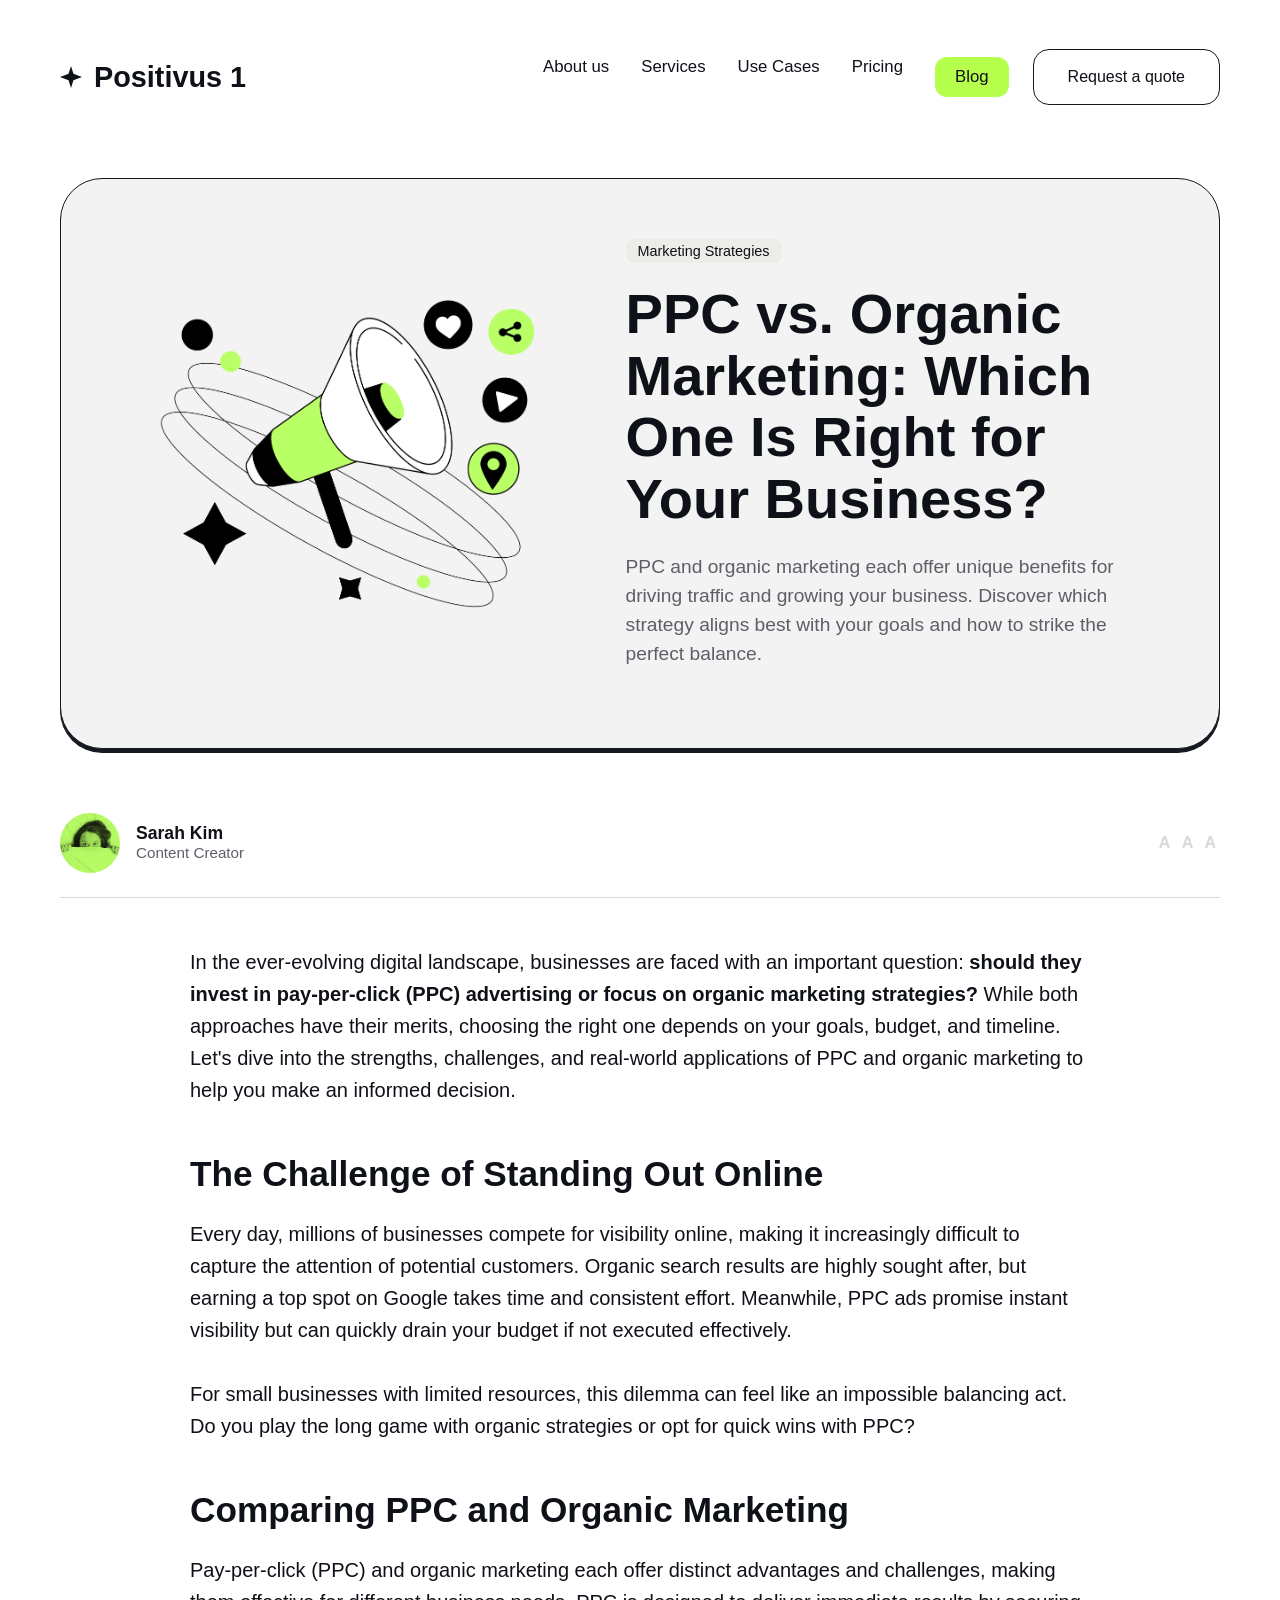
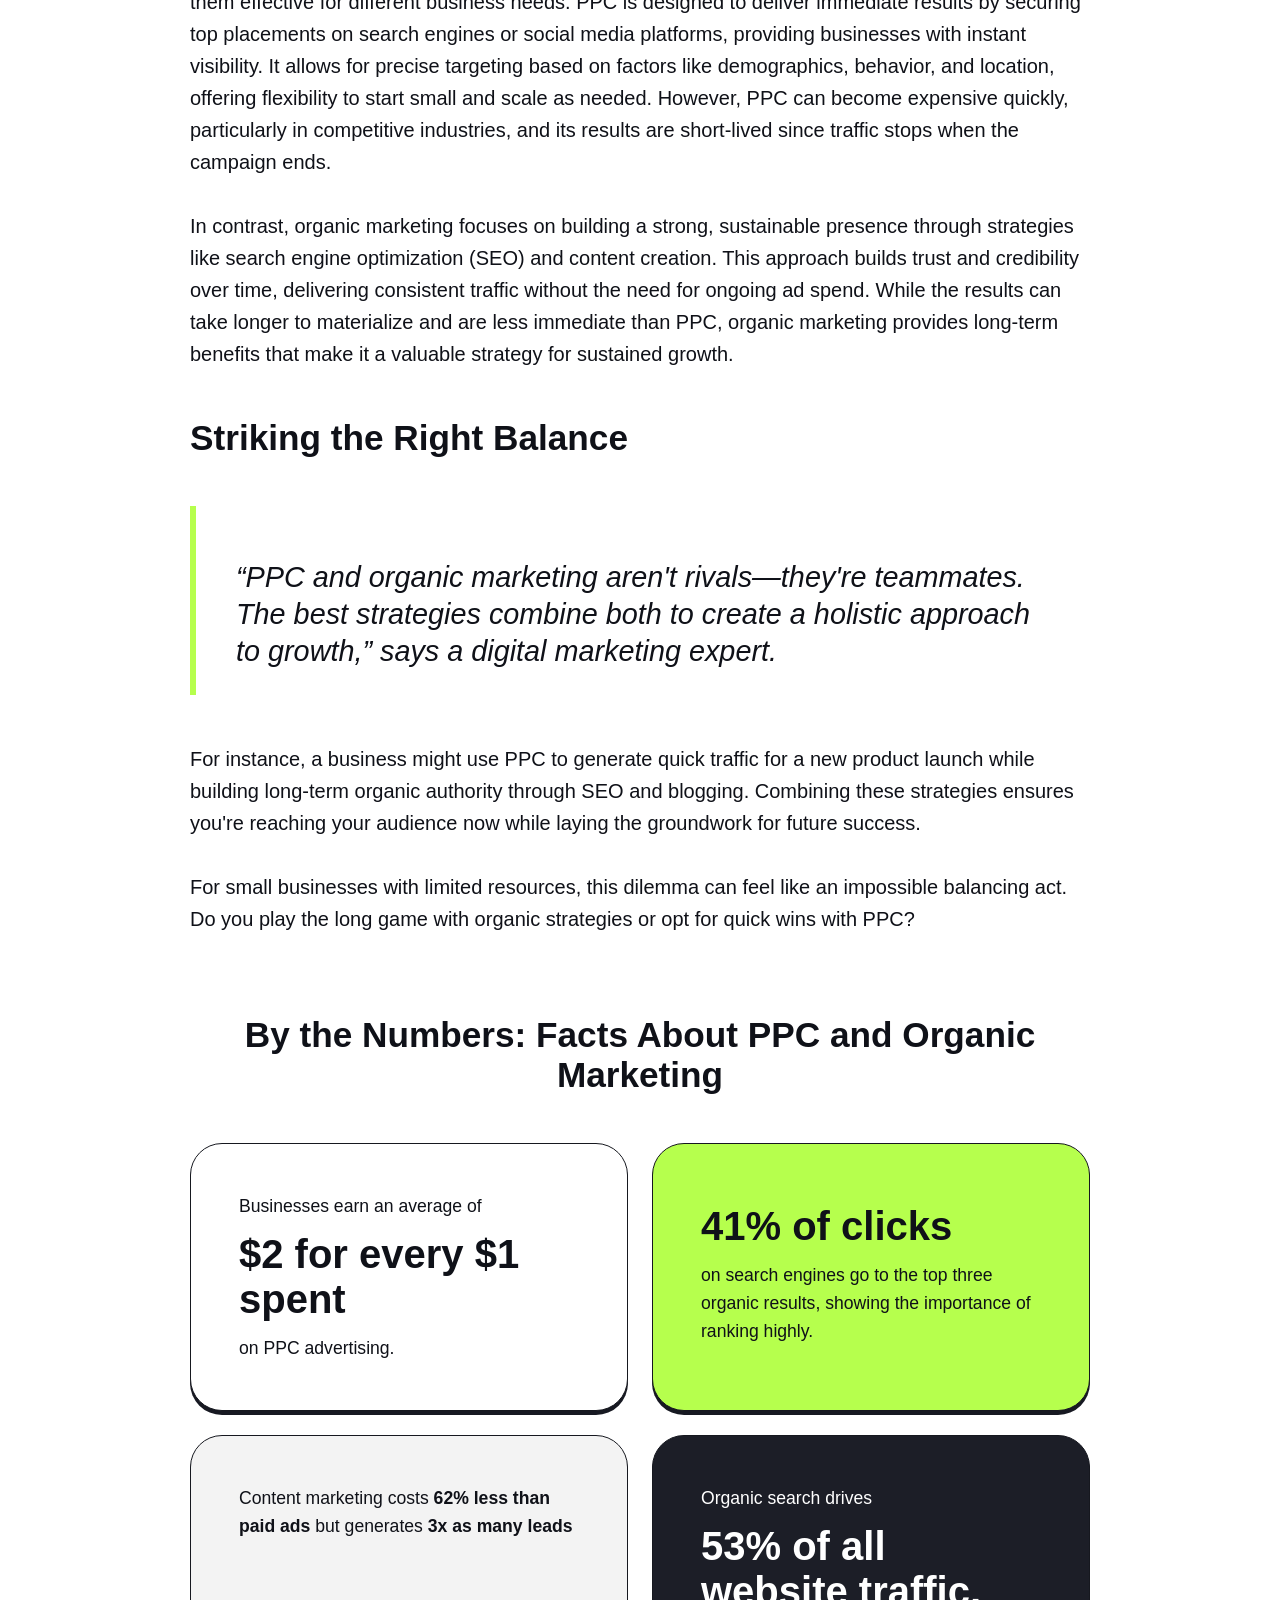
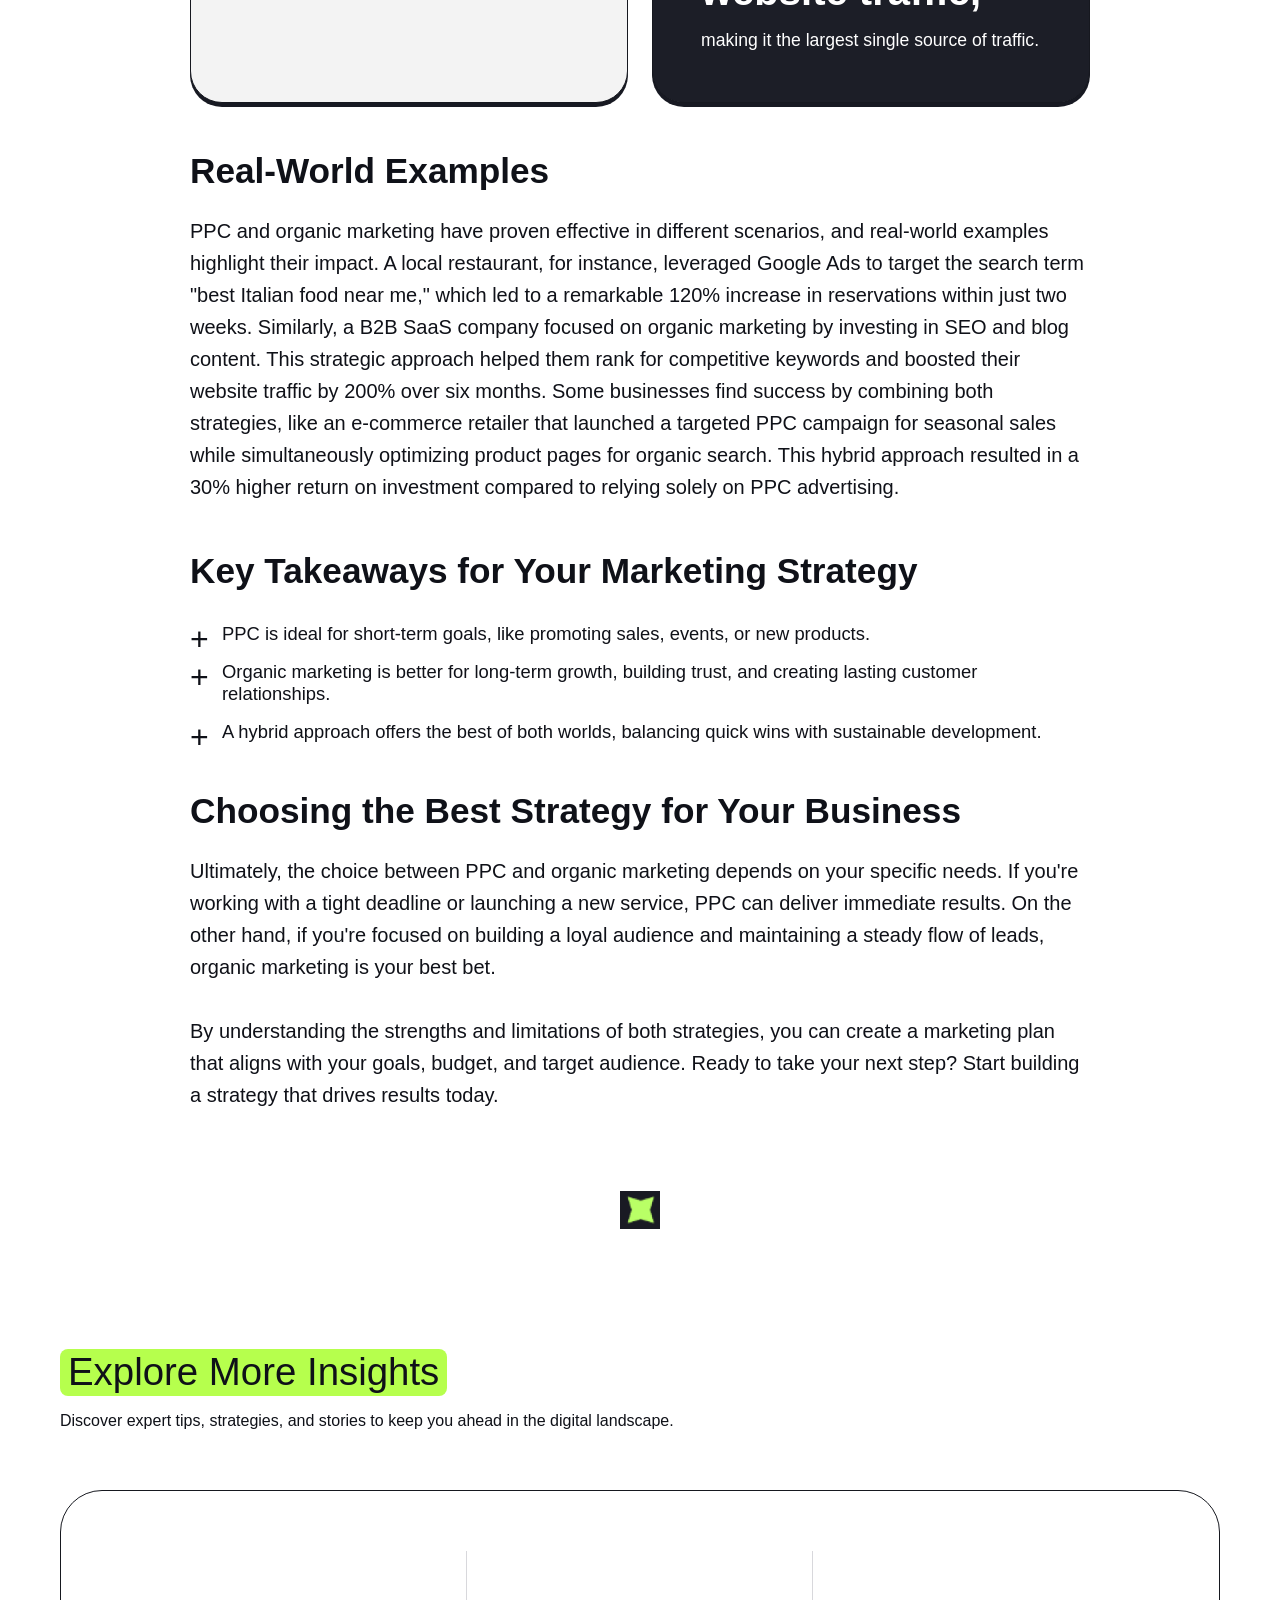
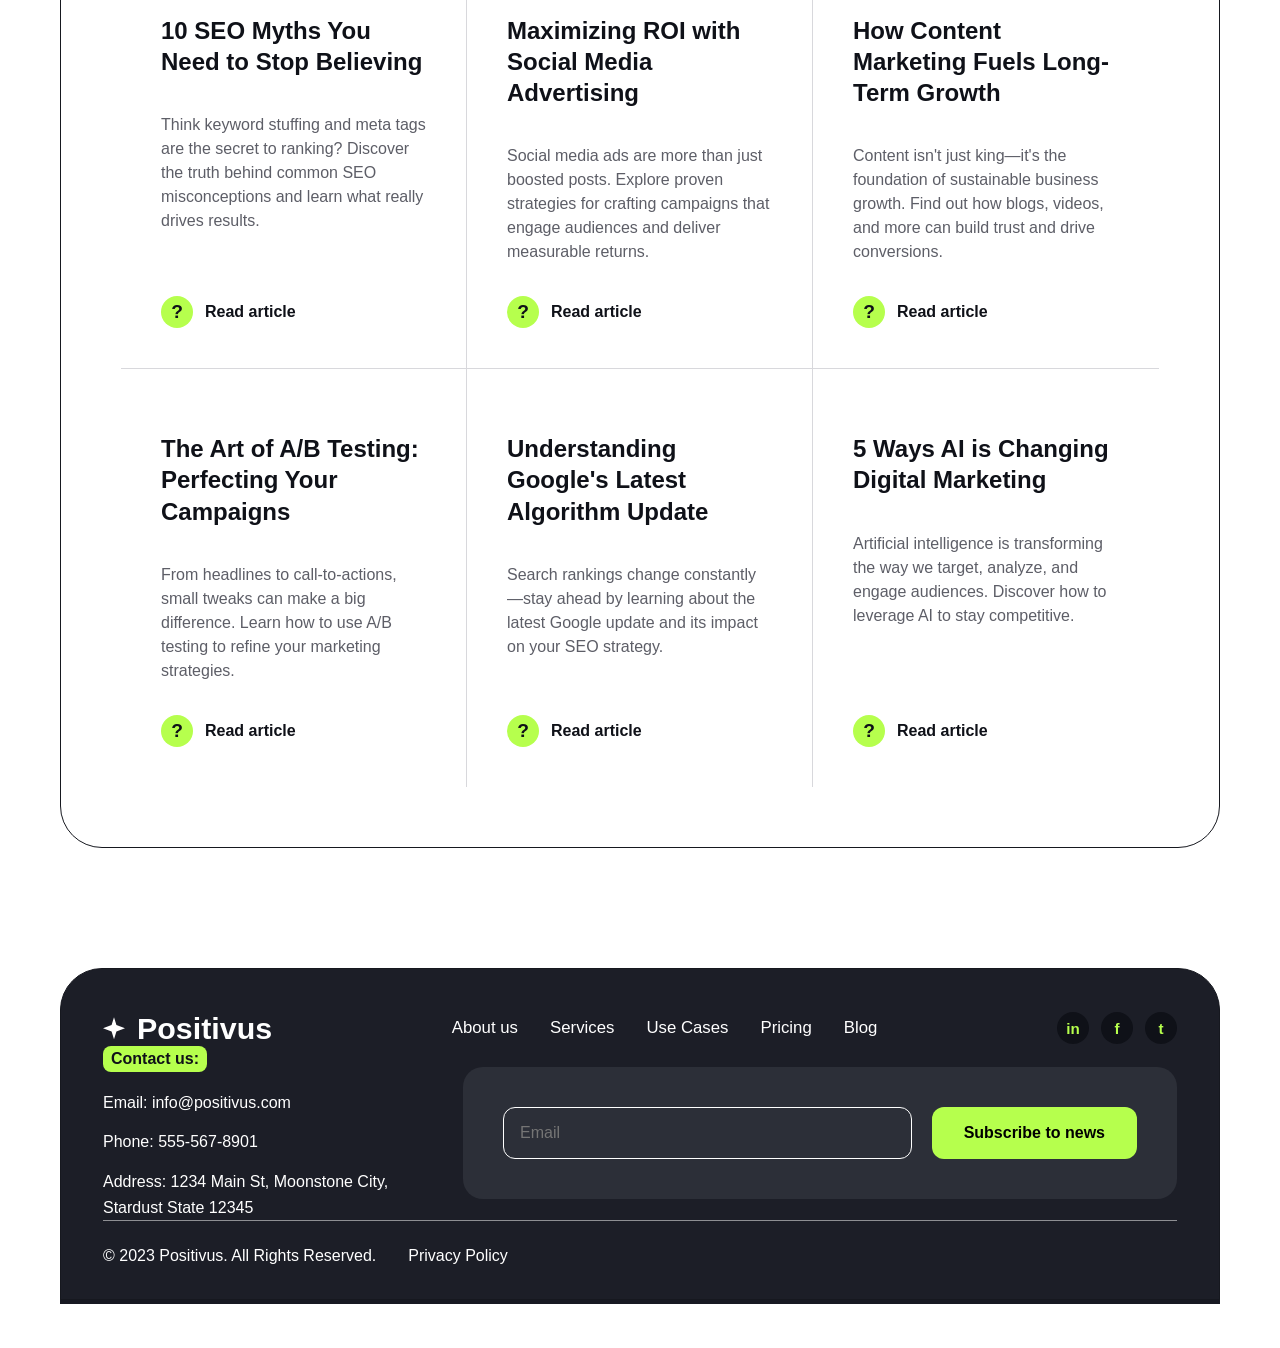
==== blog.html @ 511c786f "hello" ====
<!doctype html>
<html lang="en">
  <head>
    <meta charset="UTF-8" />
    <meta name="viewport" content="width=device-width, initial-scale=1.0" />
    <title>Blog - Positivus</title>
    <link rel="stylesheet" href="./style.css" />
  </head>
  <body>
    <div class="page-shell">
      <header class="site-header">
        <div class="header-top">
          <a class="brand" href="index.html">
            <span class="brand-star"></span>
            <span>Positivus 1</span>
          </a>
          <button
            class="menu-toggle"
            type="button"
            aria-expanded="false"
            aria-controls="site-nav"
          >
            <span></span>
            <span></span>
            <span></span>
          </button>
        </div>
        <div class="header-menu" id="site-nav">
          <nav class="site-nav">
            <a href="about-us.html">About us</a>
            <a href="services.html">Services</a>
            <a href="use-cases.html">Use Cases</a>
            <a href="pricing.html">Pricing</a>
            <a href="blog.html" class="nav-active">Blog</a>
          </nav>
          <a class="outline-button" href="index.html#contact"
            >Request a quote</a
          >
        </div>
      </header>

      <main class="blog-main">
        <article class="blog-post">
          <header class="post-header-card">
            <div class="post-header-art">
              <img
                src="./images/Illustration.png"
                alt="Marketing Illustration"
              />
              <div class="art-icons"></div>
            </div>
            <div class="post-header-content">
              <span class="category-tag">Marketing Strategies</span>
              <h1>
                PPC vs. Organic Marketing: Which One Is Right for Your Business?
              </h1>
              <p>
                PPC and organic marketing each offer unique benefits for driving
                traffic and growing your business. Discover which strategy
                aligns best with your goals and how to strike the perfect
                balance.
              </p>
            </div>
          </header>

          <div class="post-meta-strip">
            <div class="author-info">
              <img
                src="./images/sarah kim.png"
                alt="Sarah Kim"
                class="author-avatar"
              />
              <div>
                <span class="author-name">Sarah Kim</span>
                <span class="author-role">Content Creator</span>
              </div>
            </div>
            <div class="meta-controls">
              <span class="text-size-toggle">A A A</span>
            </div>
          </div>

          <div class="post-content">
            <p>
              In the ever-evolving digital landscape, businesses are faced with
              an important question:
              <strong
                >should they invest in pay-per-click (PPC) advertising or focus
                on organic marketing strategies?</strong
              >
              While both approaches have their merits, choosing the right one
              depends on your goals, budget, and timeline. Let's dive into the
              strengths, challenges, and real-world applications of PPC and
              organic marketing to help you make an informed decision.
            </p>

            <h2>The Challenge of Standing Out Online</h2>
            <p>
              Every day, millions of businesses compete for visibility online,
              making it increasingly difficult to capture the attention of
              potential customers. Organic search results are highly sought
              after, but earning a top spot on Google takes time and consistent
              effort. Meanwhile, PPC ads promise instant visibility but can
              quickly drain your budget if not executed effectively.
            </p>
            <p>
              For small businesses with limited resources, this dilemma can feel
              like an impossible balancing act. Do you play the long game with
              organic strategies or opt for quick wins with PPC?
            </p>

            <h2>Comparing PPC and Organic Marketing</h2>
            <p>
              Pay-per-click (PPC) and organic marketing each offer distinct
              advantages and challenges, making them effective for different
              business needs. PPC is designed to deliver immediate results by
              securing top placements on search engines or social media
              platforms, providing businesses with instant visibility. It allows
              for precise targeting based on factors like demographics,
              behavior, and location, offering flexibility to start small and
              scale as needed. However, PPC can become expensive quickly,
              particularly in competitive industries, and its results are
              short-lived since traffic stops when the campaign ends.
            </p>
            <p>
              In contrast, organic marketing focuses on building a strong,
              sustainable presence through strategies like search engine
              optimization (SEO) and content creation. This approach builds
              trust and credibility over time, delivering consistent traffic
              without the need for ongoing ad spend. While the results can take
              longer to materialize and are less immediate than PPC, organic
              marketing provides long-term benefits that make it a valuable
              strategy for sustained growth.
            </p>

            <h2>Striking the Right Balance</h2>
            <blockquote class="accent-quote">
              <p>
                &ldquo;PPC and organic marketing aren't rivals—they're
                teammates. The best strategies combine both to create a holistic
                approach to growth,&rdquo; says a digital marketing expert.
              </p>
            </blockquote>
            <p>
              For instance, a business might use PPC to generate quick traffic
              for a new product launch while building long-term organic
              authority through SEO and blogging. Combining these strategies
              ensures you're reaching your audience now while laying the
              groundwork for future success.
            </p>
            <p>
              For small businesses with limited resources, this dilemma can feel
              like an impossible balancing act. Do you play the long game with
              organic strategies or opt for quick wins with PPC?
            </p>

            <h2 class="centered-heading">
              By the Numbers: Facts About PPC and Organic Marketing
            </h2>

            <div class="stats-grid">
              <div class="stat-card white">
                <p>Businesses earn an average of</p>
                <h3>$2 for every $1 spent</h3>
                <p>on PPC advertising.</p>
              </div>
              <div class="stat-card accent">
                <h3>41% of clicks</h3>
                <p>
                  on search engines go to the top three organic results, showing
                  the importance of ranking highly.
                </p>
              </div>
              <div class="stat-card light">
                <p>
                  Content marketing costs
                  <strong>62% less than paid ads</strong> but generates
                  <strong>3x as many leads</strong>
                </p>
              </div>
              <div class="stat-card dark">
                <p>Organic search drives</p>
                <h3>53% of all website traffic,</h3>
                <p>making it the largest single source of traffic.</p>
              </div>
            </div>

            <h2>Real-World Examples</h2>
            <p>
              PPC and organic marketing have proven effective in different
              scenarios, and real-world examples highlight their impact. A local
              restaurant, for instance, leveraged Google Ads to target the
              search term "best Italian food near me," which led to a remarkable
              120% increase in reservations within just two weeks. Similarly, a
              B2B SaaS company focused on organic marketing by investing in SEO
              and blog content. This strategic approach helped them rank for
              competitive keywords and boosted their website traffic by 200%
              over six months. Some businesses find success by combining both
              strategies, like an e-commerce retailer that launched a targeted
              PPC campaign for seasonal sales while simultaneously optimizing
              product pages for organic search. This hybrid approach resulted in
              a 30% higher return on investment compared to relying solely on
              PPC advertising.
            </p>

            <h2>Key Takeaways for Your Marketing Strategy</h2>
            <ul class="check-list">
              <li>
                PPC is ideal for short-term goals, like promoting sales, events,
                or new products.
              </li>
              <li>
                Organic marketing is better for long-term growth, building
                trust, and creating lasting customer relationships.
              </li>
              <li>
                A hybrid approach offers the best of both worlds, balancing
                quick wins with sustainable development.
              </li>
            </ul>

            <h2>Choosing the Best Strategy for Your Business</h2>
            <p>
              Ultimately, the choice between PPC and organic marketing depends
              on your specific needs. If you're working with a tight deadline or
              launching a new service, PPC can deliver immediate results. On the
              other hand, if you're focused on building a loyal audience and
              maintaining a steady flow of leads, organic marketing is your best
              bet.
            </p>
            <p>
              By understanding the strengths and limitations of both strategies,
              you can create a marketing plan that aligns with your goals,
              budget, and target audience. Ready to take your next step? Start
              building a strategy that drives results today.
            </p>

            <div class="separator-icon">
              <img src="./images/ninja-star-icon.png" alt="" />
            </div>
        </article>

        <section class="insights-section">
          <div class="insights-header">
            <div class="tag">Explore More Insights</div>
            <p>
              Discover expert tips, strategies, and stories to keep you ahead in
              the digital landscape.
            </p>
          </div>

          <div class="insights-container">
            <div class="insights-grid">
              <article class="insight-card">
                <h3>10 SEO Myths You Need to Stop Believing</h3>
                <p>
                  Think keyword stuffing and meta tags are the secret to
                  ranking? Discover the truth behind common SEO misconceptions
                  and learn what really drives results.
                </p>
                <a href="#" class="read-article"
                  ><span class="icon-arrow"></span> Read article</a
                >
              </article>
              <article class="insight-card">
                <h3>Maximizing ROI with Social Media Advertising</h3>
                <p>
                  Social media ads are more than just boosted posts. Explore
                  proven strategies for crafting campaigns that engage audiences
                  and deliver measurable returns.
                </p>
                <a href="#" class="read-article"
                  ><span class="icon-arrow"></span> Read article</a
                >
              </article>
              <article class="insight-card">
                <h3>How Content Marketing Fuels Long-Term Growth</h3>
                <p>
                  Content isn't just king—it's the foundation of sustainable
                  business growth. Find out how blogs, videos, and more can
                  build trust and drive conversions.
                </p>
                <a href="#" class="read-article"
                  ><span class="icon-arrow"></span> Read article</a
                >
              </article>
              <article class="insight-card">
                <h3>The Art of A/B Testing: Perfecting Your Campaigns</h3>
                <p>
                  From headlines to call-to-actions, small tweaks can make a big
                  difference. Learn how to use A/B testing to refine your
                  marketing strategies.
                </p>
                <a href="#" class="read-article"
                  ><span class="icon-arrow"></span> Read article</a
                >
              </article>
              <article class="insight-card">
                <h3>Understanding Google's Latest Algorithm Update</h3>
                <p>
                  Search rankings change constantly—stay ahead by learning about
                  the latest Google update and its impact on your SEO strategy.
                </p>
                <a href="#" class="read-article"
                  ><span class="icon-arrow"></span> Read article</a
                >
              </article>
              <article class="insight-card">
                <h3>5 Ways AI is Changing Digital Marketing</h3>
                <p>
                  Artificial intelligence is transforming the way we target,
                  analyze, and engage audiences. Discover how to leverage AI to
                  stay competitive.
                </p>
                <a href="#" class="read-article"
                  ><span class="icon-arrow"></span> Read article</a
                >
              </article>
            </div>
          </div>
        </section>
      </main>

      <footer class="site-footer">
        <div class="footer-top">
          <a class="brand footer-brand" href="index.html">
            <span class="brand-star"></span>
            <span>Positivus</span>
          </a>
          <nav class="footer-nav">
            <a href="about-us.html">About us</a>
            <a href="services.html">Services</a>
            <a href="use-cases.html">Use Cases</a>
            <a href="pricing.html">Pricing</a>
            <a href="blog.html">Blog</a>
          </nav>
          <div class="footer-socials-top">
            <a href="#" class="social-pill">in</a>
            <a href="#" class="social-pill">f</a>
            <a href="#" class="social-pill">t</a>
          </div>
        </div>
        <div class="footer-main">
          <div class="contact-block">
            <div class="footer-tag">Contact us:</div>
            <p>Email: info@positivus.com</p>
            <p>Phone: 555-567-8901</p>
            <p>Address: 1234 Main St, Moonstone City, Stardust State 12345</p>
          </div>
          <form class="newsletter-large">
            <input type="email" placeholder="Email" />
            <button type="submit" class="accent-button">
              Subscribe to news
            </button>
          </form>
        </div>
        <div class="footer-bottom">
          <span>&copy; 2023 Positivus. All Rights Reserved.</span>
          <a href="#">Privacy Policy</a>
        </div>
      </footer>
    </div>
    <script src="./script.js"></script>
  </body>
</html>
---- style.css ----
:root {
  /* --bg: #f5f5f1; */
  --surface: #ffffff;
  --panel: #ecece8;
  --ink: #0f1118;
  --muted: #5d5e67;
  --accent: #b6ff4d;
  --border: #16181f;
  --shadow: 0 4px 0 #171922;
  --radius-xl: 42px;
  --radius-lg: 28px;
  --radius-md: 20px;
  --container: 1160px;
}

* {
  box-sizing: border-box;
}

html {
  scroll-behavior: smooth;
}

body {
  margin: 0;
  background: var(--bg);
  color: var(--ink);
  font-family: "Trebuchet MS", "Segoe UI", sans-serif;
  overflow-x: hidden;
}

a {
  color: inherit;
  text-decoration: none;
}

button,
input,
textarea {
  font: inherit;
}

.page-shell {
  width: min(calc(100% - 48px), var(--container));
  margin: 0 auto;
  padding: 34px 0 48px;
}

img {
  max-width: 100%;
}

.site-header,
.hero,
.promo-band,
.contact-panel,
.footer-top,
.footer-main,
.footer-bottom {
  display: flex;
  align-items: center;
}

.site-header {
  display: flex;
  justify-content: space-between;
  align-items: center;
  margin-bottom: 58px;
  padding: 15px 0;
}

.header-top,
.header-menu {
  display: flex;
  align-items: center;
  gap: 24px;
}

.header-menu {
  margin-top: 0;
}

.brand {
  display: inline-flex;
  align-items: center;
  gap: 12px;
  font-size: 1.8rem;
  font-weight: 700;
}

.brand-star {
  display: inline-block;
  background: var(--ink);
  clip-path: polygon(
    50% 0%,
    61% 35%,
    100% 50%,
    61% 65%,
    50% 100%,
    39% 65%,
    0% 50%,
    39% 35%
  );
}

.brand-star {
  width: 22px;
  height: 22px;
}

.menu-toggle {
  display: none;
  width: 48px;
  height: 48px;
  border: 1.5px solid var(--border);
  border-radius: 14px;
  background: transparent;
  padding: 0;
  cursor: pointer;
}

.menu-toggle span {
  display: block;
  width: 20px;
  height: 2px;
  margin: 5px auto;
  background: var(--ink);
  transition:
    transform 0.2s ease,
    opacity 0.2s ease;
}

.menu-toggle.is-open span:nth-child(1) {
  transform: translateY(7px) rotate(45deg);
}

.menu-toggle.is-open span:nth-child(2) {
  opacity: 0;
}

.menu-toggle.is-open span:nth-child(3) {
  transform: translateY(-7px) rotate(-45deg);
}

.site-nav,
.footer-nav {
  display: flex;
  gap: 32px;
  font-size: 1.05rem;
}

.site-nav a,
.footer-nav a {
  position: relative;
}

.site-nav a::after,
.footer-nav a::after {
  content: "";
  position: absolute;
  left: 0;
  bottom: -4px;
  width: 100%;
  height: 1px;
  background: currentColor;
  transform: scaleX(0);
  transform-origin: left;
  transition: transform 0.2s ease;
}

.site-nav a:hover::after,
.footer-nav a:hover::after {
  transform: scaleX(1);
}

.outline-button,
.primary-button,
.newsletter button {
  border-radius: 16px;
  padding: 18px 34px;
  transition:
    transform 0.2s ease,
    box-shadow 0.2s ease;
}

.outline-button {
  border: 1.5px solid var(--border);
  background: transparent;
}

.primary-button,
.newsletter button {
  background: #191b25;
  color: #fff;
  box-shadow: var(--shadow);
}

.primary-button:hover,
.outline-button:hover,
.newsletter button:hover {
  transform: translateY(-2px);
}

.hero {
  justify-content: space-between;
  gap: 48px;
  margin-bottom: 56px;
}

.hero-copy {
  flex: 1 1 48%;
}

.hero-copy h1 {
  margin: 0 0 28px;
  font-size: 67px;
  line-height: 5.3rem;
  letter-spacing: -0.07rem;
  font-weight: 105;
}

.hero-copy p,
.section-heading p,
.promo-band p,
.team-card p,
.contact-form label,
.contact-block p,
.process-card p {
  color: #23252e;
  line-height: 1.45;
}

.hero-copy p {
  max-width: 33rem;
  margin-bottom: 47px;
  font-size: 1.7rem;
}

.hero-art {
  flex: 1 1 46%;
  display: flex;
  justify-content: center;
  align-items: center;
  min-height: 480px;
}

.hero-art img {
  width: min(100%, 680px);
  height: auto;
  display: block;
}

.logo-strip {
  display: grid;
  grid-template-columns: repeat(6, 1fr);
  gap: 28px;
  align-items: center;
  margin-bottom: 88px;
  justify-items: center;
}

.logo-strip img {
  width: 160px;
  max-width: 100%;
  height: 36px;
  object-fit: contain;
  object-position: center;
  filter: grayscale(1);
  opacity: 0.72;
  display: block;
}

.logo-amazon,
.logo-hubspot {
  height: 30px;
}

.logo-dribbble,
.logo-notion,
.logo-netflix,
.logo-zoom {
  height: 36px;
}

.section-heading {
  display: flex;
  align-items: center;
  gap: 24px;
  margin: 0 0 36px;
}

.section-heading p {
  max-width: 560px;
  margin: 0;
}

.tag,
.service-card h3 span,
.footer-tag {
  display: inline-block;
  padding: 4px 8px;
  background: var(--accent);
  border-radius: 8px;
}

.tag {
  font-size: clamp(1.7rem, 3vw, 2.7rem);
  line-height: 1;
  white-space: nowrap;
}

.services-grid,
.team-grid {
  display: grid;
  gap: 28px;
}

.services-grid {
  grid-template-columns: repeat(2, minmax(0, 1fr));
  margin-bottom: 84px;
}

.service-card,
.team-card,
.process-card,
.contact-panel,
.promo-band,
.testimonial-panel,
.site-footer,
.case-strip {
  border: 1.5px solid var(--border);
  box-shadow: var(--shadow);
}

.service-card {
  min-height: 310px;
  padding: 48px;
  border-radius: 45px;
  display: grid;
  grid-template-columns: 1fr auto;
  grid-template-areas:
    "title image"
    "link  image";
  align-items: start;
  gap: 20px;
}

.service-card.light {
  background: #f3f3f3;
}

.service-card.accent {
  background: var(--accent);
}

.service-card.dark {
  background: #191a23;
  color: #fff;
}

.service-card > div {
  grid-area: title;
}

.service-card h3 {
  margin: 0;
  font-size: 2.2rem;
  line-height: 1.1;
  max-width: 12ch;
  font-weight: 500;
}

.service-card h3 span {
  display: inline-block;
  padding: 0 4px;
  border-radius: 7px;
}

.service-card.light h3 span {
  background: var(--surface);
}

.service-card.accent h3 span {
  background: #fff;
}

.service-card.dark h3 span {
  background: #fff;
  color: #000;
}

.service-card a {
  grid-area: link;
  align-self: end;
  display: inline-flex;
  flex-direction: row;
  align-items: center;
  gap: 15px;
  font-size: 1.25rem;
  font-weight: 400;
}

.service-card a .link-icon {
  order: 0;
}

.service-card.light a,
.service-card.accent a {
  color: #000;
}

.service-card.dark a {
  color: #fff;
}

.service-card .link-icon {
  width: 41px;
  height: 41px;
  border-radius: 50%;
  background: var(--ink);
  padding: 10px;
  object-fit: contain;
  flex: 0 0 41px;
}

.service-card.dark .link-icon {
  background: #fff;
}

.service-asset {
  grid-area: image;
  align-self: center;
  width: 210px;
  height: 170px;
  object-fit: contain;
  display: block;
}

.promo-band {
  justify-content: space-between;
  gap: 28px;
  margin-bottom: 96px;
  padding: 46px 44px;
  background: var(--panel);
  border-radius: 42px;
}

.promo-band h2 {
  margin: 0 0 18px;
  font-size: 2.6rem;
}

.promo-band p {
  max-width: 520px;
  margin: 0 0 26px;
}

.promo-art {
  width: 330px;
  height: 220px;
}

.promo-art img {
  width: 100%;
  height: 100%;
  object-fit: contain;
}

.case-strip {
  display: grid;
  grid-template-columns: repeat(3, 1fr);
  gap: 0;
  margin-bottom: 96px;
  padding: 30px 24px;
  background: #1c1e27;
  color: #fff;
  border-radius: 42px;
}

.case-strip p {
  color: #ffffff;
}

.case-strip article {
  padding: 20px 28px;
}

.case-strip article + article {
  border-left: 1px solid rgba(255, 255, 255, 0.4);
}

.case-strip a {
  color: var(--accent);
  font-weight: 700;
  display: inline-flex;
  align-items: center;
  gap: 10px;
}

.case-strip a::after {
  content: "\2197";
  font-size: 1.2rem;
  line-height: 1;
}

.process-heading {
  margin-bottom: 34px;
}

.accordion-list {
  display: grid;
  gap: 24px;
  margin-bottom: 96px;
}

.process-card {
  border-radius: 32px;
  background: #f0f0ed;
  overflow: hidden;
}

.process-card[open] {
  background: var(--accent);
}

.process-card summary {
  display: grid;
  grid-template-columns: auto 1fr auto;
  align-items: center;
  gap: 18px;
  padding: 28px 38px;
  cursor: pointer;
  list-style: none;
}

.process-card summary::-webkit-details-marker {
  display: none;
}

.step-index {
  font-size: clamp(2.7rem, 4vw, 4rem);
  font-weight: 700;
}

.step-title {
  font-size: clamp(1.4rem, 2vw, 2rem);
  font-weight: 600;
}

.toggle-icon {
  width: 52px;
  height: 52px;
  border: 1.5px solid var(--border);
  border-radius: 50%;
  position: relative;
}

.toggle-icon::before,
.toggle-icon::after {
  content: "";
  position: absolute;
  top: 50%;
  left: 50%;
  width: 18px;
  height: 2px;
  background: var(--ink);
  transform: translate(-50%, -50%);
}

.toggle-icon::after {
  transform: translate(-50%, -50%) rotate(90deg);
}

.process-card[open] .toggle-icon::after {
  opacity: 0;
}

.process-card p {
  margin: 0 38px 34px;
  padding-top: 22px;
  border-top: 1.5px solid rgba(15, 17, 24, 0.85);
  max-width: 90ch;
}

.team-grid {
  grid-template-columns: repeat(3, minmax(0, 1fr));
  margin-bottom: 28px;
}

.team-card {
  padding: 26px 26px 30px;
  border-radius: 28px;
  background: var(--surface);
  min-width: 0;
}

.team-top {
  display: grid;
  grid-template-columns: auto 1fr auto;
  gap: 16px;
  align-items: center;
  padding-bottom: 18px;
  border-bottom: 1px solid #1d1f28;
  margin-bottom: 18px;
}

.avatar-image {
  width: 86px;
  height: 86px;
  border-radius: 32px;
  object-fit: cover;
  display: block;
}

.team-card h3 {
  margin: 0 0 6px;
  font-size: 1.35rem;
}

.team-card p {
  margin: 0;
  font-size: 1rem;
}

.social-pill,
.footer-socials span {
  width: 32px;
  height: 32px;
  border-radius: 50%;
  display: grid;
  place-items: center;
  background: var(--ink);
  color: var(--accent);
  font-size: 0.95rem;
  font-weight: 700;
}

.team-cta {
  display: flex;
  justify-content: flex-end;
  margin-bottom: 96px;
}

.testimonial-panel {
  margin-bottom: 96px;
  padding: 84px 50px 68px;
  background: #191a23;
  color: #fff;
  border-radius: 45px;
  overflow: hidden;
  display: grid;
  grid-template-columns: 1fr 1.6fr 1fr;
  gap: 34px;
  align-items: start;
}

.testimonial-card {
  padding: 0;
  min-height: 220px;
  position: relative;
  transition: opacity 0.3s ease;
}

.testimonial-bubble {
  border: 1px solid var(--accent);
  border-radius: 40px;
  padding: 48px;
  position: relative;
  background: transparent;
}

.testimonial-card p {
  color: #ffffff;
  margin: 0;
  font-size: 1.1rem;
  line-height: 1.4;
}

.testimonial-bubble::after {
  content: "";
  position: absolute;
  left: 54px;
  bottom: -13px;
  width: 24px;
  height: 24px;
  background: #191a23;
  border-left: 1px solid var(--accent);
  border-bottom: 1px solid var(--accent);
  transform: rotate(-45deg);
}

.testimonial-card.is-side {
  opacity: 1;
}

.testimonial-card.is-side p {
  color: #898989;
}

.testimonial-card.is-active {
  opacity: 1;
}

.testimonial-card.is-active p {
  color: #ffffff;
}

.testimonial-meta {
  margin-top: 48px;
  padding-left: 72px;
  display: grid;
  gap: 4px;
  text-align: left;
}

.testimonial-meta strong {
  font-size: 1.2rem;
  font-weight: 600;
  color: #ffffff;
}

.testimonial-meta span {
  font-size: 1.1rem;
  color: #ffffff;
}

.testimonial-card.is-active .testimonial-meta strong {
  color: var(--accent);
}

.testimonial-controls {
  grid-column: 1 / -1;
  display: flex;
  justify-content: center;
  align-items: center;
  gap: 60px;
  padding-top: 40px;
}

.testimonial-controls button {
  border: none;
  background: transparent;
  color: #fff;
  font-size: 1.8rem;
  cursor: pointer;
  padding: 0;
  display: flex;
  align-items: center;
}

.dots {
  display: flex;
  gap: 18px;
  align-items: center;
}

.dot {
  width: 14px;
  height: 14px;
  background: #ffffff;
  border: none;
  padding: 0;
  cursor: pointer;
  clip-path: polygon(
    50% 0%,
    61% 35%,
    100% 50%,
    61% 65%,
    50% 100%,
    39% 65%,
    0% 50%,
    39% 35%
  );
  opacity: 1;
}

.dot.active {
  background: var(--accent);
}

.testimonial-arrow {
  transition: opacity 0.2s;
}

.testimonial-arrow:hover {
  opacity: 0.7;
  display: grid;
  place-items: center;
  border-radius: 50%;
  background: transparent;
  color: #ffffff;
}

.testimonial-arrow:hover {
  background: rgba(255, 255, 255, 0.08);
}

.testimonial-arrow:disabled {
  opacity: 0.4;
}

.contact-panel {
  justify-content: space-between;
  gap: 36px;
  margin-bottom: 88px;
  padding: 38px 38px 38px 42px;
  border-radius: 42px;
  background: var(--panel);
  overflow: hidden;
}

.contact-form {
  flex: 1 1 56%;
}

.radio-row {
  display: flex;
  gap: 30px;
  margin-bottom: 28px;
}

.radio-row label {
  display: inline-flex;
  gap: 8px;
  align-items: center;
  font-size: 1.1rem;
  cursor: pointer;
}

input[type="radio"] {
  accent-color: var(--accent);
}

.contact-form label {
  display: block;
  margin-bottom: 18px;
}

.contact-form input,
.contact-form textarea,
.newsletter input {
  width: 100%;
  margin-top: 10px;
  padding: 16px 18px;
  border-radius: 14px;
  border: 1.5px solid #171922;
  background: #fff;
}

.contact-form textarea {
  min-height: 184px;
  resize: vertical;
}

.full-width {
  width: 100%;
}

.contact-art {
  flex: 0 0 320px;
  min-height: 420px;
  margin-right: -24px;
  display: flex;
  align-items: center;
  justify-content: flex-end;
}

.contact-art img {
  width: 360px;
  max-width: none;
  height: auto;
  object-fit: contain;
  object-position: right center;
  display: block;
}

.site-footer {
  flex-direction: column;
  align-items: stretch;
  gap: 34px;
  padding: 42px 42px 34px;
  background: #1c1e27;
  color: #fff;
  border-radius: 42px 42px 0 0;
}

.footer-brand {
  font-size: 1.9rem;
}

.footer-brand .brand-star {
  background: #fff;
}

.footer-top {
  justify-content: space-between;
  gap: 20px;
}

.footer-socials {
  display: flex;
  gap: 12px;
  margin: 12px 0 0;
  justify-content: center;
}

.footer-socials span {
  background: #fff;
  color: #1c1e27;
}

.footer-main {
  justify-content: space-between;
  gap: 40px;
}

.contact-block {
  max-width: 320px;
}

.contact-block p {
  color: #ffffff;
  margin: 0 0 14px;
  line-height: 1.6;
}

.contact-block p:last-child {
  margin-bottom: 0;
}

.footer-tag {
  color: var(--ink);
  font-weight: 700;
  margin-bottom: 18px;
}

.newsletter {
  flex: 1 1 520px;
  display: flex;
  gap: 16px;
  padding: 32px;
  border-radius: 16px;
  background: rgba(255, 255, 255, 0.08);
}

.newsletter input {
  margin-top: 0;
  border-color: #fff;
  background: transparent;
  color: #fff;
}

.newsletter button {
  background: var(--accent);
  color: var(--ink);
  box-shadow: none;
  border: none;
  white-space: nowrap;
  display: inline-flex;
  align-items: center;
  justify-content: space-between;
  gap: 10px;
}

.footer-bottom {
  justify-content: flex-start;
  flex-wrap: wrap;
  gap: 32px;
  padding-top: 26px;
  border-top: 1px solid rgba(255, 255, 255, 0.5);
}

@media (max-width: 1080px) {
  .site-header,
  .hero,
  .promo-band,
  .contact-panel,
  .footer-top,
  .footer-main {
    flex-direction: column;
    align-items: stretch;
  }

  .site-nav,
  .footer-nav {
    justify-content: center;
    flex-wrap: wrap;
  }

  .site-header {
    text-align: center;
  }

  .header-top,
  .header-menu {
    flex-direction: column;
    align-items: stretch;
  }

  .outline-button {
    width: 100%;
    max-width: 320px;
    text-align: center;
  }

  .logo-strip,
  .services-grid,
  .team-grid,
  .testimonial-panel,
  .case-strip {
    grid-template-columns: 1fr;
  }

  .services-grid,
  .team-grid {
    gap: 24px;
  }

  .hero-art,
  .promo-art,
  .contact-art {
    margin: 0 auto;
  }

  .promo-band {
    text-align: left;
  }

  .case-strip {
    padding: 20px;
  }

  .case-strip article + article {
    border-left: none;
    border-top: 1px solid rgba(255, 255, 255, 0.4);
  }

  .footer-main {
    align-items: stretch;
  }

  .newsletter {
    width: 100%;
  }

  .testimonial-controls {
    padding-top: 18px;
  }
}

@media (max-width: 760px) {
  .page-shell {
    width: min(calc(100% - 24px), var(--container));
    padding-top: 22px;
  }

  .brand,
  .footer-brand {
    font-size: 1.65rem;
  }

  .site-header {
    padding: 6px 0 8px;
    margin-bottom: 38px;
    text-align: left;
  }

  .header-top {
    flex-direction: row;
    align-items: center;
    justify-content: space-between;
    gap: 12px;
  }

  .header-menu {
    display: none;
    margin-top: 14px;
    padding: 18px;
    border: 1.5px solid var(--border);
    border-radius: 24px;
    background: rgba(255, 255, 255, 0.92);
    box-shadow: var(--shadow);
  }

  .site-header.menu-open .header-menu {
    display: flex;
  }

  .brand {
    gap: 10px;
  }

  .brand-star {
    width: 18px;
    height: 18px;
    flex: 0 0 18px;
  }

  .menu-toggle {
    display: inline-block;
    flex: 0 0 48px;
    border: none;
    background: transparent;
  }

  .site-nav {
    width: 100%;
    flex-direction: column;
    align-items: flex-start;
    justify-content: flex-start;
    gap: 14px;
    font-size: 0.95rem;
    padding-bottom: 12px;
  }

  .site-nav a,
  .footer-nav a {
    white-space: nowrap;
  }

  .outline-button,
  .primary-button,
  .newsletter button {
    width: auto;
    max-width: 100%;
    padding: 16px 20px;
    text-align: center;
  }

  .outline-button {
    min-width: min(100%, 320px);
    border-radius: 18px;
  }

  .hero {
    gap: 24px;
    margin-bottom: 40px;
  }

  .hero-copy {
    display: grid;
    gap: 20px;
  }

  .hero-copy p {
    margin-bottom: 0;
    font-size: 1rem;
  }

  .hero-copy h1 {
    font-size: 2.4rem;
    line-height: 1.08;
  }

  .hero-art {
    min-height: auto;
    transform: none;
    margin: 0 auto;
  }

  .hero-art img {
    width: 100%;
    max-width: 420px;
  }

  .logo-strip {
    grid-template-columns: repeat(2, minmax(0, 1fr));
    gap: 18px 12px;
    text-align: center;
    margin-bottom: 56px;
  }

  .logo-strip img {
    width: 130px;
  }

  .logo-amazon,
  .logo-hubspot {
    height: 26px;
  }

  .logo-dribbble,
  .logo-notion,
  .logo-netflix,
  .logo-zoom {
    height: 30px;
  }

  .section-heading {
    flex-direction: column;
    align-items: flex-start;
    gap: 14px;
    margin-bottom: 26px;
  }

  .team-heading {
    align-items: center;
    text-align: center;
  }

  .testimonials-heading {
    align-items: center;
    text-align: center;
  }

  .team-heading p {
    display: grid;
    gap: 4px;
    max-width: 30ch;
    font-size: 1.02rem;
    line-height: 1.55;
    justify-items: center;
    margin-inline: auto;
    text-align: center;
    transform: translateX(-54px);
  }

  .team-heading p span {
    display: block;
    white-space: nowrap;
  }

  .testimonials-heading p {
    max-width: 26ch;
    margin-inline: auto;
    text-align: center;
    font-size: 0.8rem;
    line-height: 1.4;
  }

  .tag {
    font-size: 1.9rem;
  }

  .services-grid {
    margin-bottom: 56px;
  }

  .service-card,
  .promo-band,
  .contact-panel,
  .site-footer,
  .case-strip,
  .testimonial-panel {
    border-radius: 28px;
  }

  .primary-button.full-width {
    width: 100%;
  }

  .service-card {
    min-height: auto;
    padding: 30px;
    display: flex;
    flex-direction: column;
    align-items: flex-start;
    gap: 20px;
    position: relative;
  }

  .service-card > div:first-child {
    width: 100%;
    display: block;
  }

  .service-card h3 {
    margin-bottom: 0;
    font-size: 1.6rem;
  }

  .service-card a {
    font-size: 1.1rem;
    margin-top: 10px;
    display: flex;
    align-items: center;
    gap: 15px;
  }

  .service-card a:not(.full-width) {
    font-size: 1.1rem;
  }

  .service-asset {
    width: 150px;
    height: auto;
    align-self: flex-end;
    margin: 0;
  }

  .promo-band {
    padding: 28px 24px;
    margin-bottom: 56px;
    flex-direction: column;
    align-items: flex-start;
  }

  .promo-band h2 {
    font-size: 2rem;
  }

  .promo-band p {
    margin-bottom: 22px;
    max-width: 30ch;
  }

  .promo-art {
    display: none;
  }

  .case-strip {
    display: flex;
    gap: 18px;
    overflow-x: auto;
    scroll-snap-type: x mandatory;
    padding: 0 24px 6px 0;
    margin-bottom: 56px;
    background: transparent;
    border: none;
    box-shadow: none;
    border-radius: 0;
  }

  .case-strip article {
    flex: 0 0 82%;
    padding: 28px 24px;
    border-radius: 32px;
    background: #1c1e27;
    border: 1.5px solid var(--border);
    box-shadow: var(--shadow);
    width: auto;
    min-height: 250px;
    scroll-snap-align: start;
  }

  .case-strip article + article {
    border-top: none;
    border-left: none;
  }

  .case-strip p {
    margin-top: 0;
    margin-bottom: 28px;
    max-width: 22ch;
  }

  .case-strip::-webkit-scrollbar {
    display: none;
  }

  .step-title {
    font-size: 1.2rem;
  }

  .toggle-icon {
    width: 44px;
    height: 44px;
  }

  .team-grid {
    grid-template-columns: 1fr;
    gap: 16px;
    justify-items: center;
  }

  .team-card {
    padding: 18px 18px 20px;
    border-radius: 32px;
    width: min(100%, 330px);
  }

  .team-top {
    grid-template-columns: auto 1fr auto;
    align-items: center;
    gap: 10px;
    padding-bottom: 12px;
    margin-bottom: 12px;
  }

  .social-pill {
    grid-column: auto;
    justify-self: end;
    margin-top: 0;
  }

  .team-cta {
    justify-content: stretch;
    margin-bottom: 56px;
  }

  .team-card h3 {
    font-size: 1rem;
    margin-bottom: 2px;
  }

  .team-card p {
    font-size: 0.84rem;
    line-height: 1.45;
  }

  .avatar-image {
    width: 70px;
    height: 70px;
    border-radius: 24px;
  }

  .team-cta {
    justify-content: center;
    margin-bottom: 56px;
  }

  .team-cta .primary-button {
    width: min(100%, 330px);
    justify-content: center;
  }

  .testimonial-panel {
    width: min(100%, 272px);
    margin-inline: auto;
    padding: 20px 12px 14px;
    margin-bottom: 56px;
    border-radius: 26px;
    gap: 6px;
  }

  .testimonial-card {
    min-height: 0;
    width: min(100%, 206px);
    margin-inline: auto;
    padding: 0;
    border-radius: 0;
  }

  .testimonial-bubble {
    border-radius: 22px;
    padding: 18px 13px 34px;
  }

  .testimonial-bubble::after {
    width: 16px;
    height: 16px;
    left: 24px;
    bottom: -9px;
  }

  .testimonial-card.is-active {
    min-height: auto;
  }

  .testimonial-card p {
    font-size: 0.74rem;
    line-height: 1.7;
  }

  .testimonial-meta {
    width: min(100%, 206px);
    margin: 14px auto 0;
    padding-left: 4px;
  }

  .testimonial-meta strong {
    font-size: 0.84rem;
  }

  .testimonial-meta span {
    font-size: 0.64rem;
  }

  .testimonial-controls {
    width: 100%;
    justify-content: space-between;
    gap: 8px;
    padding: 14px 4px 0;
  }

  .process-card summary {
    padding: 22px 20px;
    gap: 12px;
  }

  .process-card p {
    margin: 0 20px 22px;
  }

  .testimonial-card.is-side {
    display: none;
  }

  .testimonial-arrow {
    width: 30px;
    height: 30px;
    font-size: 1.15rem;
  }

  .dots {
    gap: 7px;
  }

  .dot {
    width: 8px;
    height: 8px;
  }

  .contact-art {
    margin-right: 0;
    display: none;
  }

  .contact-panel {
    padding: 24px 18px;
    margin-bottom: 56px;
  }

  .radio-row {
    gap: 18px;
    flex-wrap: wrap;
  }

  .contact-form input,
  .contact-form textarea,
  .newsletter input {
    padding: 14px 16px;
  }

  .newsletter {
    flex-direction: column;
    padding: 20px;
  }

  .site-footer {
    padding: 28px 20px 24px;
    border-radius: 0;
  }

  .footer-top,
  .footer-main,
  .footer-bottom {
    gap: 18px;
  }

  .footer-top {
    text-align: center;
    gap: 14px;
  }

  .footer-brand {
    justify-content: center;
  }

  .footer-nav {
    flex-direction: column;
    align-items: center;
    justify-content: center;
    gap: 12px;
    text-align: center;
  }

  .footer-main {
    text-align: center;
    gap: 18px;
  }

  .contact-block {
    max-width: 100%;
    margin: 0 auto;
  }

  .footer-tag {
    margin-bottom: 10px;
  }

  .newsletter {
    width: 100%;
    flex: 1 1 auto;
    margin: 0 auto;
    padding: 12px 10px;
    border-radius: 10px;
    gap: 10px;
    background: #2c2f38;
  }

  .newsletter input {
    width: 100%;
    min-height: 40px;
    padding: 8px 14px;
    border-radius: 10px;
    border-width: 1px;
    border-color: rgba(255, 255, 255, 0.7);
  }

  .newsletter button {
    width: 100%;
    margin-inline: 0;
    min-height: 42px;
    padding: 10px 14px;
    justify-content: center;
    border-radius: 10px;
    box-shadow: none;
  }

  .newsletter-icon {
    display: none;
  }

  .footer-socials {
    justify-content: center;
    margin: 22px 0 8px;
  }

  .footer-bottom {
    flex-direction: column;
    align-items: center;
    text-align: center;
    gap: 10px;
    padding-top: 16px;
  }
}

.cta-card {
  display: flex;
  justify-content: space-between;
  align-items: center;
  gap: 48px;
  margin-bottom: 96px;
  padding: 60px;
  background: #f3f3f3;
  border: 1.5px solid var(--border);
  box-shadow: var(--shadow);
  border-radius: 42px;
}

.cta-content {
  flex: 1;
}

.cta-content h2 {
  margin: 0 0 24px;
  font-size: 2.2rem;
  font-weight: 600;
}

.cta-content hr {
  border: none;
  border-top: 1px solid #000;
  margin-bottom: 32px;
}

.cta-content p {
  margin-bottom: 24px;
  font-size: 1.1rem;
  line-height: 1.5;
}

.cta-content strong {
  display: block;
  margin-bottom: 32px;
  font-size: 1.1rem;
}

.cta-button {
  display: inline-block;
  padding: 18px 34px;
  background: var(--accent);
  color: #000;
  border-radius: 14px;
  font-weight: 500;
  transition: transform 0.2s ease;
}

.cta-button:hover {
  transform: translateY(-2px);
}

.cta-art {
  flex: 0 0 400px;
}

.cta-art img {
  width: 100%;
  height: auto;
}

@media (max-width: 1080px) {
  .cta-card {
    flex-direction: column;
    padding: 40px;
    text-align: left;
  }

  .cta-art {
    flex: 0 0 auto;
    width: 100%;
    max-width: 400px;
    margin: 0 auto;
  }
}

/* About Us Page Styles */

/* Hero Section */
.about-hero {
  background: #fff;
  padding: 60px 0;
  display: flex;
  align-items: center;
  gap: 80px;
  margin-bottom: 100px;
}
.about-hero-image {
  flex: 1;
  display: flex;
  justify-content: center;
}
.about-hero-image img {
  width: 100%;
  max-width: 400px;
  border-radius: 2rem;
}
.about-hero-content {
  flex: 1;
}
.about-hero-content h1 {
  font-size: 4.5rem;
  margin: 0 0 32px;
  line-height: 1.1;
  font-weight: 700;
}
.about-hero-content p {
  font-size: 1.25rem;
  line-height: 1.6;
  color: var(--ink);
  max-width: 520px;
}

/* Impact Section */
.impact-section {
  margin-bottom: 120px;
}
.impact-section .section-heading {
  display: flex;
  align-items: center;
  gap: 40px;
}
.impact-section .tag {
  background: var(--accent);
  padding: 10px 20px;
  border-radius: 12px;
  font-size: 2.5rem;
  font-weight: 600;
}
.impact-section .section-heading p {
  font-size: 1.2rem;
  max-width: 450px;
  line-height: 1.4;
}
.impact-stats-container {
  display: flex;
  margin-top: 68px;
  border-top: 1px solid #000;
  width: 73rem;
}
.impact-stats-container .stat-group {
  flex: 1;
}
.impact-stats-container .stat-group + .stat-group {
  padding-left: 40px;
  border-left: 1px solid #000;
  border-top-left-radius: 40px;
  margin-top: -1px;
}
.impact-stats-container .stat-value {
  display: block;
  font-size: 4rem;
  font-weight: 700;
}
.impact-stats-container .stat-label {
  font-size: 1.2rem;
}

/* Journey Section */
.journey-section {
  margin-bottom: 120px;
  position: relative;
}
.journey-timeline-container {
  margin-top: 80px;
  position: relative;
  padding-bottom: 40px;
  max-width: 1100px;
  margin-left: auto;
  margin-right: auto;
}
.timeline-svg {
  position: absolute;
  top: 0;
  left: 0;
  width: 100%;
  height: 100%;
  pointer-events: none;
  z-index: 0;
}
.timeline-line-mobile {
  display: none;
}
.journey-row {
  display: flex;
  align-items: center;
  margin-bottom: 100px;
  position: relative;
  z-index: 1;
}
/* Desktop Order: 
   Row 1: Card Left, Year Right
   Row 2: Year Left, Card Right
   Row 3: Card Left, Year Right
   Row 4: Year Left, Card Right
*/
.journey-row.row-1,
.journey-row.row-3 {
  flex-direction: row-reverse;
}
.journey-card {
  width: 550px;
  background: #1c1e27;
  color: #fff;
  padding: 48px;
  border-radius: 42px;
  box-shadow: 0 6px 0 #000;
  min-height: 13rem;
}
.journey-card h3 {
  display: flex;
  align-items: center;
  gap: 20px;
  margin: 0 0 15px;
  font-size: 2.2rem;
}
.journey-card .star-icon {
  width: 40px;
  height: auto;
}
.journey-card p {
  color: #d8d8dc;
  line-height: 1.6;
  margin: 0;
  font-size: 1.1rem;
}
.journey-year {
  font-size: 4.5rem;
  font-weight: 700;
  width: 250px;
  text-align: center;
  margin: 0 40px;
}

/* Core Values */
.values-section {
  margin-bottom: 120px;
}
.values-grid {
  display: grid;
  grid-template-columns: 1fr 1fr;
  gap: 32px;
  margin-top: 60px;
}
.value-card {
  border: 2px solid #000;
  border-radius: 42px;
  padding: 48px;
  box-shadow: 0 6px 0 #000;
  min-height: 300px;
  display: flex;
  flex-direction: column;
}
.value-card h3 {
  font-size: 2rem;
  margin: 0 0 24px;
  border-bottom: 1px solid #000;
  padding-bottom: 16px;
}
.value-card p {
  font-size: 1.15rem;
  line-height: 1.5;
}
.value-card.has-illustration {
  position: relative;
}
.value-card.has-illustration .value-content {
  width: 60%;
}
.value-illustration {
  position: absolute;
  bottom: 40px;
  right: 40px;
  width: 150px;
  border-radius: 20px;
}

/* Quote Section */
.quote-section {
  background: #1c1e27;
  color: #fff;
  border-radius: 42px;
  padding: 80px 100px;
  margin-bottom: 120px;
  border: 2px solid #000;
  box-shadow: 0 6px 0 #000;
}
.quote-container {
  display: flex;
  align-items: center;
  gap: 80px;
}
.quote-icon {
  flex-shrink: 0;
}
.quote-icon img {
  width: 200px;
  height: auto;
}
.quote-content h2 {
  font-size: 2.8rem;
  line-height: 1.2;
  margin: 0;
  font-weight: 600;
}

/* Awards Section */
.awards-section {
  margin-bottom: 120px;
}
.awards-grid {
  display: grid;
  grid-template-columns: repeat(4, 1fr);
  gap: 24px;
  margin-top: 60px;
}
.award-card {
  background: #f3f3f3;
  border-radius: 42px;
  padding: 40px 30px;
  border: 2px solid #000;
  box-shadow: 0 6px 0 #000;
}
.award-card img {
  height: 120px;
  margin-bottom: 24px;
  object-fit: contain;
}
.award-card h4 {
  font-size: 1.2rem;
  margin: 0 0 16px;
  line-height: 1.3;
}
.award-card p {
  font-size: 1rem;
  color: #555;
  line-height: 1.5;
}

/* Join Team Section */
.join-team-section {
  background: var(--accent);
  border-radius: 42px;
  padding: 60px 80px;
  display: flex;
  align-items: center;
  justify-content: space-between;
  margin-bottom: 100px;
  border: 2px solid #000;
  box-shadow: 0 6px 0 #000;
}
.join-team-content {
  flex: 1;
}
.join-team-content h2 {
  font-size: 3.5rem;
  margin: 0 0 24px;
}
.join-team-content p {
  font-size: 1.25rem;
  margin: 0 0 40px;
  max-width: 500px;
  line-height: 1.5;
}
.join-team-image {
  flex: 1;
  display: flex;
  justify-content: center;
}
.join-team-image img {
  width: 100%;
  max-width: 450px;
}

/* Media Queries for About Us Page */
@media (max-width: 1080px) {
  /* Hero Section Mobile */
  .about-hero {
    flex-direction: column;
    gap: 32px;
    padding: 40px 0;
    margin-bottom: 60px;
    text-align: left;
  }
  .about-hero-image {
    order: 2;
    width: 100%;
  }
  .about-hero-image img {
    max-width: 100%;
  }
  .about-hero-content {
    order: 1;
    display: flex;
    flex-direction: column;
  }
  .about-hero-content h1 {
    font-size: 2.8rem;
    margin-bottom: 24px;
    order: 1;
  }
  .about-hero-content p {
    font-size: 1.1rem;
    order: 3;
    margin-top: 24px;
    max-width: 100%;
  }

  /* Impact Section Mobile */
  .impact-section .section-heading {
    flex-direction: column;
    align-items: flex-start;
    text-align: left;
    gap: 24px;
  }
  .impact-section .tag {
    font-size: 2.2rem;
    padding: 10px 15px;
  }
  .impact-stats-container {
    display: grid;
    grid-template-columns: 1fr 1fr;
    gap: 1rem;
    border: none;
    border-radius: 0;
    margin-top: 3px;
    background-color: transparent;
    overflow: visible;
    column-gap: 0rem;
    row-gap: 4rem;
  }
  .impact-stats-container .stat-group {
    padding: 24px 10px;
    border: 1px solid #000;
    border-bottom: none;
    border-radius: 28px 28px 0 0;
    text-align: center;
    margin: 0;
    display: flex;
    flex-direction: column;
    justify-content: center;
    align-items: center;
    width: 17rem;
    height: 2rem;
  }
  .impact-stats-container .stat-group:last-child {
    grid-column: 1 / span 2;
    width: 100%;
    max-width: 260px;
    margin: 0 auto;
    border-bottom: none;
  }
  .impact-stats-container .stat-group:last-child .stat-label {
    display: block;
  }
  .impact-stats-container .stat-value {
    font-size: 3rem;
    font-weight: 700;
    margin-bottom: -2rem;
    line-height: 1;
    letter-spacing: -1px;
    padding: 3rem;
  }
  .impact-stats-container .stat-label {
    font-size: 1rem;
    line-height: 1.1;
    color: #333;
    margin-top: 2rem;
    font-weight: 400;
    height: 2rem;
  }
  .impact-stats-container .stat-group:last-child .stat-value {
    font-size: 2.5rem;
    margin-bottom: 1rem;
  }
  .impact-stats-container .stat-group:last-child .stat-label {
    font-size: 1rem;
    margin-top: -1.2rem;
  }

  /* Journey Section Mobile */
  .journey-timeline-container {
    margin-top: 40px;
    padding-left: 0;
  }
  .timeline-line-mobile {
    display: block;
    position: absolute;
    left: 20px;
    top: 0;
    bottom: 0;
    width: 2px;
    background: var(--accent);
    z-index: 0;
  }
  .journey-row {
    flex-direction: column !important;
    align-items: flex-start;
    margin-bottom: 48px;
    padding-left: 50px;
  }
  .journey-year {
    font-size: 2.2rem;
    width: auto;
    margin: 0 0 16px 0;
    text-align: left;
    position: relative;
  }
  .journey-year::before {
    content: "";
    position: absolute;
    left: -42px;
    top: 50%;
    transform: translateY(-50%);
    width: 24px;
    height: 24px;
    background: var(--accent);
    clip-path: polygon(
      50% 0%,
      61% 35%,
      100% 50%,
      61% 65%,
      50% 100%,
      39% 65%,
      0% 50%,
      39% 35%
    );
    z-index: 2;
  }
  .journey-card {
    width: 100%;
    padding: 24px;
    border-radius: 32px;
    min-height: auto;
  }
  .journey-card h3 {
    font-size: 1.5rem;
  }

  /* Core Values Mobile */
  .values-grid {
    grid-template-columns: 1fr;
    gap: 24px;
  }
  .value-card {
    padding: 32px;
    border-radius: 32px;
    min-height: auto;
  }
  .value-card h3 {
    font-size: 1.8rem;
  }
  .value-card.has-illustration .value-content {
    width: 100%;
    margin-bottom: 24px;
  }
  .value-illustration {
    position: static;
    display: block;
    margin: 0 auto;
    width: 140px;
  }

  /* Quote Section Mobile */
  .quote-section {
    padding: 60px 32px;
    border-radius: 32px;
  }
  .quote-container {
    flex-direction: column;
    gap: 40px;
    text-align: left;
  }
  .quote-icon img {
    width: 120px;
  }
  .quote-content h2 {
    font-size: 1.8rem;
  }

  /* Awards Section Mobile */
  .awards-grid {
    grid-template-columns: 1fr;
    gap: 20px;
  }
  .award-card {
    padding: 30px 24px;
    border-radius: 32px;
  }

  /* Join Team Section Mobile */
  .join-team-section {
    flex-direction: column;
    padding: 40px 24px;
    text-align: center;
    border-radius: 32px;
  }
  .join-team-content h2 {
    font-size: 2.8rem;
  }
  .join-team-content p {
    margin-bottom: 32px;
  }
  .join-team-image {
    margin-top: 40px;
  }
}

.impact-stats {
  margin-top: 48px;
  display: flex;
  justify-content: space-between;
  position: relative;
}

.impact-stats::before {
  content: "";
  position: absolute;
  top: 0;
  left: 0;
  right: 0;
  height: 1.5px;
  background: var(--ink);
}

.stat-item {
  flex: 1;
  position: relative;
  padding-left: 24px;
}

.stat-item:not(:first-child)::before {
  content: "";
  position: absolute;
  top: -48px;
  left: 0;
  width: 1.5px;
  height: 48px;
  background: var(--ink);
}

.stat-item:not(:first-child)::after {
  content: "";
  position: absolute;
  top: -48px;
  left: 0;
  width: 24px;
  height: 24px;
  border-top: 1.5px solid var(--ink);
  border-left: 1.5px solid var(--ink);
  border-top-left-radius: 24px;
}

/* Redefining the stat-item divider logic for the specific 'tab' look */
.impact-stats {
  display: flex;
  justify-content: space-between;
  margin-top: 64px;
}

.stat-group {
  flex: 1;
  position: relative;
  padding: 24px 32px;
}

.stat-group + .stat-group {
  height: 3rem;
  border-left: 1.5px solid var(--ink);
  border-top-left-radius: 32px;
  margin-left: -1.5px; /* Overlap borders */
  gap: -2rem;
}

.stat-value {
  display: block;
  font-size: 3.2rem;
  font-weight: 700rem;
  margin-bottom: 12px;
  line-height: 1;
  height: 3rem;
}

.stat-label {
  font-size: 1.5rem;
  color: var(--ink);
  display: block;
}

.nav-active {
  background: var(--accent);
  border-radius: 12px;
  padding: 10px 20px;
}

@media (max-width: 1080px) {
  .about-hero {
    flex-direction: column-reverse;
    padding: 42px;
    text-align: center;
  }

  .about-hero-copy h1 {
    font-size: 2.8rem;
  }

  .impact-stats {
    flex-direction: column;
    gap: 48px;
    border-top: none;
  }

  .stat-group + .stat-group::before,
  .stat-group + .stat-group::after {
    display: none;
  }

  .stat-group {
    padding: 0;
    border-top: 1.5px solid var(--ink);
    padding-top: 24px;
  }
}

@media (max-width: 760px) {
  .about-hero {
    padding: 24px;
    border-radius: var(--radius-lg);
  }

  .about-hero-copy h1 {
    font-size: 2.2rem;
  }

  .stat-value {
    font-size: 2.4rem;
  }
}

/* Services Page Specific Styles */

.services-hero-box {
  background: #f3f3f3;
  border-radius: 45px;
  padding: 60px 80px;
  margin-bottom: 40px;
}

.services-hero-content {
  display: flex;
  align-items: center;
  justify-content: space-between;
  gap: 40px;
}

.services-hero-text {
  flex: 1;
}

.services-hero-text h1 {
  font-size: clamp(2.5rem, 5vw, 3.8rem);
  line-height: 1.1;
  margin: 0 0 24px;
}

.services-hero-text p {
  font-size: 1.2rem;
  line-height: 1.5;
  max-width: 500px;
}

.services-hero-image {
  flex: 1;
  display: flex;
  justify-content: flex-end;
}

.services-hero-image img {
  max-width: 100%;
  height: auto;
}

.back-navigation {
  margin-bottom: 40px;
}

.back-link {
  display: inline-flex;
  align-items: center;
  gap: 12px;
  font-weight: 500;
  font-size: 1.1rem;
}

.back-icon {
  width: 52px;
  height: 52px;
}

.service-highlight-card {
  background: #191a23;
  color: #fff;
  border-radius: 45px;
  padding: 60px;
  margin-bottom: 80px;
  display: flex;
  flex-wrap: wrap;
  align-items: flex-start;
  gap: 40px;
}

.shuriken-header-icon {
  width: 36px;
  height: 64px;
  object-fit: contain;
}

.service-highlight-card .tag {
  background: var(--accent);
  color: #000;
  font-size: 1.8rem;
  padding: 8px 16px;
  border-radius: 12px;
  line-height: 1.1;
  font-weight: 500;
}

.highlight-body {
  flex: 1;
  min-width: 300px;
}

.highlight-body p {
  font-size: 1.15rem;
  line-height: 1.5;
  color: #fff !important;
  margin: 0;
}

.boost-button {
  background: #fff;
  color: #000;
  border: none;
  padding: 22px 64px;
  border-radius: 20px;
  font-size: 1.3rem;
  font-weight: 500;
  cursor: pointer;
  margin: 20px auto 0;
  width: min(100%, 580px);
  transition: transform 0.2s ease;
}

.boost-button:hover {
  transform: translateY(-2px);
}

.process-section {
  margin-bottom: 100px;
}

.process-header {
  display: flex;
  align-items: center;
  gap: 40px;
  margin-bottom: 60px;
}

.process-header .tag {
  font-size: 2.2rem;
  flex-shrink: 0;
}

.process-header p {
  max-width: 500px;
}

.process-steps-grid {
  display: grid;
  grid-template-columns: 1fr;
  gap: 24px;
}

.process-step-card {
  background: #f3f3f3;
  border: 1.5px solid var(--border);
  box-shadow: var(--shadow);
  border-radius: 45px;
  padding: 40px 60px;
  display: flex;
  align-items: center;
  gap: 40px;
}

.step-icon-container {
  position: relative;
  display: flex;
  align-items: center;
  justify-content: center;
  flex-shrink: 0;
}

.step-shuriken {
  width: 100px;
  height: 100px;
  background-color: #191a23;
  clip-path: polygon(
    50% 0%,
    61% 35%,
    100% 50%,
    61% 65%,
    50% 100%,
    39% 65%,
    0% 50%,
    39% 35%
  );
  display: flex;
  align-items: center;
  justify-content: center;
}

.step-number {
  color: #fff;
  font-size: 2.2rem;
  font-weight: 700;
  position: relative;
  z-index: 2;
}

.step-content h3 {
  margin: 0 0 12px;
  font-size: 1.8rem;
}

.step-content p {
  margin: 0;
  font-size: 1.1rem;
  line-height: 1.5;
}

.use-cases-section {
  margin-bottom: 100px;
}

.use-cases-header {
  display: flex;
  align-items: center;
  gap: 40px;
  margin-bottom: 60px;
}

.use-cases-header .tag {
  font-size: 2.5rem;
}

.use-cases-header p {
  max-width: 500px;
}

.use-cases-card-container {
  background: #191a23;
  color: #fff;
  border-radius: 45px;
  padding: 60px 40px;
  display: grid;
  grid-template-columns: repeat(3, 1fr);
  gap: 0;
}

.use-case-column {
  padding: 20px 40px;
}

.use-case-column + .use-case-column {
  border-left: 1px solid rgba(255, 255, 255, 0.4);
}

.use-case-column h4 {
  font-size: 1.4rem;
  margin: 0 0 20px;
}

.use-case-column p {
  font-size: 1rem;
  line-height: 1.6;
  margin-bottom: 24px;
  color: #fff !important;
}

.learn-more-link {
  color: var(--accent);
  font-weight: 600;
  display: inline-flex;
  align-items: center;
  gap: 10px;
}

.featured-label-container {
  display: flex;
  align-items: center;
  gap: 12px;
  margin-bottom: 24px;
}

.featured-text {
  color: var(--accent);
  font-weight: 700;
  font-size: 1.2rem;
  letter-spacing: 0.05em;
}

@media (max-width: 1080px) {
  .services-hero-box {
    padding: 0px 24px;
    border-radius: 0;
    margin-bottom: 40px;
    background: #fff;
  }
  .services-hero-content {
    flex-direction: column;
    text-align: left;
    gap: 32px;
    display: flex;
  }
  .services-hero-text {
    display: contents;
  }
  .services-hero-text h1 {
    order: 1;
    font-size: 2.8rem;
    margin-bottom: 0;
  }
  .services-hero-image {
    order: 2;
    width: 100%;
    justify-content: flex-start;
    margin: 0;
  }
  .services-hero-image img {
    max-width: 100%;
    width: 100%;
  }
  .services-hero-text p {
    order: 3;
    font-size: 1.1rem;
    max-width: 100%;
    margin: 0;
  }

  .back-navigation {
    margin-bottom: 40px;
  }

  .service-highlight-card {
    padding: 40px 24px;
    flex-direction: column;
    align-items: flex-start;
    gap: 16px;
    margin-bottom: 60px;
  }

  .highlight-tag {
    font-size: 1.8rem !important;
  }

  .highlight-body p {
    font-size: 1rem;
    max-width: 100%;
  }

  .boost-button {
    width: 100%;
    margin-top: 10px;
  }

  .process-header .tag,
  .use-cases-header .tag {
    font-size: 1.8rem;
    padding: 2px 16px;
    border-radius: 8px;
    margin-bottom: 0;
  }

  .process-header,
  .use-cases-header {
    flex-direction: column !important;
    align-items: center !important;
    text-align: center !important;
    gap: 16px !important;
    margin-bottom: 40px;
  }

  .process-header .tag,
  .use-cases-header .tag {
    font-size: 1.8rem;
    padding: 2px 16px;
    border-radius: 8px;
    margin-bottom: 0;
  }

  .use-cases-header p {
    max-width: 320px;
    font-size: 1.1rem;
    line-height: 1.3;
    margin: 16px auto 0 !important;
    text-align: center;
  }

  .use-cases-card-container {
    display: grid;
    grid-template-columns: 1fr;
    padding: 42px 32px;
    background: #191a23;
    border-radius: 40px;
    margin: 40px 20px 0;
    gap: 40px;
  }

  .use-case-column {
    padding: 0;
  }

  .use-case-column + .use-case-column {
    border-left: none;
    border-top: 1px solid rgba(255, 255, 255, 0.4);
    padding-top: 40px;
  }

  .use-case-column .learn-more-link {
    font-size: 1.4rem;
    color: var(--accent);
    display: inline-flex;
    align-items: center;
    gap: 12px;
    text-decoration: none;
    font-weight: 400;
  }

  .use-case-column .learn-more-link img {
    width: 32px;
    height: 32px;
  }
  .cta-card {
    padding: 40px 24px;
    flex-direction: column;
    text-align: left;
    border-radius: 32px;
  }

  .cta-content h2 {
    font-size: 1.8rem;
  }

  .cta-art {
    margin-top: 40px;
    width: 100%;
    max-width: 300px;
  }

  .site-footer {
    padding: 40px 24px;
    text-align: center;
  }

  .footer-top {
    flex-direction: column;
    gap: 32px;
  }

  .footer-nav {
    flex-direction: column;
    gap: 16px;
  }

  .footer-main {
    flex-direction: column;
    gap: 40px;
  }

  .services-grid .service-card {
    display: flex;
    flex-direction: column;
    align-items: flex-start;
    padding: 40px 32px;
    gap: 32px;
    min-height: auto;
  }

  .services-grid .service-card h3 {
    margin-bottom: 0;
    font-size: 1.8rem;
    order: 1;
  }

  .services-grid .service-card .service-asset {
    width: 100%;
    height: 160px;
    margin: 0 auto;
    order: 2;
  }

  .services-grid .service-card a {
    font-size: 1.25rem !important;
    display: flex !important;
    align-items: center;
    width: 100%;
    order: 3;
    margin-top: auto;
  }

  .site-footer .footer-tag {
    background: var(--accent);
    color: #000;
    padding: 0px 10px;
    border-radius: 10px;
    display: inline-block;
    margin-bottom: 24px;
    font-size: 1.1rem;
  }

  .newsletter {
    background: #2c2f38;
    border-radius: 14px;
    padding: 24px;
  }

  .newsletter input {
    border-radius: 12px;
    border: 1px solid #fff;
    padding: 18px;
    margin-bottom: 20px;
  }

  .newsletter button {
    background: var(--accent);
    color: #000;
    border-radius: 12px;
    padding: 18px;
    font-weight: 600;
  }
}

/* Use Cases Page */
.use-cases-page {
  max-width: 1440px;
}

.use-cases-page .site-header {
  margin-bottom: 56px;
}

.use-cases-page .header-menu {
  margin-top: 0;
}

.use-cases-page .site-nav {
  align-items: center;
}

.use-cases-page .nav-active {
  background: var(--accent);
  border-radius: 12px;
  padding: 10px 18px;
}

.cases-main {
  display: grid;
  gap: 72px;
}

.cases-hero-panel {
  background: #f1f1ef;
  border-radius: 42px;
  padding: 56px 64px;
  display: grid;
  grid-template-columns: minmax(340px, 1.05fr) minmax(320px, 0.95fr);
  align-items: center;
  gap: 56px;
}

.cases-hero-art img {
  width: 100%;
  display: block;
}

.cases-hero-copy h1 {
  margin: 0 0 39px;
  font-size: 3rem;
  line-height: 1.08;
  font-weight: 500;
}

.cases-hero-copy p {
  margin: 0;
  max-width: 30rem;
  font-size: 1.15rem;
  line-height: 1.55;
  color: #2b2d35;
}

.cases-featured-story {
  background: #191a23;
  color: #fff;
  border-radius: 42px;
  padding: 54px 58px;
  display: grid;
  grid-template-columns: minmax(320px, 1.1fr) minmax(320px, 0.9fr);
  gap: 48px;
}

.cases-featured-copy {
  display: flex;
  flex-direction: column;
  align-items: flex-start;
}

.cases-featured-copy .tag {
  font-size: 1.9rem;
  margin-bottom: 34px;
}

.cases-featured-copy h2 {
  margin: 0 0 28px;
  font-size: clamp(2.4rem, 4vw, 3.8rem);
  line-height: 1.14;
  font-weight: 500;
  max-width: 11ch;
}

.cases-featured-copy p {
  margin: 0 0 48px;
  max-width: 33rem;
  color: #f4f4f4;
  font-size: 1.15rem;
  line-height: 1.55;
}

.cases-link-mobile {
  display: none;
}

.cases-featured-stats {
  display: grid;
  grid-template-columns: repeat(2, minmax(0, 1fr));
  gap: 24px 28px;
}

.cases-stat-card {
  min-height: 200px;
  background: #fff;
  color: var(--ink);
  border-radius: 28px;
  padding: 34px 24px;
  display: flex;
  flex-direction: column;
  justify-content: center;
  text-align: center;
}

.cases-stat-card strong {
  display: block;
  margin-bottom: 18px;
  font-size: clamp(3rem, 4vw, 4rem);
  font-weight: 500;
  line-height: 1;
}

.cases-stat-card span {
  font-size: 1.1rem;
  line-height: 1.35;
}

.cases-section-heading {
  display: flex;
  align-items: center;
  gap: 28px;
}

.cases-section-heading p {
  margin: 0;
  max-width: 680px;
  font-size: 1.15rem;
  line-height: 1.45;
  color: #2d2f36;
}

.cases-story-grid {
  border: 1.5px solid var(--border);
  border-radius: 42px;
  box-shadow: var(--shadow);
  overflow: hidden;
  display: grid;
  grid-template-columns: repeat(3, minmax(0, 1fr));
  background: #fff;
}

.cases-story-card {
  min-height: 365px;
  padding: 48px 44px 42px;
  display: flex;
  flex-direction: column;
  border-right: 1.5px solid rgba(15, 17, 24, 0.55);
  border-bottom: 1.5px solid rgba(15, 17, 24, 0.55);
}

.cases-story-card:nth-child(3n) {
  border-right: none;
}

.cases-story-card:nth-last-child(-n + 3) {
  border-bottom: none;
}

.cases-story-card h3 {
  margin: 0 0 28px;
  font-size: clamp(2rem, 3vw, 2.6rem);
  line-height: 1.15;
  font-weight: 500;
}

.cases-story-card p {
  margin: 0;
  max-width: 18rem;
  font-size: 1.12rem;
  line-height: 1.55;
  color: #2d2f36;
}

.cases-link {
  margin-top: auto;
  display: inline-flex;
  align-items: center;
  gap: 14px;
  font-size: 1.1rem;
}

.icon-circle {
  width: 42px;
  height: 42px;
  border-radius: 50%;
  background: var(--accent);
  display: inline-flex;
  align-items: center;
  justify-content: center;
  flex: 0 0 42px;
}

.icon-circle img {
  width: 18px;
  height: 18px;
  filter: brightness(0);
}

.cases-testimonials-heading {
  margin-top: 8px;
}

.cases-testimonials {
  margin-bottom: 0;
  display: grid;
  grid-template-columns: 1fr;
  justify-items: center;
  padding: 42px 32px 28px;
}

.cases-cta {
  background: var(--accent);
  border-radius: 42px;
  padding: 52px 68px;
  display: grid;
  grid-template-columns: minmax(320px, 0.95fr) minmax(260px, 1.05fr);
  align-items: center;
  gap: 32px;
}

.cases-cta-copy h2 {
  margin: 0 0 22px;
  font-size: clamp(2.5rem, 4vw, 3.9rem);
  line-height: 1.1;
  font-weight: 500;
  max-width: 12ch;
}

.cases-cta-copy p {
  margin: 0 0 34px;
  max-width: 31rem;
  font-size: 1.15rem;
  line-height: 1.5;
}

.cases-cta .primary-button {
  display: inline-flex;
  box-shadow: none;
}

.cases-cta-art {
  min-height: 240px;
  position: relative;
}

.cases-cta-art img:first-child {
  position: absolute;
  inset: 24px auto auto 10%;
  width: min(100%, 420px);
}

.cases-cta-art img:last-child {
  position: absolute;
  right: 4%;
  top: -6px;
  width: 230px;
}

.cases-footer {
  margin-top: 72px;
  border-radius: 42px 42px 0 0;
}

.cases-footer .footer-top {
  align-items: center;
}

.cases-footer .footer-socials {
  margin: 0;
}

.social-icon {
  width: 42px;
  height: 42px;
  border-radius: 50%;
  display: grid;
  place-items: center;
  background: #fff;
  color: #191a23;
  font-weight: 700;
}

.cases-testimonials .testimonial-card {
  display: none;
  width: min(100%, 760px);
  min-height: 0;
}

.cases-testimonials .testimonial-card.is-active {
  display: block;
}

.cases-testimonials .testimonial-bubble {
  min-height: 0;
  padding: 28px;
  border-radius: 28px;
}

.cases-testimonials .testimonial-bubble::after {
  left: 42px;
  bottom: -14px;
  width: 24px;
  height: 24px;
  background: #191a23;
  border-right: 1px solid var(--accent);
  border-bottom: 1px solid var(--accent);
  border-left: none;
  transform: rotate(45deg);
}

.cases-testimonials .testimonial-meta {
  padding-left: 22px;
  margin-top: 30px;
}

.cases-testimonials .testimonial-meta strong {
  color: var(--accent);
}

@media (max-width: 1080px) {
  .use-cases-page .site-header {
    display: block;
  }

  .use-cases-page .header-menu {
    margin-top: 18px;
  }

  .cases-main {
    gap: 56px;
  }

  .cases-hero-panel,
  .cases-featured-story,
  .cases-cta {
    grid-template-columns: 1fr;
    padding: 38px 30px;
    gap: 34px;
  }

  .cases-hero-art {
    order: 1;
  }

  .cases-hero-copy {
    order: 2;
  }

  .cases-featured-stats {
    grid-template-columns: repeat(2, minmax(0, 1fr));
  }

  .cases-section-heading {
    flex-direction: column;
    align-items: flex-start;
    gap: 18px;
  }

  .cases-story-grid {
    grid-template-columns: 1fr 1fr;
  }

  .cases-story-card:nth-child(3n) {
    border-right: 1.5px solid rgba(15, 17, 24, 0.55);
  }

  .cases-story-card:nth-child(2n) {
    border-right: none;
  }

  .cases-story-card:nth-last-child(-n + 3) {
    border-bottom: 1.5px solid rgba(15, 17, 24, 0.55);
  }

  .cases-story-card:nth-last-child(-n + 2) {
    border-bottom: none;
  }

  .cases-cta-art {
    min-height: 210px;
  }

  .cases-footer .footer-top {
    gap: 28px;
  }

  .cases-testimonials .testimonial-card {
    width: 100%;
  }
}

@media (max-width: 760px) {
  .use-cases-page {
    max-width: none;
  }

  .use-cases-page .site-header {
    margin-bottom: 26px;
  }

  .use-cases-page .header-menu {
    margin-top: 14px;
  }

  .cases-main {
    gap: 48px;
  }

  .cases-hero-panel {
    background: transparent;
    padding: 0;
    border-radius: 0;
    gap: 20px;
  }

  .cases-hero-copy h1 {
    font-size: 2.65rem;
    margin-bottom: 0;
    line-height: 1.12;
  }

  .cases-hero-copy p,
  .cases-featured-copy p,
  .cases-section-heading p,
  .cases-story-card p,
  .cases-cta-copy p {
    font-size: 1rem;
  }

  .cases-hero-art {
    order: 2;
  }

  .cases-hero-copy {
    order: 1;
  }

  .cases-hero-copy p {
    margin-top: 6px;
  }

  .cases-featured-story,
  .cases-cta {
    padding: 34px 22px;
    border-radius: 32px;
  }

  .cases-featured-copy .tag,
  .cases-section-heading .tag {
    font-size: 1.8rem;
  }

  .cases-featured-badge {
    background: transparent;
    color: var(--accent);
    padding: 0 0 0 34px;
    position: relative;
    font-size: 1.1rem !important;
    letter-spacing: 0.03em;
    text-transform: uppercase;
    margin-bottom: 28px;
  }

  .cases-featured-badge::before {
    content: "";
    position: absolute;
    left: 0;
    top: 4px;
    width: 16px;
    height: 16px;
    background: var(--accent);
    clip-path: polygon(
      50% 0%,
      61% 35%,
      100% 50%,
      61% 65%,
      50% 100%,
      39% 65%,
      0% 50%,
      39% 35%
    );
  }

  .cases-featured-copy h2,
  .cases-cta-copy h2 {
    font-size: 2.2rem;
    max-width: none;
  }

  .cases-featured-copy p {
    margin-bottom: 0;
  }

  .cases-featured-stats {
    grid-template-columns: 1fr;
    gap: 18px;
  }

  .cases-stat-card {
    min-height: 0;
    padding: 28px 22px;
  }

  .cases-featured-link {
    display: none;
  }

  .cases-link-mobile {
    display: inline-flex;
    margin-top: 8px;
  }

  .cases-story-grid {
    display: grid;
    grid-template-columns: 1fr;
    gap: 24px;
    border: none;
    box-shadow: none;
    background: transparent;
    overflow: visible;
  }

  .cases-story-card,
  .cases-story-card:nth-child(3n),
  .cases-story-card:nth-child(2n),
  .cases-story-card:nth-last-child(-n + 3) {
    border-right: 1.5px solid var(--border);
    border-bottom: 1.5px solid var(--border);
  }

  .cases-story-card:last-child {
    border-bottom: 1.5px solid var(--border);
  }

  .cases-story-card {
    min-height: 0;
    padding: 34px 24px 28px;
    border: 1.5px solid var(--border);
    border-radius: 32px;
    box-shadow: var(--shadow);
    background: #fff;
  }

  .cases-story-card h3 {
    margin-bottom: 20px;
    font-size: 1.9rem;
  }

  .cases-story-card p {
    max-width: none;
  }

  .cases-link {
    margin-top: 24px;
  }

  .cases-testimonials-heading {
    display: flex;
    flex-direction: column;
    align-items: center;
    gap: 16px;
    margin-bottom: 40px;
  }

  .cases-testimonials {
    display: grid;
    width: 100%;
    padding: 24px 16px;
    border-radius: 28px;
    gap: 20px;
  }

  .cases-testimonials .testimonial-card {
    width: 100%;
  }

  .cases-testimonials .testimonial-bubble {
    padding: 20px;
    border-radius: 22px;
  }

  .cases-testimonials .testimonial-bubble::after {
    left: 32px;
    bottom: -12px;
    width: 20px;
    height: 20px;
  }

  .cases-testimonials .testimonial-meta {
    margin-top: 20px;
    padding-left: 12px;
  }

  .cases-testimonials .testimonial-meta strong {
    font-size: 1.1rem;
  }

  .cases-section-heading {
    gap: 14px;
  }

  .cases-section-heading p {
    text-align: center;
    max-width: none;
  }

  .cases-section-heading .tag {
    align-self: center;
  }

  .cases-cta-art {
    min-height: 260px;
  }

  .cases-cta-art img:first-child {
    inset: auto auto 4px 50%;
    width: min(100%, 310px);
    transform: translateX(-50%);
  }

  .cases-cta-art img:last-child {
    width: 172px;
    top: auto;
    right: 10%;
    bottom: 52px;
  }

  .cases-footer {
    margin-top: 40px;
    border-radius: 28px 28px 0 0;
    padding: 34px 20px 28px;
    gap: 24px;
  }

  .cases-footer .footer-top {
    gap: 18px;
  }

  .cases-footer .footer-nav {
    gap: 12px;
  }

  .social-icon {
    width: 38px;
    height: 38px;
  }

  .cases-footer .footer-main {
    gap: 28px;
  }

  .cases-footer .contact-block {
    max-width: none;
    text-align: center;
  }

  .cases-footer .footer-socials {
    order: 3;
    justify-content: center;
  }

  .cases-footer .newsletter {
    padding: 28px;
    flex-direction: column;
  }

  .cases-footer .newsletter input,
  .cases-footer .newsletter button {
    width: 100%;
  }

  .cases-footer .footer-bottom {
    justify-content: center;
    text-align: center;
    gap: 14px;
  }
}

/* Pricing Page */
.pricing-page {
  max-width: 1440px;
}

.pricing-page .site-header {
  margin-bottom: 82px;
}

.pricing-page .header-menu {
  margin-top: 0;
}

.pricing-page .site-nav {
  align-items: center;
}

.pricing-page .nav-active {
  background: var(--accent);
  border-radius: 12px;
  padding: 10px 18px;
}

.pricing-main {
  display: grid;
  gap: 96px;
}

.pricing-hero h1 {
  margin: 0 0 28px;
  font-size: clamp(4.4rem, 8vw, 7.5rem);
  line-height: 0.95;
  letter-spacing: -0.05em;
  font-weight: 500;
}

.pricing-hero p {
  margin: 0;
  max-width: 34rem;
  font-size: 1.2rem;
  line-height: 1.45;
}

.pricing-plans {
  display: grid;
  grid-template-columns: repeat(3, minmax(0, 1fr));
  gap: 28px;
  align-items: stretch;
}

.pricing-card {
  background: #fff;
  border: 1.5px solid var(--border);
  box-shadow: var(--shadow);
  border-radius: 42px;
  padding: 42px 36px 40px;
  display: flex;
  flex-direction: column;
}

.pricing-card-pro {
  background: #1c1e27;
  color: #fff;
}

.pricing-card-top {
  margin-bottom: 28px;
}

.pricing-title-row {
  display: flex;
  align-items: center;
  justify-content: space-between;
  gap: 16px;
}

.pricing-card h2 {
  margin: 0 0 28px;
  font-size: clamp(2rem, 3vw, 2.5rem);
  line-height: 1.1;
  font-weight: 600;
}

.pricing-title-row h2 {
  margin-bottom: 0;
}

.pricing-badge {
  background: var(--accent);
  color: #11131b;
  border-radius: 999px;
  padding: 8px 18px;
  font-size: 1.15rem;
  line-height: 1;
}

.pricing-price {
  display: flex;
  align-items: flex-end;
  gap: 12px;
}

.pricing-price strong {
  font-size: clamp(4rem, 6vw, 5.2rem);
  line-height: 0.95;
  font-weight: 500;
}

.pricing-price span {
  font-size: 1.2rem;
  padding-bottom: 8px;
}

.pricing-actions {
  display: grid;
  gap: 18px;
  margin-bottom: 28px;
}

.pricing-actions .primary-button,
.pricing-actions .outline-button {
  width: 100%;
  text-align: center;
  display: inline-flex;
  justify-content: center;
  align-items: center;
  box-shadow: none;
}

.pricing-card .primary-button {
  background: #191b25;
}

.pricing-card-pro .primary-button {
  background: var(--accent);
  color: #16181f;
}

.pricing-card-pro .outline-button {
  color: #fff;
  border-color: rgba(255, 255, 255, 0.7);
}

.pricing-feature-list {
  list-style: none;
  padding: 34px 0 0;
  margin: 0;
  border-top: 1.5px solid currentColor;
  display: grid;
  gap: 22px;
}

.pricing-feature-list li {
  position: relative;
  padding-left: 54px;
  font-size: 1.08rem;
  line-height: 1.35;
}

.pricing-feature-list li::before {
  content: "\2713";
  position: absolute;
  left: 0;
  top: -2px;
  width: 34px;
  height: 34px;
  border-radius: 50%;
  background: var(--accent);
  display: grid;
  place-items: center;
  color: #11131b;
  font-weight: 700;
  font-size: 1.2rem;
}

.pricing-faq-section {
  display: grid;
  gap: 34px;
}

.pricing-faq-heading {
  display: flex;
  flex-direction: column;
  align-items: flex-start;
  gap: 8px;
}

.pricing-faq-heading .tag {
  font-size: clamp(1.9rem, 4vw, 3rem);
}

.pricing-faq-list {
  display: grid;
  gap: 24px;
}

.pricing-faq-item {
  background: #f4f4f2;
  border: 1.5px solid var(--border);
  box-shadow: var(--shadow);
  border-radius: 42px;
  overflow: hidden;
}

.pricing-faq-item[open] {
  background: var(--accent);
}

.pricing-faq-item summary {
  list-style: none;
  cursor: pointer;
  padding: 34px 40px;
  display: grid;
  grid-template-columns: 1fr auto;
  align-items: center;
  gap: 24px;
  font-size: clamp(1.6rem, 3vw, 2.3rem);
  line-height: 1.15;
}

.pricing-faq-item summary::-webkit-details-marker {
  display: none;
}

.pricing-faq-icon {
  width: 62px;
  height: 62px;
  border-radius: 50%;
  border: 1.5px solid rgba(22, 24, 31, 0.65);
  position: relative;
  flex: 0 0 62px;
}

.pricing-faq-icon::before,
.pricing-faq-icon::after {
  content: "";
  position: absolute;
  left: 50%;
  top: 50%;
  width: 24px;
  height: 2px;
  background: #16181f;
  transform: translate(-50%, -50%);
}

.pricing-faq-icon::after {
  transform: translate(-50%, -50%) rotate(90deg);
}

.pricing-faq-item[open] .pricing-faq-icon::after {
  opacity: 0;
}

.pricing-faq-item p {
  margin: 0 40px 34px;
  padding-top: 30px;
  border-top: 1.5px solid rgba(22, 24, 31, 0.8);
  font-size: 1.08rem;
  line-height: 1.5;
  max-width: 92%;
}

.pricing-footer {
  margin-top: 72px;
  border-radius: 42px 42px 0 0;
}

.pricing-footer .footer-top {
  align-items: center;
}

.pricing-footer .footer-socials {
  margin: 0;
}

@media (max-width: 1080px) {
  .pricing-page .site-header {
    display: block;
  }

  .pricing-page .header-menu {
    margin-top: 18px;
  }

  .pricing-main {
    gap: 64px;
  }

  .pricing-plans {
    grid-template-columns: 1fr;
  }

  .pricing-faq-item summary {
    padding: 28px 30px;
  }

  .pricing-faq-item p {
    margin: 0 30px 28px;
  }
}

@media (max-width: 760px) {
  .pricing-page .site-header {
    margin-bottom: 34px;
  }

  .pricing-page .header-menu {
    margin-top: 14px;
  }

  .pricing-main {
    gap: 52px;
  }

  .pricing-hero {
    padding-right: 10px;
  }

  .pricing-hero h1 {
    font-size: 3.25rem;
    margin-bottom: 20px;
    line-height: 1;
  }

  .pricing-hero p {
    font-size: 1rem;
    line-height: 1.35;
    max-width: 19rem;
  }

  .pricing-card,
  .pricing-faq-item,
  .pricing-footer {
    border-radius: 28px;
  }

  .pricing-card {
    padding: 32px 22px 26px;
  }

  .pricing-title-row {
    align-items: center;
    flex-direction: row;
  }

  .pricing-card h2 {
    margin-bottom: 22px;
    font-size: 1.85rem;
  }

  .pricing-price strong {
    font-size: 3.8rem;
  }

  .pricing-price span {
    font-size: 1rem;
    padding-bottom: 8px;
  }

  .pricing-actions {
    gap: 18px;
    margin-bottom: 30px;
  }

  .pricing-feature-list {
    padding-top: 28px;
    gap: 20px;
  }

  .pricing-feature-list li {
    padding-left: 48px;
    font-size: 1rem;
    line-height: 1.32;
  }

  .pricing-feature-list li::before {
    width: 32px;
    height: 32px;
    font-size: 1rem;
  }

  .pricing-faq-heading {
    gap: 4px;
    align-items: center;
  }

  .pricing-faq-heading .tag {
    align-self: center;
    font-size: 1.7rem;
    line-height: 1.02;
    text-align: center;
  }

  .pricing-faq-list {
    gap: 22px;
  }

  .pricing-faq-item,
  .pricing-faq-item[open] {
    background: #f4f4f2;
  }

  .pricing-faq-item summary {
    padding: 24px 20px;
    gap: 16px;
    font-size: 1rem;
    line-height: 1.3;
  }

  .pricing-faq-item p,
  .pricing-faq-item[open] p {
    display: none;
  }

  .pricing-faq-icon {
    width: 46px;
    height: 46px;
    flex-basis: 46px;
  }

  .pricing-faq-icon::before,
  .pricing-faq-icon::after {
    width: 18px;
  }

  .pricing-faq-item[open] .pricing-faq-icon::after {
    opacity: 1;
  }

  .pricing-footer {
    margin-top: 40px;
    padding: 34px 20px 28px;
    gap: 24px;
  }

  .pricing-footer .footer-top {
    gap: 18px;
  }

  .pricing-footer .footer-nav {
    gap: 12px;
  }

  .pricing-footer .footer-nav a:last-child {
    display: none;
  }

  .pricing-footer .footer-main {
    gap: 28px;
  }

  .pricing-footer .contact-block {
    max-width: none;
    text-align: center;
  }

  .pricing-footer .footer-socials {
    order: 3;
    justify-content: center;
  }

  .pricing-footer .newsletter {
    padding: 28px;
    flex-direction: column;
  }

  .pricing-footer .newsletter input,
  .pricing-footer .newsletter button {
    width: 100%;
  }

  .pricing-footer .footer-bottom {
    justify-content: center;
    text-align: center;
    gap: 14px;
  }
}

/* Blog Page Styles */
.blog-hero {
  margin-bottom: 80px;
}

.blog-featured-card {
  display: flex;
  gap: 48px;
  background: var(--surface);
  border: 1.5px solid var(--border);
  box-shadow: var(--shadow);
  border-radius: 42px;
  padding: 48px;
  overflow: hidden;
  align-items: center;
}

.blog-featured-image {
  flex: 1;
  border-radius: 28px;
  overflow: hidden;
  height: 400px;
}

.blog-featured-image img {
  width: 100%;
  height: 100%;
  object-fit: cover;
}

.blog-featured-content {
  flex: 1;
}

.blog-meta {
  display: flex;
  gap: 16px;
  margin-bottom: 24px;
  font-size: 0.95rem;
  color: var(--muted);
}

.blog-category {
  background: var(--accent);
  color: var(--ink);
  padding: 4px 12px;
  border-radius: 8px;
  font-weight: 600;
}

.blog-featured-content h1 {
  font-size: 3rem;
  line-height: 1.1;
  margin: 0 0 24px;
}

.blog-featured-content p {
  font-size: 1.1rem;
  line-height: 1.6;
  margin-bottom: 32px;
  color: var(--muted);
}

.blog-grid {
  display: grid;
  grid-template-columns: repeat(3, 1fr);
  gap: 32px;
  margin-bottom: 80px;
}

.blog-card {
  background: var(--surface);
  border: 1.5px solid var(--border);
  box-shadow: var(--shadow);
  border-radius: 32px;
  padding: 32px;
  display: flex;
  flex-direction: column;
}

.blog-card-image {
  border-radius: 20px;
  overflow: hidden;
  height: 220px;
  margin-bottom: 24px;
}

.blog-card-image img {
  width: 100%;
  height: 100%;
  object-fit: cover;
}

.blog-card-content {
  flex: 1;
  display: flex;
  flex-direction: column;
}

.blog-card-content h3 {
  font-size: 1.5rem;
  line-height: 1.3;
  margin: 0 0 16px;
}

.blog-card-content p {
  font-size: 1rem;
  line-height: 1.5;
  color: var(--muted);
  margin-bottom: 24px;
  flex: 1;
}

.blog-link {
  font-weight: 600;
  display: inline-flex;
  align-items: center;
  gap: 8px;
  color: var(--ink);
}

.blog-link span {
  font-size: 1.2rem;
}

@media (max-width: 1080px) {
  .blog-featured-card {
    flex-direction: column;
    padding: 32px;
  }

  .blog-featured-image {
    width: 100%;
    height: 300px;
  }

  .blog-grid {
    grid-template-columns: repeat(2, 1fr);
  }
}

@media (max-width: 760px) {
  .blog-featured-content h1 {
    font-size: 2rem;
  }

  .blog-grid {
    grid-template-columns: 1fr;
  }

  .blog-featured-card {
    border-radius: 28px;
  }

  .blog-card {
    border-radius: 28px;
  }
}

/* Blog Post specific styles */
.blog-main {
  margin-top: 40px;
}

.post-header-card {
  display: flex;
  background: #f3f3f3;
  border-radius: 42px;
  padding: 60px;
  gap: 60px;
  align-items: center;
  margin-bottom: 40px;
  border: 1.5px solid var(--border);
  box-shadow: var(--shadow);
}

.post-header-art {
  flex: 1;
  position: relative;
  display: flex;
  justify-content: center;
  align-items: center;
}

.post-header-art img {
  width: 100%;
  max-width: 400px;
}

.art-icons {
  position: absolute;
  top: 0;
  right: 0;
  display: flex;
  flex-direction: column;
  gap: 10px;
}

.icon-circle {
  width: 40px;
  height: 40px;
  background: var(--accent);
  border-radius: 50%;
  display: flex;
  justify-content: center;
  align-items: center;
}

.icon-circle img {
  width: 20px;
  height: 20px;
}

.post-header-content {
  flex: 1.2;
}

.category-tag {
  background: var(--panel);
  padding: 4px 12px;
  border-radius: 8px;
  font-size: 0.9rem;
  font-weight: 500;
  margin-bottom: 20px;
  display: inline-block;
}

.post-header-content h1 {
  font-size: 3.5rem;
  line-height: 1.1;
  margin: 0 0 24px;
}

.post-header-content p {
  font-size: 1.2rem;
  line-height: 1.5;
  color: var(--muted);
}

.post-meta-strip {
  display: flex;
  justify-content: space-between;
  align-items: center;
  padding: 24px 0;
  border-bottom: 1px solid #d8d8dc;
  margin-bottom: 48px;
}

.author-info {
  display: flex;
  align-items: center;
  gap: 16px;
}

.author-avatar {
  width: 60px;
  height: 60px;
  border-radius: 50%;
  object-fit: cover;
}

.author-name {
  display: block;
  font-weight: 700;
  font-size: 1.1rem;
}

.author-role {
  color: var(--muted);
  font-size: 0.95rem;
}

.text-size-toggle {
  font-weight: 700;
  color: #d8d8dc;
  letter-spacing: 4px;
}

.post-content {
  max-width: 900px;
  margin: 0 auto;
}

.post-content p {
  font-size: 1.25rem;
  line-height: 1.6;
  margin-bottom: 32px;
}

.post-content h2 {
  font-size: 2.2rem;
  margin: 48px 0 24px;
}

.accent-quote {
  border-left: 6px solid var(--accent);
  padding: 24px 40px;
  margin: 48px 0;
  background: #fff;
  font-style: italic;
}

.accent-quote p {
  font-size: 1.8rem;
  line-height: 1.3;
  margin-bottom: 0;
}

.centered-heading {
  text-align: center;
  margin: 80px 0 48px !important;
}

.stats-grid {
  display: grid;
  grid-template-columns: repeat(2, 1fr);
  gap: 24px;
  margin: 48px 0;
}

.stat-card {
  padding: 48px;
  border-radius: 32px;
  border: 1.5px solid var(--border);
  box-shadow: var(--shadow);
}

.stat-card.white {
  background: #fff;
}
.stat-card.accent {
  background: var(--accent);
}
.stat-card.light {
  background: #f3f3f3;
}
.stat-card.dark {
  background: #1c1e27;
  color: #fff;
}

.stat-card h3 {
  font-size: 2.5rem;
  margin: 12px 0;
}

.stat-card p {
  margin: 0;
  font-size: 1.1rem;
}

.check-list {
  list-style: none;
  padding: 0;
  margin: 32px 0;
}

.check-list li {
  position: relative;
  padding-left: 32px;
  margin-bottom: 16px;
  font-size: 1.15rem;
}

.check-list li::before {
  content: "+";
  position: absolute;
  left: 0;
  color: var(--link);
  font-size: 2rem;
  line-height: 1;
}

.separator-icon {
  display: flex;
  justify-content: center;
  margin: 80px 0;
}

.separator-icon img {
  width: 40px;
}

/* Insights Section */
.insights-section {
  margin: 120px 0;
}

.insights-header {
  margin-bottom: 60px;
}

.insights-container {
  border: 1.5px solid var(--border);
  border-radius: 42px;
  padding: 60px;
  background: #fff;
}

.insights-grid {
  display: grid;
  grid-template-columns: repeat(3, 1fr);
  gap: 0;
}

.insight-card {
  padding: 40px;
  border-right: 1px solid #d8d8dc;
  border-bottom: 1px solid #d8d8dc;
  display: flex;
  flex-direction: column;
}

.insights-grid article:nth-child(3n) {
  border-right: none;
}
.insights-grid article:nth-last-child(-n + 3) {
  border-bottom: none;
}

.insight-card h3 {
  font-size: 1.5rem;
  margin-bottom: 20px;
  line-height: 1.3;
}

.insight-card p {
  font-size: 1rem;
  color: var(--muted);
  line-height: 1.5;
  margin-bottom: 32px;
  flex: 1;
}

.read-article {
  display: inline-flex;
  align-items: center;
  gap: 12px;
  font-weight: 600;
  color: var(--ink);
}

.icon-arrow {
  width: 32px;
  height: 32px;
  background: var(--accent);
  border-radius: 50%;
  display: flex;
  justify-content: center;
  align-items: center;
  position: relative;
}

.icon-arrow::after {
  content: "?";
  font-size: 1.2rem;
}

/* Footer override */
.footer-top {
  display: flex;
  justify-content: space-between;
  align-items: center;
}

.footer-socials-top {
  display: flex;
  gap: 12px;
}

.newsletter-large {
  background: #2c2f38;
  padding: 40px;
  border-radius: 20px;
  display: flex;
  gap: 20px;
  flex: 1;
}

.newsletter-large input {
  flex: 1;
  background: transparent;
  border: 1px solid #fff;
  border-radius: 12px;
  padding: 16px;
  color: #fff;
}

.accent-button {
  background: var(--accent);
  border: none;
  border-radius: 12px;
  padding: 16px 32px;
  font-weight: 700;
  cursor: pointer;
}

@media (max-width: 1080px) {
  .post-header-card {
    flex-direction: column;
    padding: 30px;
  }
  .insights-grid {
    grid-template-columns: repeat(2, 1fr);
  }
  .insights-grid article:nth-child(3n) {
    border-right: 1px solid #d8d8dc;
  }
  .insights-grid article:nth-child(2n) {
    border-right: none;
  }
}

@media (max-width: 760px) {
  .post-header-card {
    display: flex;
    flex-direction: column;
    padding: 20px;
    gap: 20px;
    text-align: left;
    background: transparent;
    border: none;
    box-shadow: none;
  }

  .post-header-content {
    display: contents;
  }

  .category-tag {
    order: 1;
    width: fit-content;
  }

  .post-header-content h1 {
    order: 2;
    font-size: 2.2rem;
    margin: 10px 0;
  }

  .post-header-art {
    order: 3;
    width: 100%;
    margin: 20px 0;
  }

  .post-header-content p {
    order: 4;
    font-size: 1.1rem;
  }

  .post-meta-strip {
    flex-direction: row;
    justify-content: space-between;
    padding: 15px 0;
    border-top: 1.5px solid var(--border);
    border-bottom: 1.5px solid var(--border);
  }

  .text-size-toggle {
    color: var(--ink);
  }

  .stats-grid {
    grid-template-columns: 1fr;
    gap: 20px;
  }

  .stat-card {
    padding: 30px;
  }

  .insights-section {
    margin: 60px 0;
    text-align: center;
  }

  .insights-header .tag {
    font-size: 1.8rem;
    padding: 10px 20px;
    background: var(--accent);
    display: inline-block;
    border-radius: 12px;
    margin-bottom: 20px;
  }

  .insights-container {
    padding: 0;
    border: none;
    background: transparent;
  }

  .insights-grid {
    grid-template-columns: 1fr;
    gap: 30px;
  }

  .insight-card {
    background: #fff;
    border: 1.5px solid var(--border);
    box-shadow: var(--shadow);
    border-radius: 42px;
    padding: 40px;
    text-align: left;
  }

  .insight-card h3 {
    font-size: 1.6rem;
  }

  .site-footer {
    padding: 40px 20px;
    text-align: center;
  }

  .footer-top {
    flex-direction: column;
    gap: 20px;
  }

  .footer-nav {
    flex-direction: column;
    gap: 15px;
  }

  .footer-main {
    flex-direction: column;
    gap: 40px;
  }

  .contact-block {
    align-items: center;
    display: flex;
    flex-direction: column;
  }

  .footer-tag {
    background: var(--accent);
    color: var(--ink);
    padding: 4px 12px;
    border-radius: 8px;
    display: inline-block;
    margin-bottom: 15px;
  }

  .newsletter-large {
    flex-direction: column;
    width: 100%;
  }

  .footer-bottom {
    flex-direction: column;
    gap: 20px;
  }
}
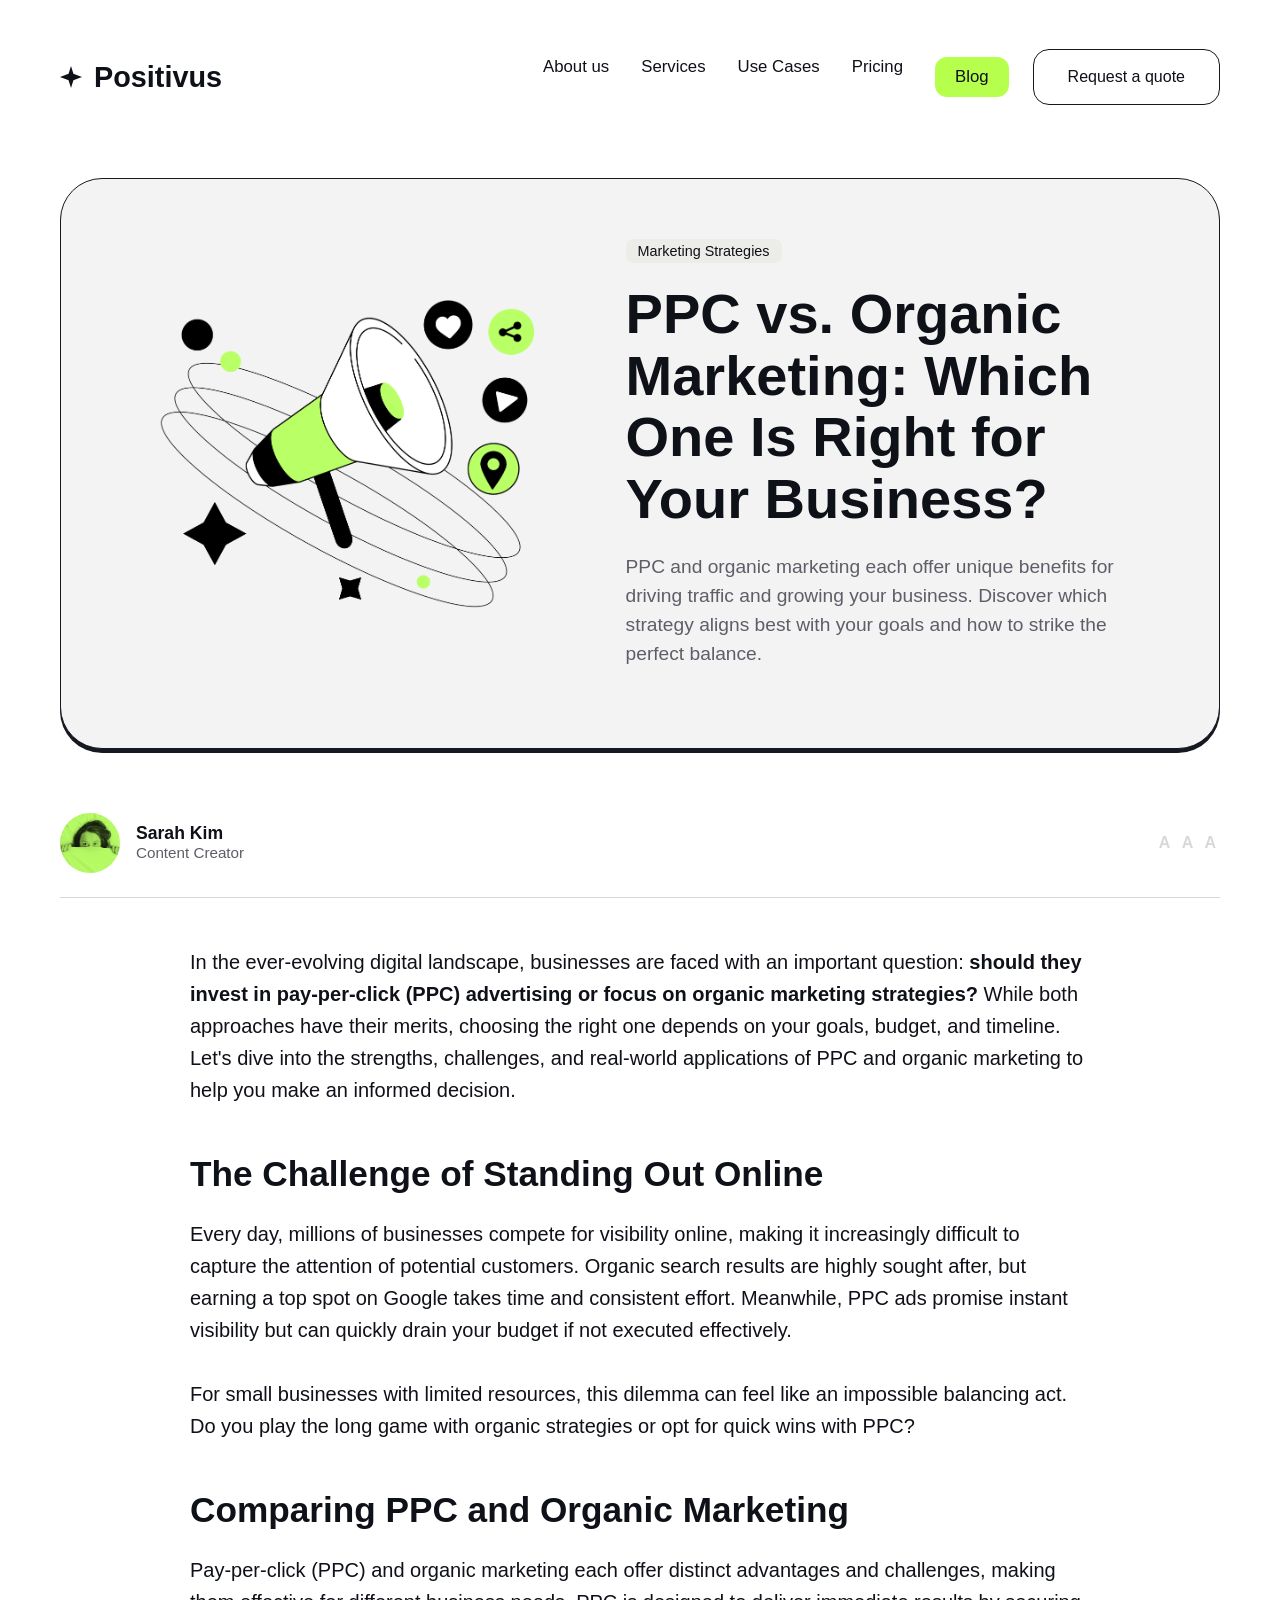
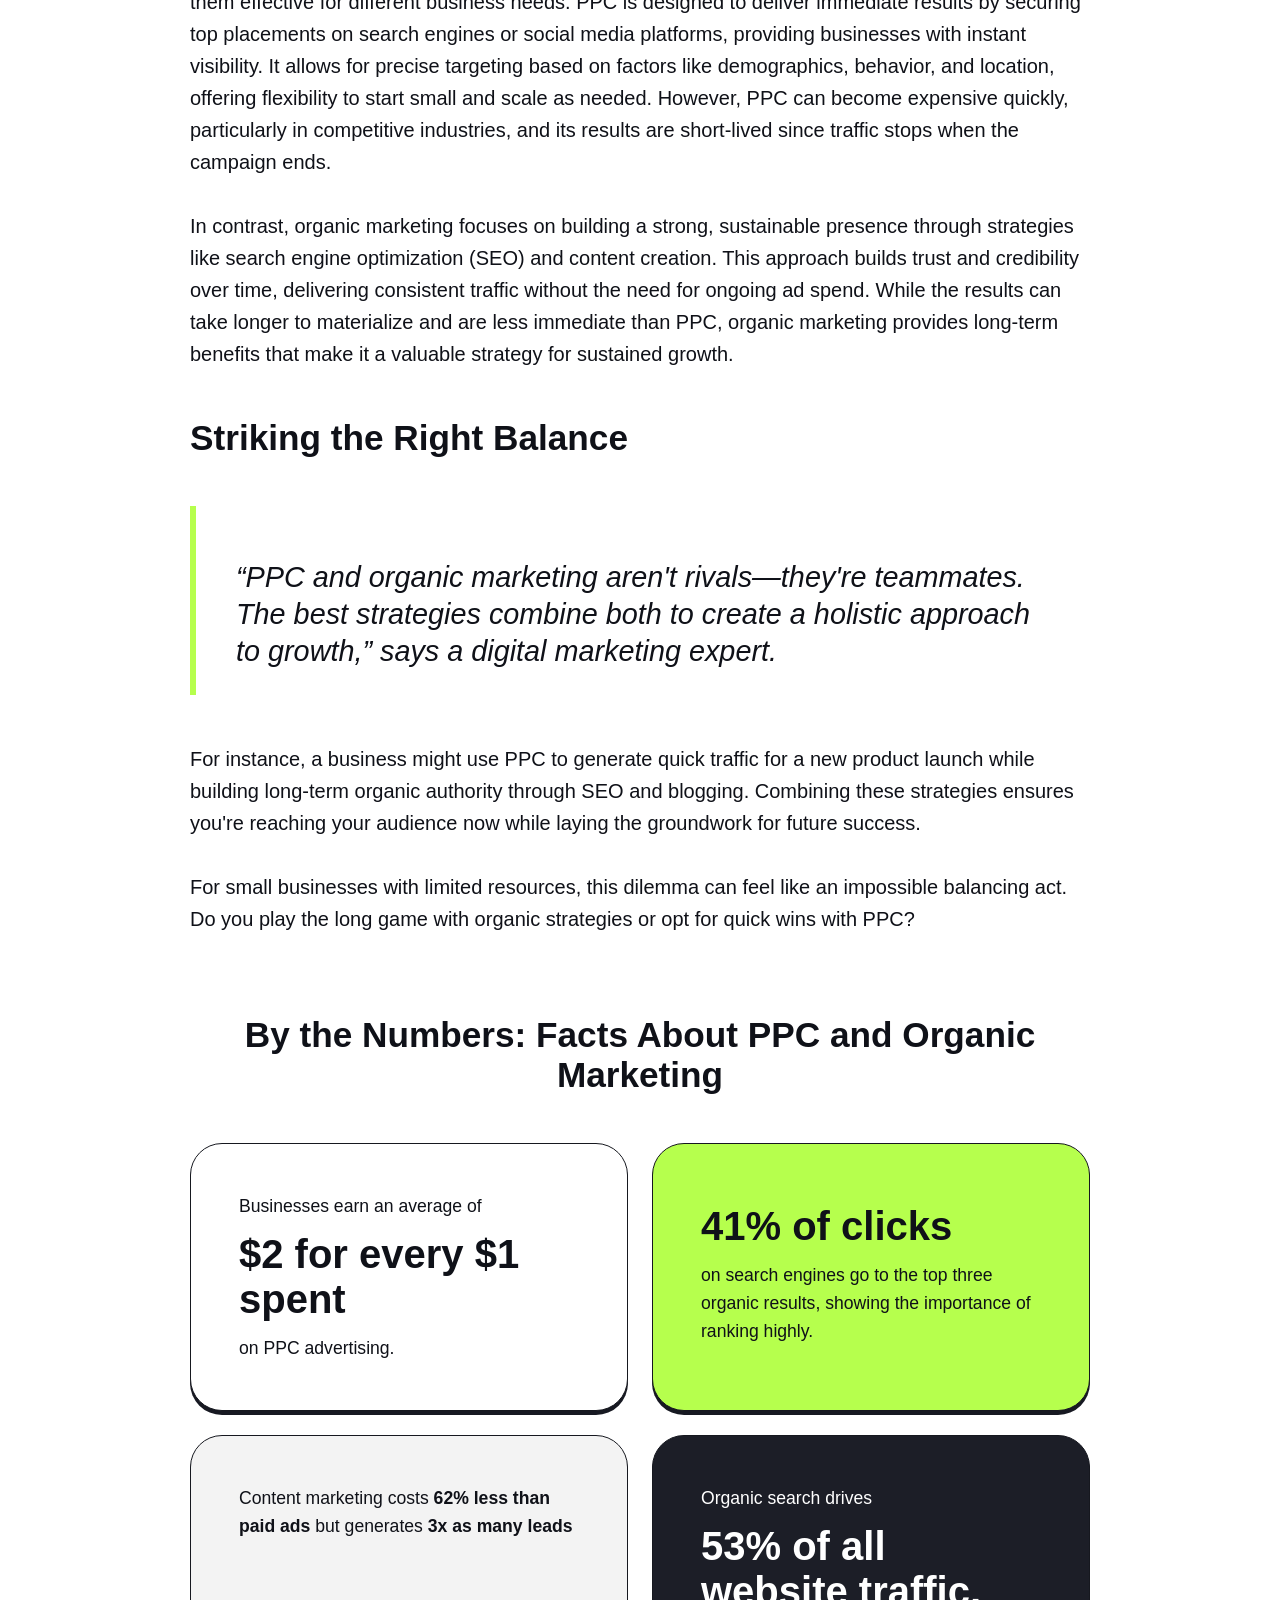
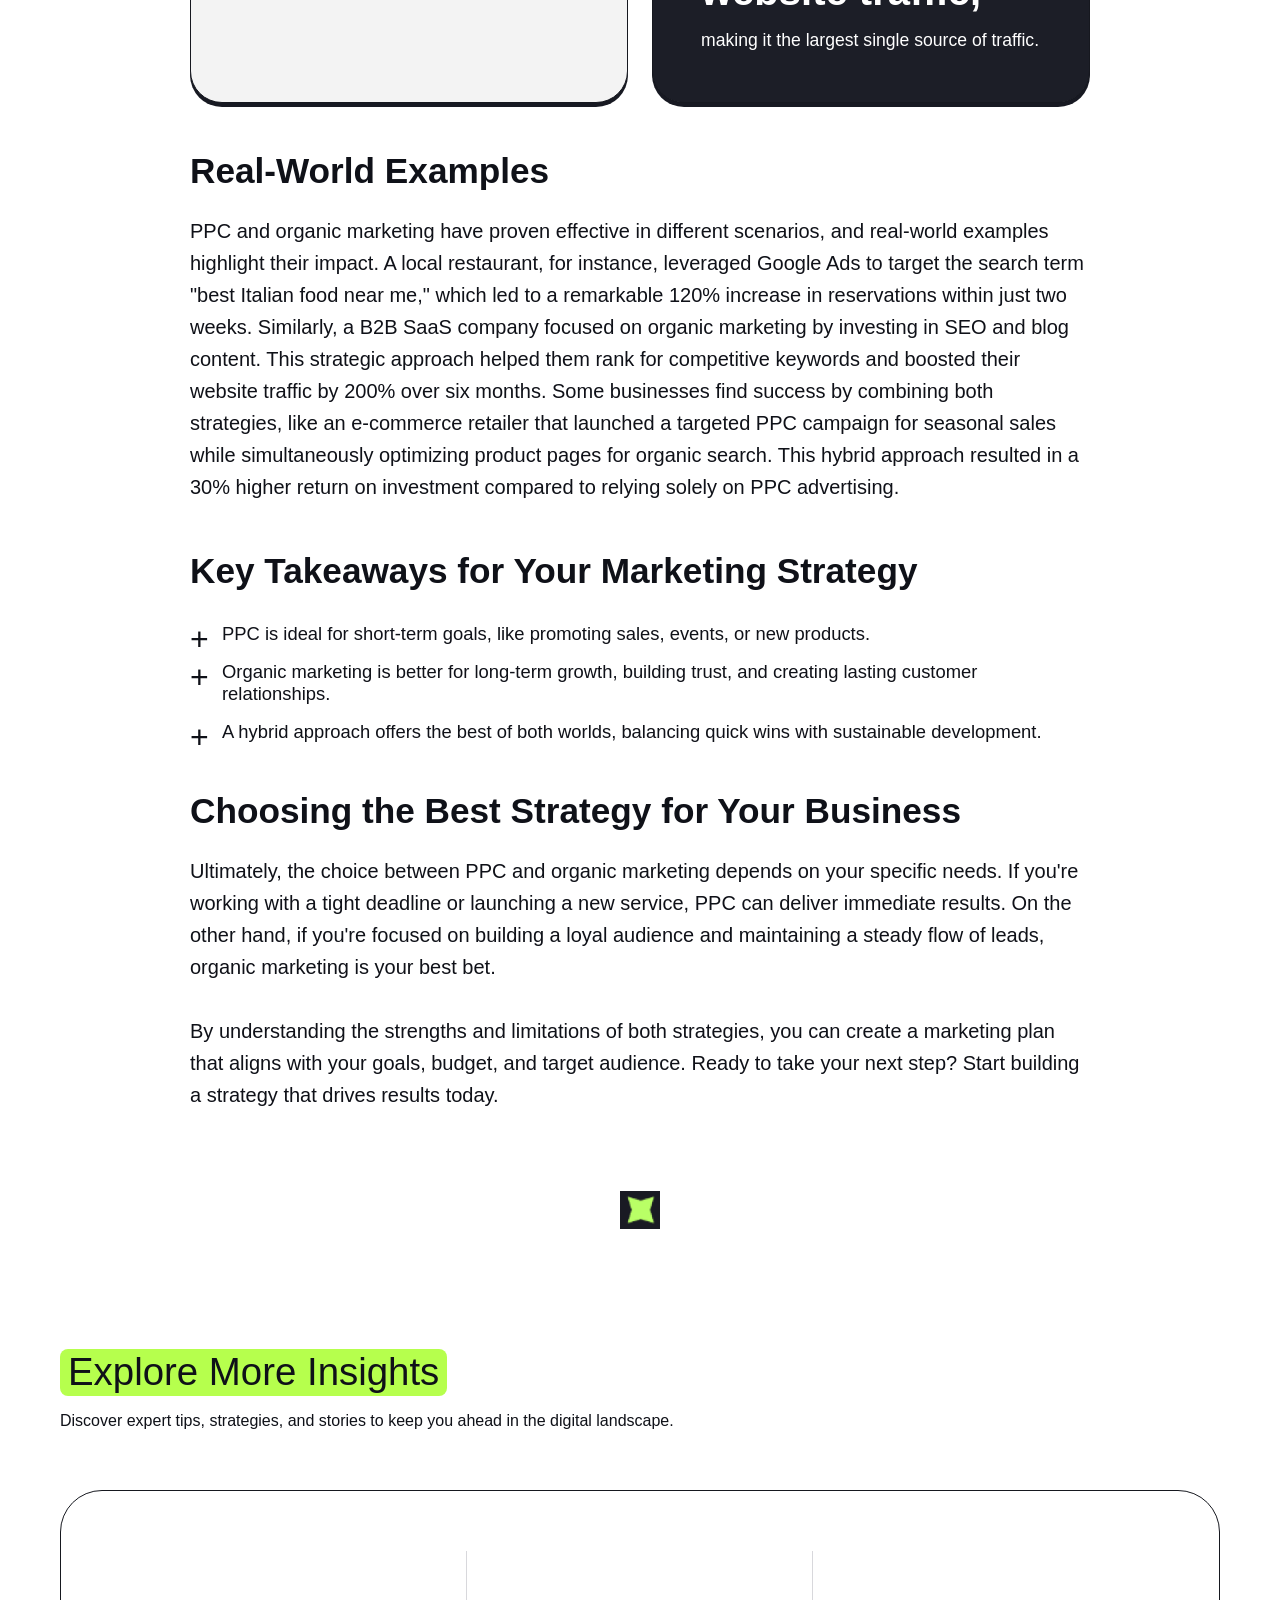
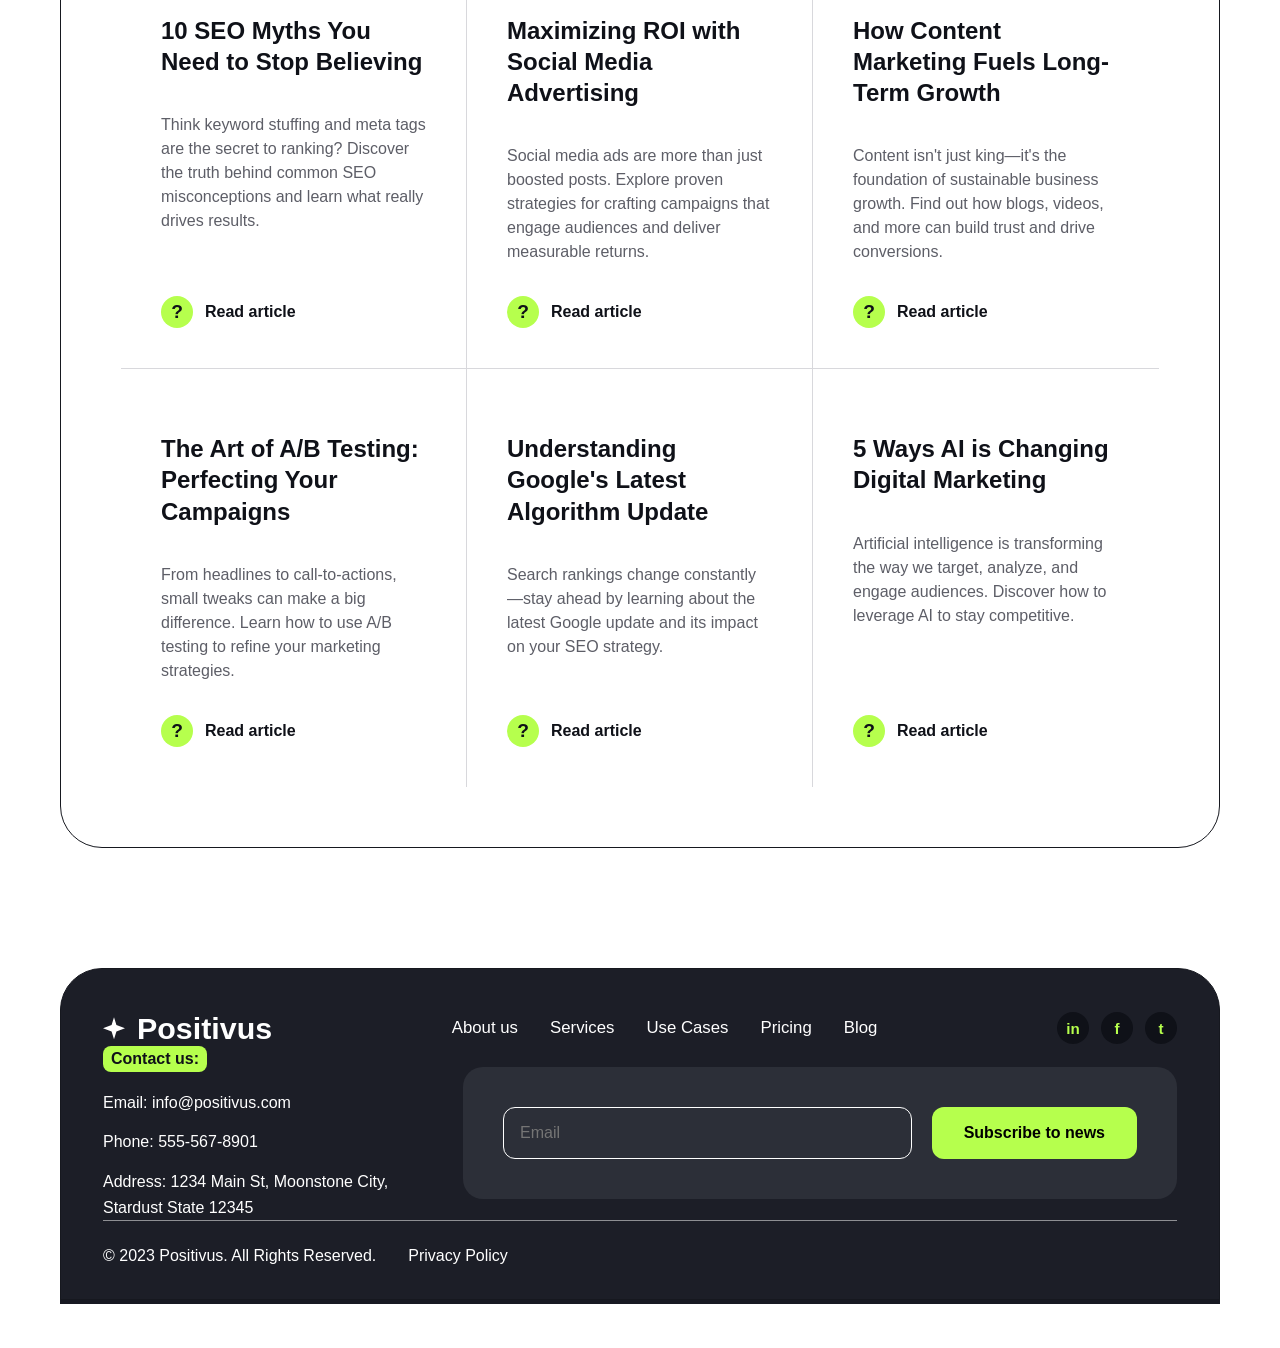
==== commit bff74cf1: "remove 1 from blog.html" ====
--- a/blog.html
+++ b/blog.html
@@ -12,7 +12,7 @@
         <div class="header-top">
           <a class="brand" href="index.html">
             <span class="brand-star"></span>
-            <span>Positivus 1</span>
+            <span>Positivus </span>
           </a>
           <button
             class="menu-toggle"
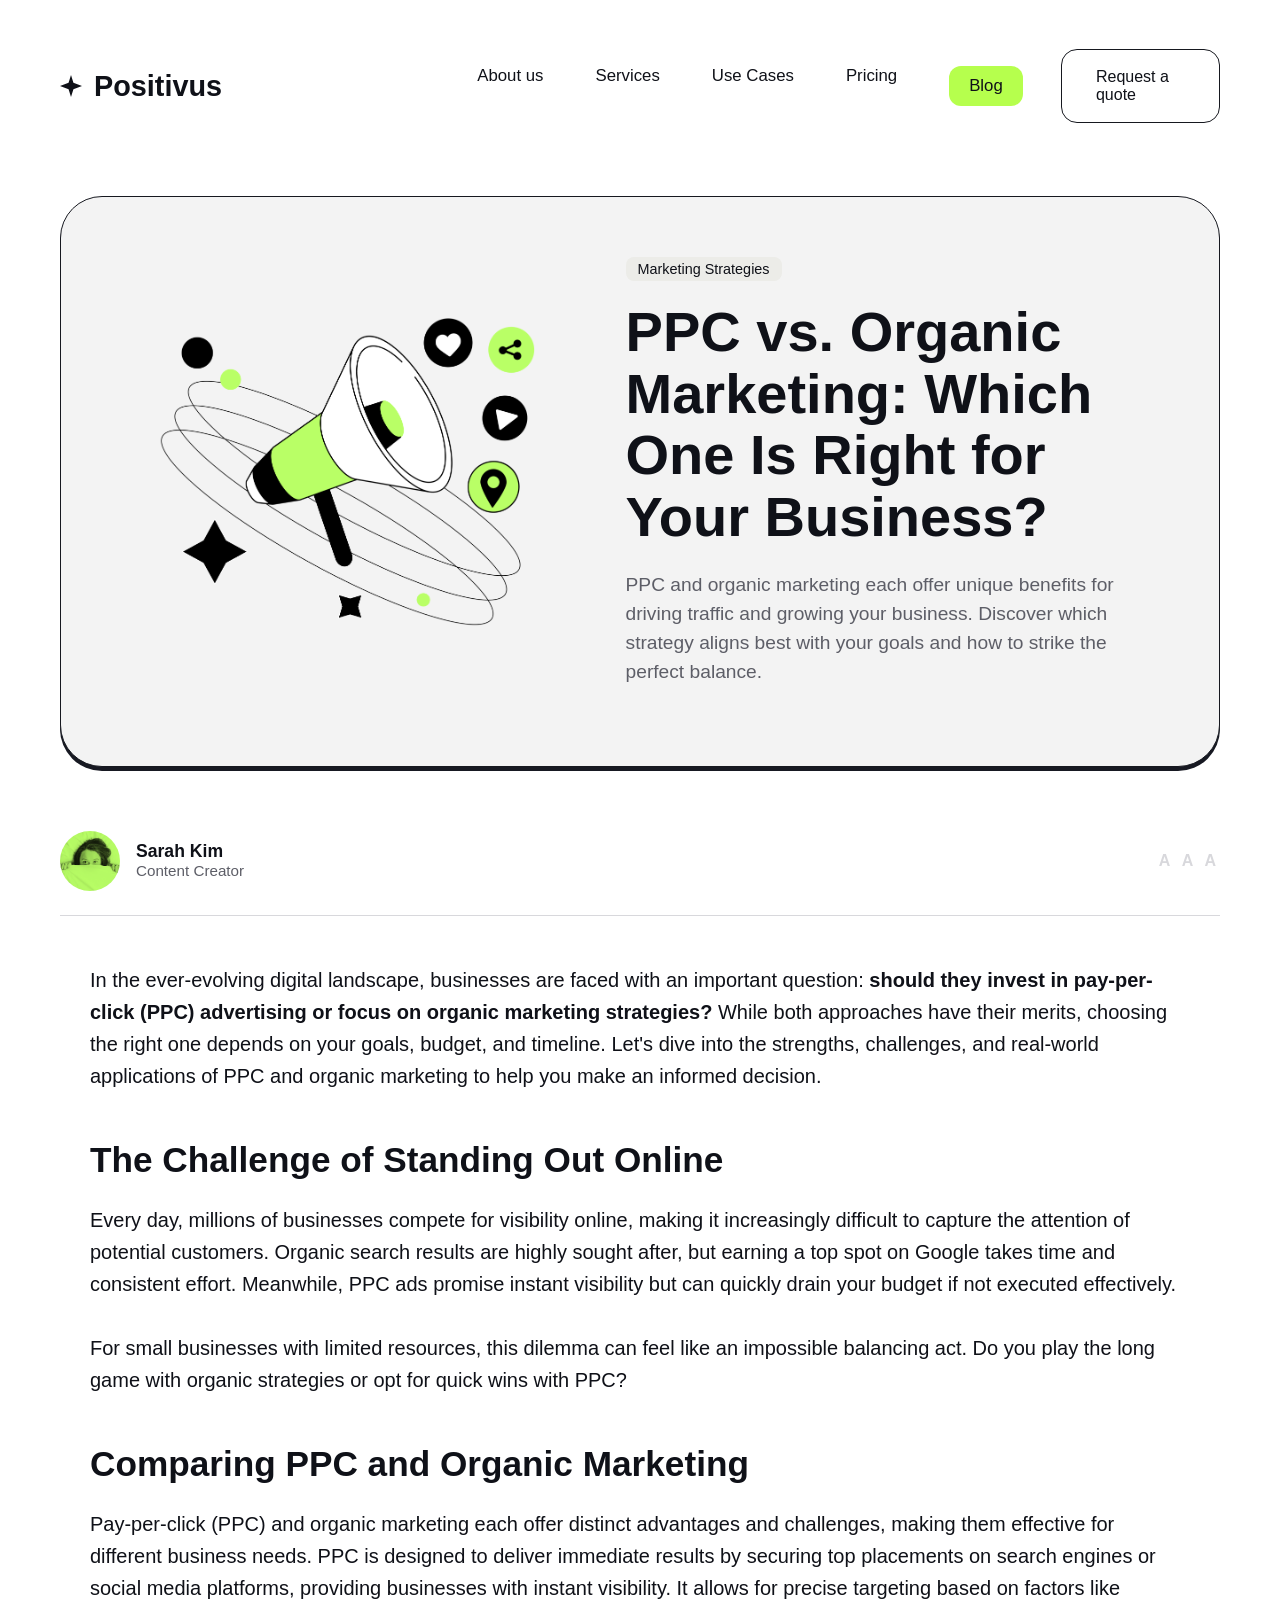
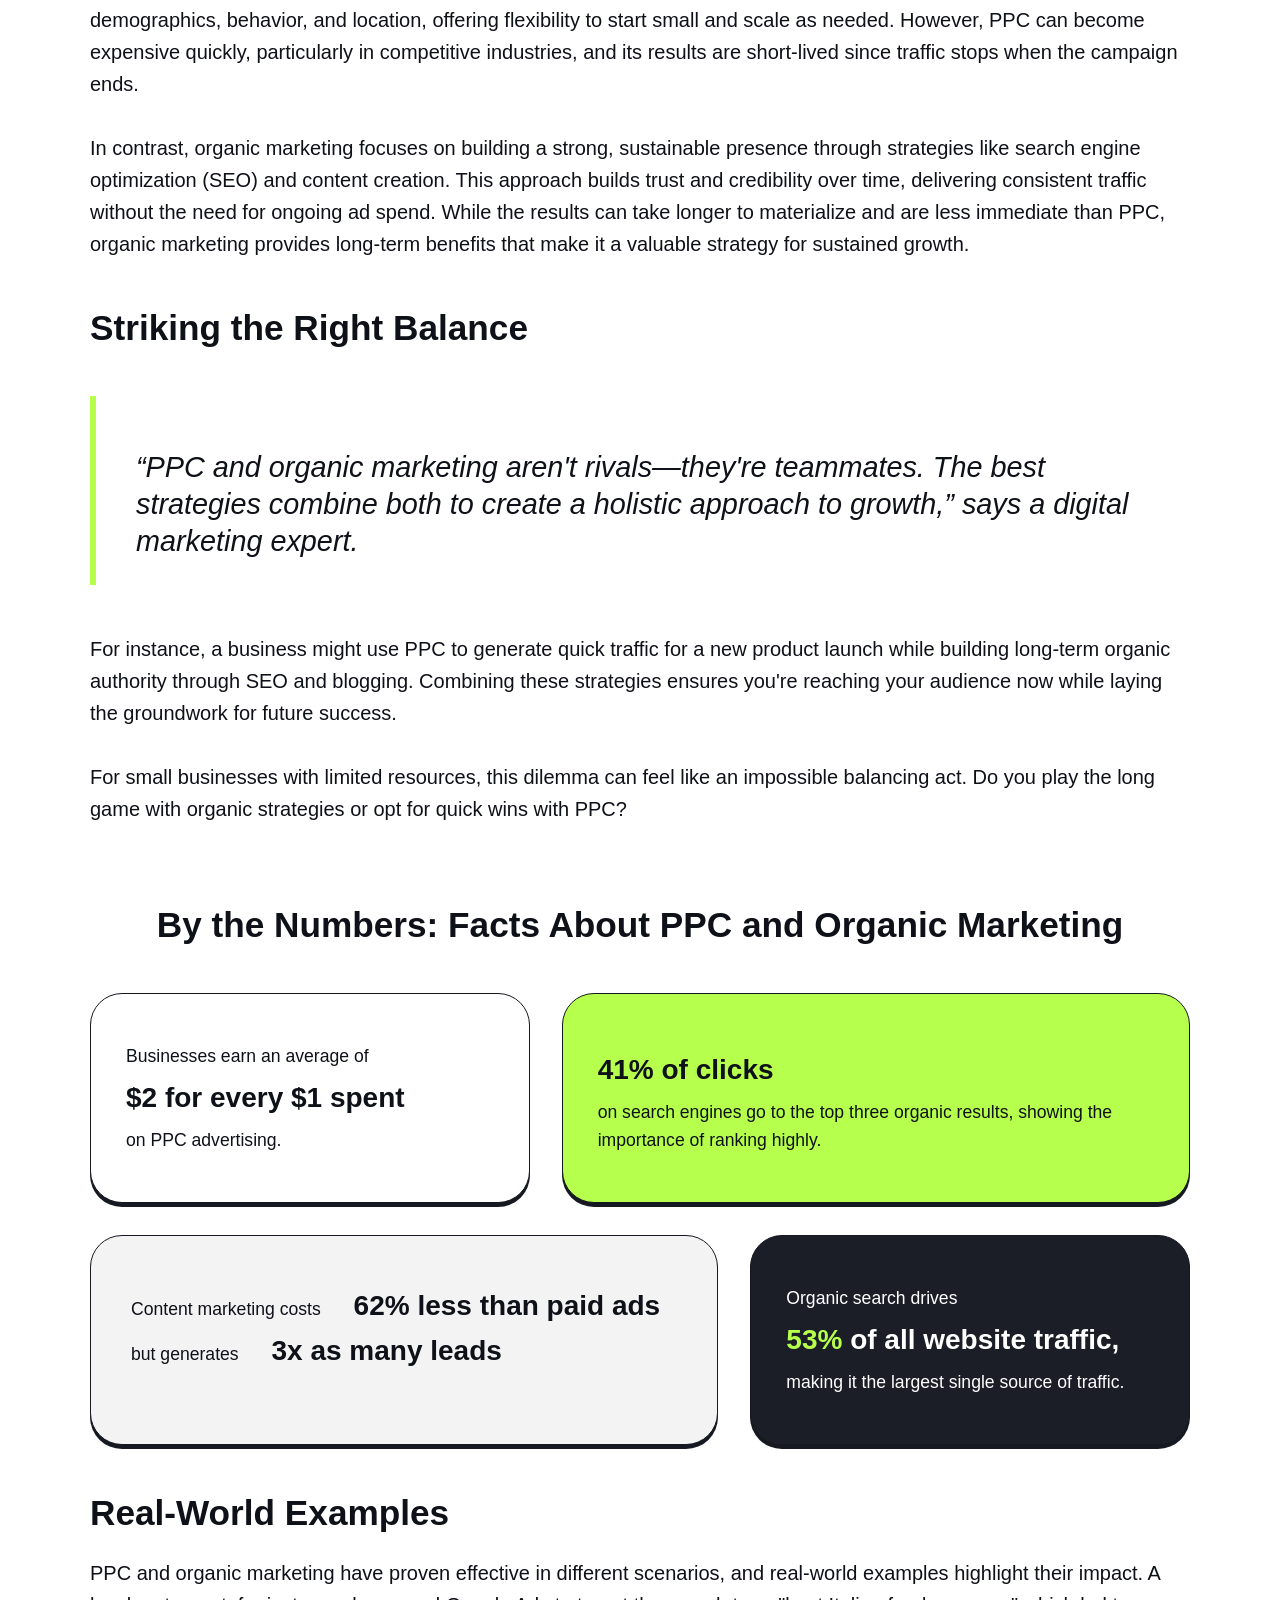
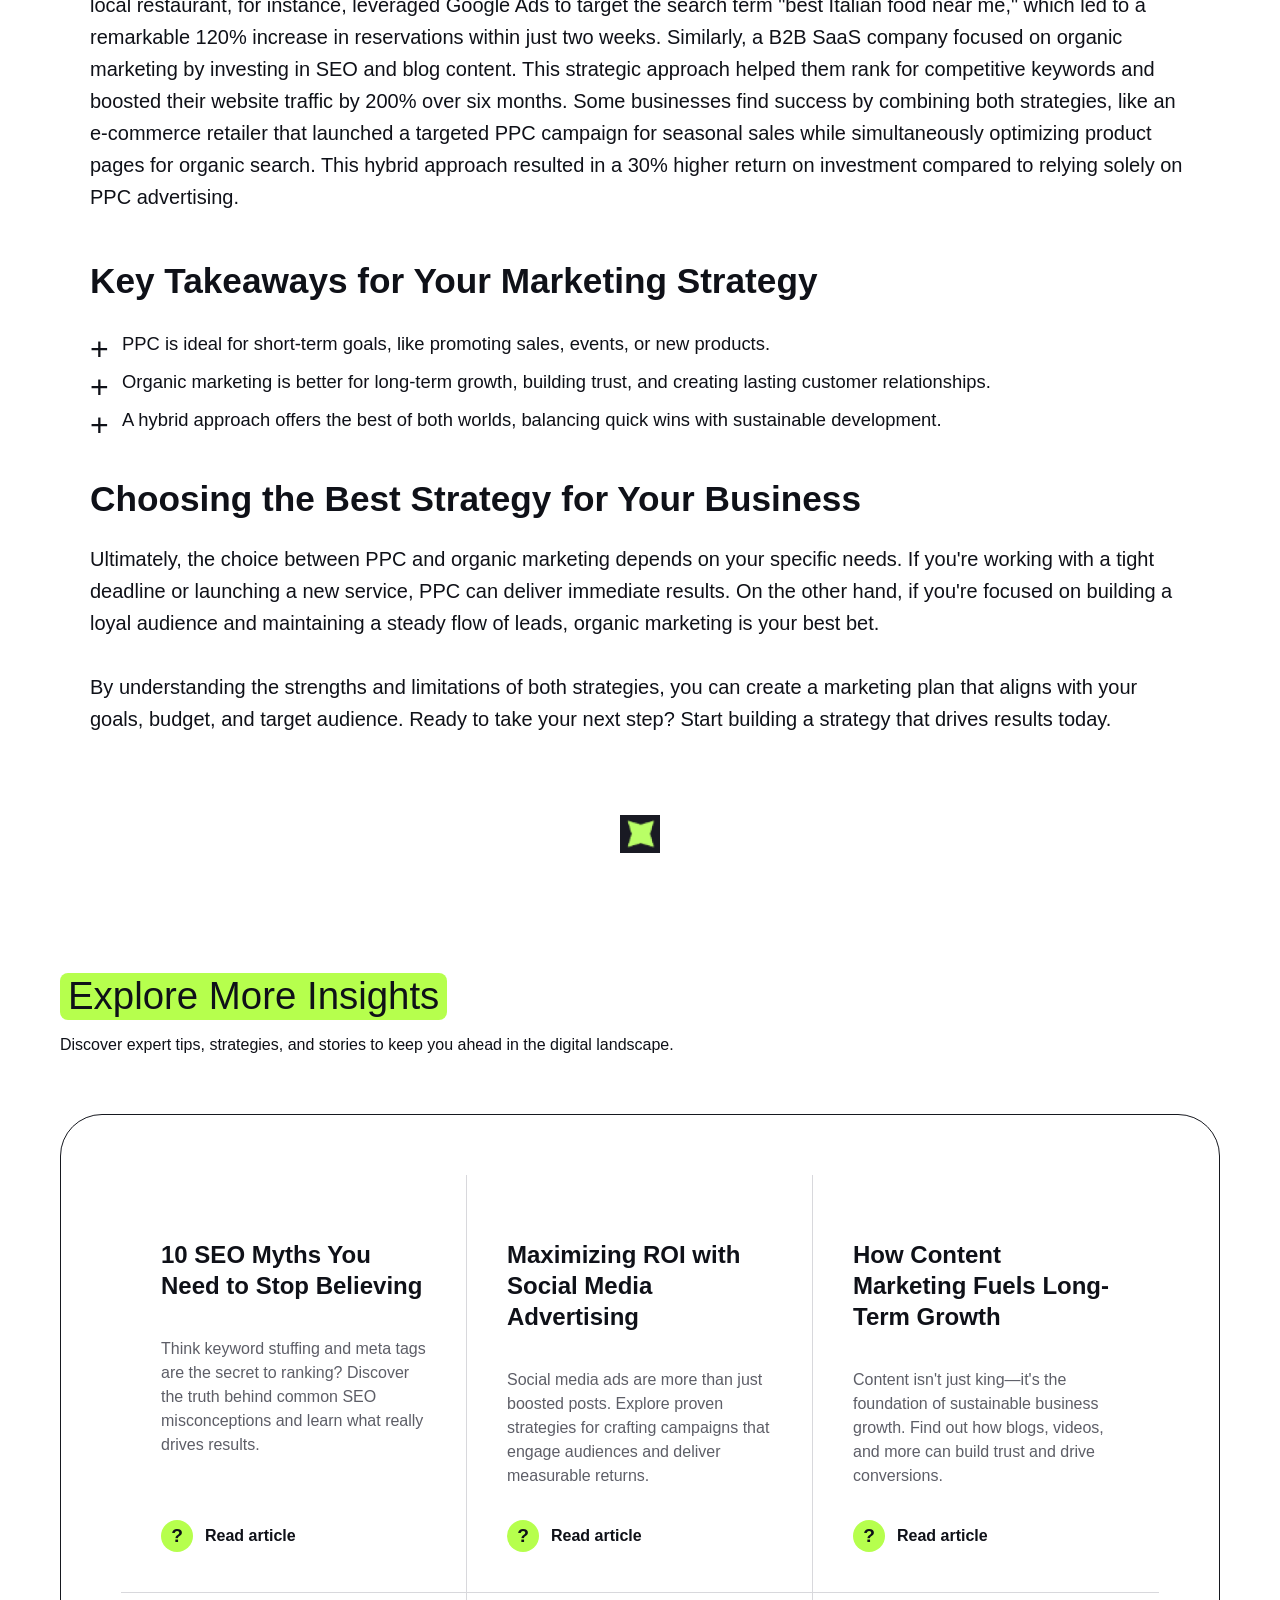
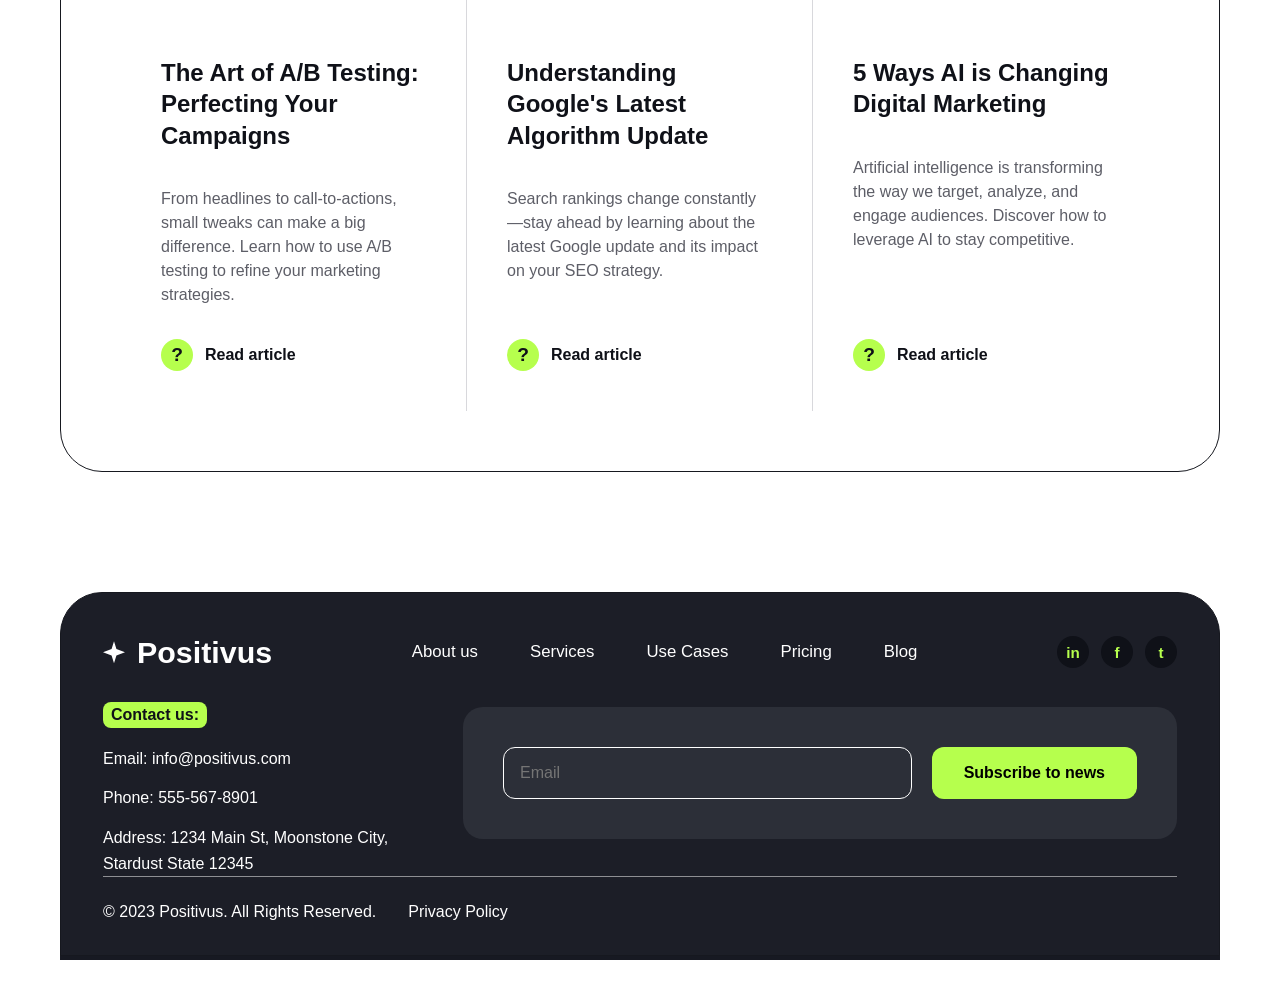
==== commit 3c0088ad: "fix issue 8" ====
--- a/blog.html
+++ b/blog.html
@@ -1,365 +1,340 @@
 <!doctype html>
 <html lang="en">
-  <head>
-    <meta charset="UTF-8" />
-    <meta name="viewport" content="width=device-width, initial-scale=1.0" />
-    <title>Blog - Positivus</title>
-    <link rel="stylesheet" href="./style.css" />
-  </head>
-  <body>
-    <div class="page-shell">
-      <header class="site-header">
-        <div class="header-top">
-          <a class="brand" href="index.html">
-            <span class="brand-star"></span>
-            <span>Positivus </span>
-          </a>
-          <button
-            class="menu-toggle"
-            type="button"
-            aria-expanded="false"
-            aria-controls="site-nav"
-          >
-            <span></span>
-            <span></span>
-            <span></span>
+
+<head>
+  <meta charset="UTF-8" />
+  <meta name="viewport" content="width=device-width, initial-scale=1.0" />
+  <title>Blog - Positivus</title>
+  <link rel="stylesheet" href="./style.css" />
+</head>
+
+<body>
+  <div class="page-shell">
+    <header class="site-header">
+      <div class="header-top">
+        <a class="brand" href="index.html">
+          <span class="brand-star"></span>
+          <span>Positivus </span>
+        </a>
+        <button class="menu-toggle" type="button" aria-expanded="false" aria-controls="site-nav">
+          <span></span>
+          <span></span>
+          <span></span>
+        </button>
+      </div>
+      <div class="header-menu" id="site-nav">
+        <nav class="site-nav">
+          <a href="about-us.html">About us</a>
+          <a href="services.html">Services</a>
+          <a href="use-cases.html">Use Cases</a>
+          <a href="pricing.html">Pricing</a>
+          <a href="blog.html" class="nav-active">Blog</a>
+        </nav>
+        <a class="outline-button" href="index.html#contact">Request a quote</a>
+      </div>
+    </header>
+
+    <main class="blog-main">
+      <article class="blog-post">
+        <header class="post-header-card">
+          <div class="post-header-art">
+            <img src="./images/Illustration.png" alt="Marketing Illustration" />
+            <div class="art-icons"></div>
+          </div>
+          <div class="post-header-content">
+            <span class="category-tag">Marketing Strategies</span>
+            <h1>
+              PPC vs. Organic Marketing: Which One Is Right for Your Business?
+            </h1>
+            <p>
+              PPC and organic marketing each offer unique benefits for driving
+              traffic and growing your business. Discover which strategy
+              aligns best with your goals and how to strike the perfect
+              balance.
+            </p>
+          </div>
+        </header>
+
+        <div class="post-meta-strip">
+          <div class="author-info">
+            <img src="./images/sarah kim.png" alt="Sarah Kim" class="author-avatar" />
+            <div>
+              <span class="author-name">Sarah Kim</span>
+              <span class="author-role">Content Creator</span>
+            </div>
+          </div>
+          <div class="meta-controls">
+            <span class="text-size-toggle">A A A</span>
+          </div>
+        </div>
+
+        <div class="post-content">
+          <p>
+            In the ever-evolving digital landscape, businesses are faced with
+            an important question:
+            <strong>should they invest in pay-per-click (PPC) advertising or focus
+              on organic marketing strategies?</strong>
+            While both approaches have their merits, choosing the right one
+            depends on your goals, budget, and timeline. Let's dive into the
+            strengths, challenges, and real-world applications of PPC and
+            organic marketing to help you make an informed decision.
+          </p>
+
+          <h2>The Challenge of Standing Out Online</h2>
+          <p>
+            Every day, millions of businesses compete for visibility online,
+            making it increasingly difficult to capture the attention of
+            potential customers. Organic search results are highly sought
+            after, but earning a top spot on Google takes time and consistent
+            effort. Meanwhile, PPC ads promise instant visibility but can
+            quickly drain your budget if not executed effectively.
+          </p>
+          <p>
+            For small businesses with limited resources, this dilemma can feel
+            like an impossible balancing act. Do you play the long game with
+            organic strategies or opt for quick wins with PPC?
+          </p>
+
+          <h2>Comparing PPC and Organic Marketing</h2>
+          <p>
+            Pay-per-click (PPC) and organic marketing each offer distinct
+            advantages and challenges, making them effective for different
+            business needs. PPC is designed to deliver immediate results by
+            securing top placements on search engines or social media
+            platforms, providing businesses with instant visibility. It allows
+            for precise targeting based on factors like demographics,
+            behavior, and location, offering flexibility to start small and
+            scale as needed. However, PPC can become expensive quickly,
+            particularly in competitive industries, and its results are
+            short-lived since traffic stops when the campaign ends.
+          </p>
+          <p>
+            In contrast, organic marketing focuses on building a strong,
+            sustainable presence through strategies like search engine
+            optimization (SEO) and content creation. This approach builds
+            trust and credibility over time, delivering consistent traffic
+            without the need for ongoing ad spend. While the results can take
+            longer to materialize and are less immediate than PPC, organic
+            marketing provides long-term benefits that make it a valuable
+            strategy for sustained growth.
+          </p>
+
+          <h2>Striking the Right Balance</h2>
+          <blockquote class="accent-quote">
+            <p>
+              &ldquo;PPC and organic marketing aren't rivals—they're
+              teammates. The best strategies combine both to create a holistic
+              approach to growth,&rdquo; says a digital marketing expert.
+            </p>
+          </blockquote>
+          <p>
+            For instance, a business might use PPC to generate quick traffic
+            for a new product launch while building long-term organic
+            authority through SEO and blogging. Combining these strategies
+            ensures you're reaching your audience now while laying the
+            groundwork for future success.
+          </p>
+          <p>
+            For small businesses with limited resources, this dilemma can feel
+            like an impossible balancing act. Do you play the long game with
+            organic strategies or opt for quick wins with PPC?
+          </p>
+
+          <h2 class="centered-heading">
+            By the Numbers: Facts About PPC and Organic Marketing
+          </h2>
+
+          <div class="stats-grid">
+            <div class="stat-card white">
+              <p>Businesses earn an average of</p>
+              <h3>$2 for every $1 spent</h3>
+              <p>on PPC advertising.</p>
+            </div>
+            <div class="stat-card accent">
+              <h3>41% of clicks</h3>
+              <p>
+                on search engines go to the top three organic results, showing
+                the importance of ranking highly.
+              </p>
+            </div>
+            <div class="stat-card light">
+              <p>
+                Content marketing costs
+                <strong class="ad_paid">62% less than paid ads</strong> but generates
+                <strong class="ad_paid">3x as many leads</strong>
+              </p>
+            </div>
+            <div class="stat-card dark">
+              <p>Organic search drives</p>
+              <h3><span class="stat-card_dark_heading_span">53%</span> of all website traffic,</h3>
+              <p>making it the largest single source of traffic.</p>
+            </div>
+          </div>
+
+          <h2>Real-World Examples</h2>
+          <p>
+            PPC and organic marketing have proven effective in different
+            scenarios, and real-world examples highlight their impact. A local
+            restaurant, for instance, leveraged Google Ads to target the
+            search term "best Italian food near me," which led to a remarkable
+            120% increase in reservations within just two weeks. Similarly, a
+            B2B SaaS company focused on organic marketing by investing in SEO
+            and blog content. This strategic approach helped them rank for
+            competitive keywords and boosted their website traffic by 200%
+            over six months. Some businesses find success by combining both
+            strategies, like an e-commerce retailer that launched a targeted
+            PPC campaign for seasonal sales while simultaneously optimizing
+            product pages for organic search. This hybrid approach resulted in
+            a 30% higher return on investment compared to relying solely on
+            PPC advertising.
+          </p>
+
+          <h2>Key Takeaways for Your Marketing Strategy</h2>
+          <ul class="check-list">
+            <li>
+              PPC is ideal for short-term goals, like promoting sales, events,
+              or new products.
+            </li>
+            <li>
+              Organic marketing is better for long-term growth, building
+              trust, and creating lasting customer relationships.
+            </li>
+            <li>
+              A hybrid approach offers the best of both worlds, balancing
+              quick wins with sustainable development.
+            </li>
+          </ul>
+
+          <h2>Choosing the Best Strategy for Your Business</h2>
+          <p>
+            Ultimately, the choice between PPC and organic marketing depends
+            on your specific needs. If you're working with a tight deadline or
+            launching a new service, PPC can deliver immediate results. On the
+            other hand, if you're focused on building a loyal audience and
+            maintaining a steady flow of leads, organic marketing is your best
+            bet.
+          </p>
+          <p>
+            By understanding the strengths and limitations of both strategies,
+            you can create a marketing plan that aligns with your goals,
+            budget, and target audience. Ready to take your next step? Start
+            building a strategy that drives results today.
+          </p>
+
+          <div class="separator-icon">
+            <img src="./images/ninja-star-icon.png" alt="" />
+          </div>
+      </article>
+
+      <section class="insights-section">
+        <div class="insights-header">
+          <div class="tag">Explore More Insights</div>
+          <p>
+            Discover expert tips, strategies, and stories to keep you ahead in
+            the digital landscape.
+          </p>
+        </div>
+
+        <div class="insights-container">
+          <div class="insights-grid">
+            <article class="insight-card">
+              <h3>10 SEO Myths You Need to Stop Believing</h3>
+              <p>
+                Think keyword stuffing and meta tags are the secret to
+                ranking? Discover the truth behind common SEO misconceptions
+                and learn what really drives results.
+              </p>
+              <a href="#" class="read-article"><span class="icon-arrow"></span> Read article</a>
+            </article>
+            <article class="insight-card">
+              <h3>Maximizing ROI with Social Media Advertising</h3>
+              <p>
+                Social media ads are more than just boosted posts. Explore
+                proven strategies for crafting campaigns that engage audiences
+                and deliver measurable returns.
+              </p>
+              <a href="#" class="read-article"><span class="icon-arrow"></span> Read article</a>
+            </article>
+            <article class="insight-card">
+              <h3>How Content Marketing Fuels Long-Term Growth</h3>
+              <p>
+                Content isn't just king—it's the foundation of sustainable
+                business growth. Find out how blogs, videos, and more can
+                build trust and drive conversions.
+              </p>
+              <a href="#" class="read-article"><span class="icon-arrow"></span> Read article</a>
+            </article>
+            <article class="insight-card">
+              <h3>The Art of A/B Testing: Perfecting Your Campaigns</h3>
+              <p>
+                From headlines to call-to-actions, small tweaks can make a big
+                difference. Learn how to use A/B testing to refine your
+                marketing strategies.
+              </p>
+              <a href="#" class="read-article"><span class="icon-arrow"></span> Read article</a>
+            </article>
+            <article class="insight-card">
+              <h3>Understanding Google's Latest Algorithm Update</h3>
+              <p>
+                Search rankings change constantly—stay ahead by learning about
+                the latest Google update and its impact on your SEO strategy.
+              </p>
+              <a href="#" class="read-article"><span class="icon-arrow"></span> Read article</a>
+            </article>
+            <article class="insight-card">
+              <h3>5 Ways AI is Changing Digital Marketing</h3>
+              <p>
+                Artificial intelligence is transforming the way we target,
+                analyze, and engage audiences. Discover how to leverage AI to
+                stay competitive.
+              </p>
+              <a href="#" class="read-article"><span class="icon-arrow"></span> Read article</a>
+            </article>
+          </div>
+        </div>
+      </section>
+    </main>
+
+    <footer class="site-footer">
+      <div class="footer-top">
+        <a class="brand footer-brand" href="index.html">
+          <span class="brand-star"></span>
+          <span>Positivus</span>
+        </a>
+        <nav class="footer-nav">
+          <a href="about-us.html">About us</a>
+          <a href="services.html">Services</a>
+          <a href="use-cases.html">Use Cases</a>
+          <a href="pricing.html">Pricing</a>
+          <a href="blog.html">Blog</a>
+        </nav>
+        <div class="footer-socials-top">
+          <a href="#" class="social-pill">in</a>
+          <a href="#" class="social-pill">f</a>
+          <a href="#" class="social-pill">t</a>
+        </div>
+      </div>
+      <div class="footer-main">
+        <div class="contact-block">
+          <div class="footer-tag">Contact us:</div>
+          <p>Email: info@positivus.com</p>
+          <p>Phone: 555-567-8901</p>
+          <p>Address: 1234 Main St, Moonstone City, Stardust State 12345</p>
+        </div>
+        <form class="newsletter-large">
+          <input type="email" placeholder="Email" />
+          <button type="submit" class="accent-button">
+            Subscribe to news
           </button>
-        </div>
-        <div class="header-menu" id="site-nav">
-          <nav class="site-nav">
-            <a href="about-us.html">About us</a>
-            <a href="services.html">Services</a>
-            <a href="use-cases.html">Use Cases</a>
-            <a href="pricing.html">Pricing</a>
-            <a href="blog.html" class="nav-active">Blog</a>
-          </nav>
-          <a class="outline-button" href="index.html#contact"
-            >Request a quote</a
-          >
-        </div>
-      </header>
-
-      <main class="blog-main">
-        <article class="blog-post">
-          <header class="post-header-card">
-            <div class="post-header-art">
-              <img
-                src="./images/Illustration.png"
-                alt="Marketing Illustration"
-              />
-              <div class="art-icons"></div>
-            </div>
-            <div class="post-header-content">
-              <span class="category-tag">Marketing Strategies</span>
-              <h1>
-                PPC vs. Organic Marketing: Which One Is Right for Your Business?
-              </h1>
-              <p>
-                PPC and organic marketing each offer unique benefits for driving
-                traffic and growing your business. Discover which strategy
-                aligns best with your goals and how to strike the perfect
-                balance.
-              </p>
-            </div>
-          </header>
-
-          <div class="post-meta-strip">
-            <div class="author-info">
-              <img
-                src="./images/sarah kim.png"
-                alt="Sarah Kim"
-                class="author-avatar"
-              />
-              <div>
-                <span class="author-name">Sarah Kim</span>
-                <span class="author-role">Content Creator</span>
-              </div>
-            </div>
-            <div class="meta-controls">
-              <span class="text-size-toggle">A A A</span>
-            </div>
-          </div>
-
-          <div class="post-content">
-            <p>
-              In the ever-evolving digital landscape, businesses are faced with
-              an important question:
-              <strong
-                >should they invest in pay-per-click (PPC) advertising or focus
-                on organic marketing strategies?</strong
-              >
-              While both approaches have their merits, choosing the right one
-              depends on your goals, budget, and timeline. Let's dive into the
-              strengths, challenges, and real-world applications of PPC and
-              organic marketing to help you make an informed decision.
-            </p>
-
-            <h2>The Challenge of Standing Out Online</h2>
-            <p>
-              Every day, millions of businesses compete for visibility online,
-              making it increasingly difficult to capture the attention of
-              potential customers. Organic search results are highly sought
-              after, but earning a top spot on Google takes time and consistent
-              effort. Meanwhile, PPC ads promise instant visibility but can
-              quickly drain your budget if not executed effectively.
-            </p>
-            <p>
-              For small businesses with limited resources, this dilemma can feel
-              like an impossible balancing act. Do you play the long game with
-              organic strategies or opt for quick wins with PPC?
-            </p>
-
-            <h2>Comparing PPC and Organic Marketing</h2>
-            <p>
-              Pay-per-click (PPC) and organic marketing each offer distinct
-              advantages and challenges, making them effective for different
-              business needs. PPC is designed to deliver immediate results by
-              securing top placements on search engines or social media
-              platforms, providing businesses with instant visibility. It allows
-              for precise targeting based on factors like demographics,
-              behavior, and location, offering flexibility to start small and
-              scale as needed. However, PPC can become expensive quickly,
-              particularly in competitive industries, and its results are
-              short-lived since traffic stops when the campaign ends.
-            </p>
-            <p>
-              In contrast, organic marketing focuses on building a strong,
-              sustainable presence through strategies like search engine
-              optimization (SEO) and content creation. This approach builds
-              trust and credibility over time, delivering consistent traffic
-              without the need for ongoing ad spend. While the results can take
-              longer to materialize and are less immediate than PPC, organic
-              marketing provides long-term benefits that make it a valuable
-              strategy for sustained growth.
-            </p>
-
-            <h2>Striking the Right Balance</h2>
-            <blockquote class="accent-quote">
-              <p>
-                &ldquo;PPC and organic marketing aren't rivals—they're
-                teammates. The best strategies combine both to create a holistic
-                approach to growth,&rdquo; says a digital marketing expert.
-              </p>
-            </blockquote>
-            <p>
-              For instance, a business might use PPC to generate quick traffic
-              for a new product launch while building long-term organic
-              authority through SEO and blogging. Combining these strategies
-              ensures you're reaching your audience now while laying the
-              groundwork for future success.
-            </p>
-            <p>
-              For small businesses with limited resources, this dilemma can feel
-              like an impossible balancing act. Do you play the long game with
-              organic strategies or opt for quick wins with PPC?
-            </p>
-
-            <h2 class="centered-heading">
-              By the Numbers: Facts About PPC and Organic Marketing
-            </h2>
-
-            <div class="stats-grid">
-              <div class="stat-card white">
-                <p>Businesses earn an average of</p>
-                <h3>$2 for every $1 spent</h3>
-                <p>on PPC advertising.</p>
-              </div>
-              <div class="stat-card accent">
-                <h3>41% of clicks</h3>
-                <p>
-                  on search engines go to the top three organic results, showing
-                  the importance of ranking highly.
-                </p>
-              </div>
-              <div class="stat-card light">
-                <p>
-                  Content marketing costs
-                  <strong>62% less than paid ads</strong> but generates
-                  <strong>3x as many leads</strong>
-                </p>
-              </div>
-              <div class="stat-card dark">
-                <p>Organic search drives</p>
-                <h3>53% of all website traffic,</h3>
-                <p>making it the largest single source of traffic.</p>
-              </div>
-            </div>
-
-            <h2>Real-World Examples</h2>
-            <p>
-              PPC and organic marketing have proven effective in different
-              scenarios, and real-world examples highlight their impact. A local
-              restaurant, for instance, leveraged Google Ads to target the
-              search term "best Italian food near me," which led to a remarkable
-              120% increase in reservations within just two weeks. Similarly, a
-              B2B SaaS company focused on organic marketing by investing in SEO
-              and blog content. This strategic approach helped them rank for
-              competitive keywords and boosted their website traffic by 200%
-              over six months. Some businesses find success by combining both
-              strategies, like an e-commerce retailer that launched a targeted
-              PPC campaign for seasonal sales while simultaneously optimizing
-              product pages for organic search. This hybrid approach resulted in
-              a 30% higher return on investment compared to relying solely on
-              PPC advertising.
-            </p>
-
-            <h2>Key Takeaways for Your Marketing Strategy</h2>
-            <ul class="check-list">
-              <li>
-                PPC is ideal for short-term goals, like promoting sales, events,
-                or new products.
-              </li>
-              <li>
-                Organic marketing is better for long-term growth, building
-                trust, and creating lasting customer relationships.
-              </li>
-              <li>
-                A hybrid approach offers the best of both worlds, balancing
-                quick wins with sustainable development.
-              </li>
-            </ul>
-
-            <h2>Choosing the Best Strategy for Your Business</h2>
-            <p>
-              Ultimately, the choice between PPC and organic marketing depends
-              on your specific needs. If you're working with a tight deadline or
-              launching a new service, PPC can deliver immediate results. On the
-              other hand, if you're focused on building a loyal audience and
-              maintaining a steady flow of leads, organic marketing is your best
-              bet.
-            </p>
-            <p>
-              By understanding the strengths and limitations of both strategies,
-              you can create a marketing plan that aligns with your goals,
-              budget, and target audience. Ready to take your next step? Start
-              building a strategy that drives results today.
-            </p>
-
-            <div class="separator-icon">
-              <img src="./images/ninja-star-icon.png" alt="" />
-            </div>
-        </article>
-
-        <section class="insights-section">
-          <div class="insights-header">
-            <div class="tag">Explore More Insights</div>
-            <p>
-              Discover expert tips, strategies, and stories to keep you ahead in
-              the digital landscape.
-            </p>
-          </div>
-
-          <div class="insights-container">
-            <div class="insights-grid">
-              <article class="insight-card">
-                <h3>10 SEO Myths You Need to Stop Believing</h3>
-                <p>
-                  Think keyword stuffing and meta tags are the secret to
-                  ranking? Discover the truth behind common SEO misconceptions
-                  and learn what really drives results.
-                </p>
-                <a href="#" class="read-article"
-                  ><span class="icon-arrow"></span> Read article</a
-                >
-              </article>
-              <article class="insight-card">
-                <h3>Maximizing ROI with Social Media Advertising</h3>
-                <p>
-                  Social media ads are more than just boosted posts. Explore
-                  proven strategies for crafting campaigns that engage audiences
-                  and deliver measurable returns.
-                </p>
-                <a href="#" class="read-article"
-                  ><span class="icon-arrow"></span> Read article</a
-                >
-              </article>
-              <article class="insight-card">
-                <h3>How Content Marketing Fuels Long-Term Growth</h3>
-                <p>
-                  Content isn't just king—it's the foundation of sustainable
-                  business growth. Find out how blogs, videos, and more can
-                  build trust and drive conversions.
-                </p>
-                <a href="#" class="read-article"
-                  ><span class="icon-arrow"></span> Read article</a
-                >
-              </article>
-              <article class="insight-card">
-                <h3>The Art of A/B Testing: Perfecting Your Campaigns</h3>
-                <p>
-                  From headlines to call-to-actions, small tweaks can make a big
-                  difference. Learn how to use A/B testing to refine your
-                  marketing strategies.
-                </p>
-                <a href="#" class="read-article"
-                  ><span class="icon-arrow"></span> Read article</a
-                >
-              </article>
-              <article class="insight-card">
-                <h3>Understanding Google's Latest Algorithm Update</h3>
-                <p>
-                  Search rankings change constantly—stay ahead by learning about
-                  the latest Google update and its impact on your SEO strategy.
-                </p>
-                <a href="#" class="read-article"
-                  ><span class="icon-arrow"></span> Read article</a
-                >
-              </article>
-              <article class="insight-card">
-                <h3>5 Ways AI is Changing Digital Marketing</h3>
-                <p>
-                  Artificial intelligence is transforming the way we target,
-                  analyze, and engage audiences. Discover how to leverage AI to
-                  stay competitive.
-                </p>
-                <a href="#" class="read-article"
-                  ><span class="icon-arrow"></span> Read article</a
-                >
-              </article>
-            </div>
-          </div>
-        </section>
-      </main>
-
-      <footer class="site-footer">
-        <div class="footer-top">
-          <a class="brand footer-brand" href="index.html">
-            <span class="brand-star"></span>
-            <span>Positivus</span>
-          </a>
-          <nav class="footer-nav">
-            <a href="about-us.html">About us</a>
-            <a href="services.html">Services</a>
-            <a href="use-cases.html">Use Cases</a>
-            <a href="pricing.html">Pricing</a>
-            <a href="blog.html">Blog</a>
-          </nav>
-          <div class="footer-socials-top">
-            <a href="#" class="social-pill">in</a>
-            <a href="#" class="social-pill">f</a>
-            <a href="#" class="social-pill">t</a>
-          </div>
-        </div>
-        <div class="footer-main">
-          <div class="contact-block">
-            <div class="footer-tag">Contact us:</div>
-            <p>Email: info@positivus.com</p>
-            <p>Phone: 555-567-8901</p>
-            <p>Address: 1234 Main St, Moonstone City, Stardust State 12345</p>
-          </div>
-          <form class="newsletter-large">
-            <input type="email" placeholder="Email" />
-            <button type="submit" class="accent-button">
-              Subscribe to news
-            </button>
-          </form>
-        </div>
-        <div class="footer-bottom">
-          <span>&copy; 2023 Positivus. All Rights Reserved.</span>
-          <a href="#">Privacy Policy</a>
-        </div>
-      </footer>
-    </div>
-    <script src="./script.js"></script>
-  </body>
-</html>
+        </form>
+      </div>
+      <div class="footer-bottom">
+        <span>&copy; 2023 Positivus. All Rights Reserved.</span>
+        <a href="#">Privacy Policy</a>
+      </div>
+    </footer>
+  </div>
+  <script src="./script.js"></script>
+</body>
+
+</html>
--- a/style.css
+++ b/style.css
@@ -91,16 +91,14 @@
 .brand-star {
   display: inline-block;
   background: var(--ink);
-  clip-path: polygon(
-    50% 0%,
-    61% 35%,
-    100% 50%,
-    61% 65%,
-    50% 100%,
-    39% 65%,
-    0% 50%,
-    39% 35%
-  );
+  clip-path: polygon(50% 0%,
+      61% 35%,
+      100% 50%,
+      61% 65%,
+      50% 100%,
+      39% 65%,
+      0% 50%,
+      39% 35%);
 }
 
 .brand-star {
@@ -144,9 +142,15 @@
 
 .site-nav,
 .footer-nav {
-  display: flex;
-  gap: 32px;
+  gap: 52px;
+  width: 100%;
+  display: flex;
   font-size: 1.05rem;
+  justify-content: center;
+}
+
+.footer-nav>div {
+  justify-content: flex-end;
 }
 
 .site-nav a,
@@ -358,7 +362,7 @@
   color: #fff;
 }
 
-.service-card > div {
+.service-card>div {
   grid-area: title;
 }
 
@@ -485,7 +489,7 @@
   padding: 20px 28px;
 }
 
-.case-strip article + article {
+.case-strip article+article {
   border-left: 1px solid rgba(255, 255, 255, 0.4);
 }
 
@@ -761,16 +765,14 @@
   border: none;
   padding: 0;
   cursor: pointer;
-  clip-path: polygon(
-    50% 0%,
-    61% 35%,
-    100% 50%,
-    61% 65%,
-    50% 100%,
-    39% 65%,
-    0% 50%,
-    39% 35%
-  );
+  clip-path: polygon(50% 0%,
+      61% 35%,
+      100% 50%,
+      61% 65%,
+      50% 100%,
+      39% 65%,
+      0% 50%,
+      39% 35%);
   opacity: 1;
 }
 
@@ -902,6 +904,7 @@
   gap: 12px;
   margin: 12px 0 0;
   justify-content: center;
+  margin-bottom: 1rem;
 }
 
 .footer-socials span {
@@ -932,6 +935,7 @@
   color: var(--ink);
   font-weight: 700;
   margin-bottom: 18px;
+  margin-top: 2rem;
 }
 
 .newsletter {
@@ -971,6 +975,7 @@
 }
 
 @media (max-width: 1080px) {
+
   .site-header,
   .hero,
   .promo-band,
@@ -1030,7 +1035,7 @@
     padding: 20px;
   }
 
-  .case-strip article + article {
+  .case-strip article+article {
     border-left: none;
     border-top: 1px solid rgba(255, 255, 255, 0.4);
   }
@@ -1259,7 +1264,7 @@
     position: relative;
   }
 
-  .service-card > div:first-child {
+  .service-card>div:first-child {
     width: 100%;
     display: block;
   }
@@ -1333,7 +1338,7 @@
     scroll-snap-align: start;
   }
 
-  .case-strip article + article {
+  .case-strip article+article {
     border-top: none;
     border-left: none;
   }
@@ -1706,25 +1711,30 @@
   gap: 80px;
   margin-bottom: 100px;
 }
+
 .about-hero-image {
   flex: 1;
   display: flex;
   justify-content: center;
 }
+
 .about-hero-image img {
   width: 100%;
   max-width: 400px;
   border-radius: 2rem;
 }
+
 .about-hero-content {
   flex: 1;
 }
+
 .about-hero-content h1 {
   font-size: 4.5rem;
   margin: 0 0 32px;
   line-height: 1.1;
   font-weight: 700;
 }
+
 .about-hero-content p {
   font-size: 1.25rem;
   line-height: 1.6;
@@ -1736,11 +1746,13 @@
 .impact-section {
   margin-bottom: 120px;
 }
+
 .impact-section .section-heading {
   display: flex;
   align-items: center;
   gap: 40px;
 }
+
 .impact-section .tag {
   background: var(--accent);
   padding: 10px 20px;
@@ -1748,31 +1760,37 @@
   font-size: 2.5rem;
   font-weight: 600;
 }
+
 .impact-section .section-heading p {
   font-size: 1.2rem;
   max-width: 450px;
   line-height: 1.4;
 }
+
 .impact-stats-container {
   display: flex;
   margin-top: 68px;
   border-top: 1px solid #000;
   width: 73rem;
 }
+
 .impact-stats-container .stat-group {
   flex: 1;
 }
-.impact-stats-container .stat-group + .stat-group {
+
+.impact-stats-container .stat-group+.stat-group {
   padding-left: 40px;
   border-left: 1px solid #000;
   border-top-left-radius: 40px;
   margin-top: -1px;
 }
+
 .impact-stats-container .stat-value {
   display: block;
   font-size: 4rem;
   font-weight: 700;
 }
+
 .impact-stats-container .stat-label {
   font-size: 1.2rem;
 }
@@ -1782,6 +1800,7 @@
   margin-bottom: 120px;
   position: relative;
 }
+
 .journey-timeline-container {
   margin-top: 80px;
   position: relative;
@@ -1790,6 +1809,7 @@
   margin-left: auto;
   margin-right: auto;
 }
+
 .timeline-svg {
   position: absolute;
   top: 0;
@@ -1799,9 +1819,11 @@
   pointer-events: none;
   z-index: 0;
 }
+
 .timeline-line-mobile {
   display: none;
 }
+
 .journey-row {
   display: flex;
   align-items: center;
@@ -1809,6 +1831,7 @@
   position: relative;
   z-index: 1;
 }
+
 /* Desktop Order: 
    Row 1: Card Left, Year Right
    Row 2: Year Left, Card Right
@@ -1819,6 +1842,7 @@
 .journey-row.row-3 {
   flex-direction: row-reverse;
 }
+
 .journey-card {
   width: 550px;
   background: #1c1e27;
@@ -1828,6 +1852,7 @@
   box-shadow: 0 6px 0 #000;
   min-height: 13rem;
 }
+
 .journey-card h3 {
   display: flex;
   align-items: center;
@@ -1835,16 +1860,19 @@
   margin: 0 0 15px;
   font-size: 2.2rem;
 }
+
 .journey-card .star-icon {
   width: 40px;
   height: auto;
 }
+
 .journey-card p {
   color: #d8d8dc;
   line-height: 1.6;
   margin: 0;
   font-size: 1.1rem;
 }
+
 .journey-year {
   font-size: 4.5rem;
   font-weight: 700;
@@ -1857,12 +1885,14 @@
 .values-section {
   margin-bottom: 120px;
 }
+
 .values-grid {
   display: grid;
   grid-template-columns: 1fr 1fr;
   gap: 32px;
   margin-top: 60px;
 }
+
 .value-card {
   border: 2px solid #000;
   border-radius: 42px;
@@ -1872,22 +1902,27 @@
   display: flex;
   flex-direction: column;
 }
+
 .value-card h3 {
   font-size: 2rem;
   margin: 0 0 24px;
   border-bottom: 1px solid #000;
   padding-bottom: 16px;
 }
+
 .value-card p {
   font-size: 1.15rem;
   line-height: 1.5;
 }
+
 .value-card.has-illustration {
   position: relative;
 }
+
 .value-card.has-illustration .value-content {
   width: 60%;
 }
+
 .value-illustration {
   position: absolute;
   bottom: 40px;
@@ -1906,18 +1941,22 @@
   border: 2px solid #000;
   box-shadow: 0 6px 0 #000;
 }
+
 .quote-container {
   display: flex;
   align-items: center;
   gap: 80px;
 }
+
 .quote-icon {
   flex-shrink: 0;
 }
+
 .quote-icon img {
   width: 200px;
   height: auto;
 }
+
 .quote-content h2 {
   font-size: 2.8rem;
   line-height: 1.2;
@@ -1929,12 +1968,14 @@
 .awards-section {
   margin-bottom: 120px;
 }
+
 .awards-grid {
   display: grid;
   grid-template-columns: repeat(4, 1fr);
   gap: 24px;
   margin-top: 60px;
 }
+
 .award-card {
   background: #f3f3f3;
   border-radius: 42px;
@@ -1942,16 +1983,19 @@
   border: 2px solid #000;
   box-shadow: 0 6px 0 #000;
 }
+
 .award-card img {
   height: 120px;
   margin-bottom: 24px;
   object-fit: contain;
 }
+
 .award-card h4 {
   font-size: 1.2rem;
   margin: 0 0 16px;
   line-height: 1.3;
 }
+
 .award-card p {
   font-size: 1rem;
   color: #555;
@@ -1970,24 +2014,29 @@
   border: 2px solid #000;
   box-shadow: 0 6px 0 #000;
 }
+
 .join-team-content {
   flex: 1;
 }
+
 .join-team-content h2 {
   font-size: 3.5rem;
   margin: 0 0 24px;
 }
+
 .join-team-content p {
   font-size: 1.25rem;
   margin: 0 0 40px;
   max-width: 500px;
   line-height: 1.5;
 }
+
 .join-team-image {
   flex: 1;
   display: flex;
   justify-content: center;
 }
+
 .join-team-image img {
   width: 100%;
   max-width: 450px;
@@ -1995,6 +2044,7 @@
 
 /* Media Queries for About Us Page */
 @media (max-width: 1080px) {
+
   /* Hero Section Mobile */
   .about-hero {
     flex-direction: column;
@@ -2003,23 +2053,28 @@
     margin-bottom: 60px;
     text-align: left;
   }
+
   .about-hero-image {
     order: 2;
     width: 100%;
   }
+
   .about-hero-image img {
     max-width: 100%;
   }
+
   .about-hero-content {
     order: 1;
     display: flex;
     flex-direction: column;
   }
+
   .about-hero-content h1 {
     font-size: 2.8rem;
     margin-bottom: 24px;
     order: 1;
   }
+
   .about-hero-content p {
     font-size: 1.1rem;
     order: 3;
@@ -2034,10 +2089,12 @@
     text-align: left;
     gap: 24px;
   }
+
   .impact-section .tag {
     font-size: 2.2rem;
     padding: 10px 15px;
   }
+
   .impact-stats-container {
     display: grid;
     grid-template-columns: 1fr 1fr;
@@ -2050,6 +2107,7 @@
     column-gap: 0rem;
     row-gap: 4rem;
   }
+
   .impact-stats-container .stat-group {
     padding: 24px 10px;
     border: 1px solid #000;
@@ -2064,6 +2122,7 @@
     width: 17rem;
     height: 2rem;
   }
+
   .impact-stats-container .stat-group:last-child {
     grid-column: 1 / span 2;
     width: 100%;
@@ -2071,9 +2130,11 @@
     margin: 0 auto;
     border-bottom: none;
   }
+
   .impact-stats-container .stat-group:last-child .stat-label {
     display: block;
   }
+
   .impact-stats-container .stat-value {
     font-size: 3rem;
     font-weight: 700;
@@ -2082,6 +2143,7 @@
     letter-spacing: -1px;
     padding: 3rem;
   }
+
   .impact-stats-container .stat-label {
     font-size: 1rem;
     line-height: 1.1;
@@ -2090,10 +2152,12 @@
     font-weight: 400;
     height: 2rem;
   }
+
   .impact-stats-container .stat-group:last-child .stat-value {
     font-size: 2.5rem;
     margin-bottom: 1rem;
   }
+
   .impact-stats-container .stat-group:last-child .stat-label {
     font-size: 1rem;
     margin-top: -1.2rem;
@@ -2104,6 +2168,7 @@
     margin-top: 40px;
     padding-left: 0;
   }
+
   .timeline-line-mobile {
     display: block;
     position: absolute;
@@ -2114,12 +2179,14 @@
     background: var(--accent);
     z-index: 0;
   }
+
   .journey-row {
     flex-direction: column !important;
     align-items: flex-start;
     margin-bottom: 48px;
     padding-left: 50px;
   }
+
   .journey-year {
     font-size: 2.2rem;
     width: auto;
@@ -2127,6 +2194,7 @@
     text-align: left;
     position: relative;
   }
+
   .journey-year::before {
     content: "";
     position: absolute;
@@ -2136,24 +2204,24 @@
     width: 24px;
     height: 24px;
     background: var(--accent);
-    clip-path: polygon(
-      50% 0%,
-      61% 35%,
-      100% 50%,
-      61% 65%,
-      50% 100%,
-      39% 65%,
-      0% 50%,
-      39% 35%
-    );
+    clip-path: polygon(50% 0%,
+        61% 35%,
+        100% 50%,
+        61% 65%,
+        50% 100%,
+        39% 65%,
+        0% 50%,
+        39% 35%);
     z-index: 2;
   }
+
   .journey-card {
     width: 100%;
     padding: 24px;
     border-radius: 32px;
     min-height: auto;
   }
+
   .journey-card h3 {
     font-size: 1.5rem;
   }
@@ -2163,18 +2231,22 @@
     grid-template-columns: 1fr;
     gap: 24px;
   }
+
   .value-card {
     padding: 32px;
     border-radius: 32px;
     min-height: auto;
   }
+
   .value-card h3 {
     font-size: 1.8rem;
   }
+
   .value-card.has-illustration .value-content {
     width: 100%;
     margin-bottom: 24px;
   }
+
   .value-illustration {
     position: static;
     display: block;
@@ -2187,14 +2259,17 @@
     padding: 60px 32px;
     border-radius: 32px;
   }
+
   .quote-container {
     flex-direction: column;
     gap: 40px;
     text-align: left;
   }
+
   .quote-icon img {
     width: 120px;
   }
+
   .quote-content h2 {
     font-size: 1.8rem;
   }
@@ -2204,6 +2279,7 @@
     grid-template-columns: 1fr;
     gap: 20px;
   }
+
   .award-card {
     padding: 30px 24px;
     border-radius: 32px;
@@ -2216,12 +2292,15 @@
     text-align: center;
     border-radius: 32px;
   }
+
   .join-team-content h2 {
     font-size: 2.8rem;
   }
+
   .join-team-content p {
     margin-bottom: 32px;
   }
+
   .join-team-image {
     margin-top: 40px;
   }
@@ -2285,11 +2364,12 @@
   padding: 24px 32px;
 }
 
-.stat-group + .stat-group {
+.stat-group+.stat-group {
   height: 3rem;
   border-left: 1.5px solid var(--ink);
   border-top-left-radius: 32px;
-  margin-left: -1.5px; /* Overlap borders */
+  margin-left: -1.5px;
+  /* Overlap borders */
   gap: -2rem;
 }
 
@@ -2331,8 +2411,8 @@
     border-top: none;
   }
 
-  .stat-group + .stat-group::before,
-  .stat-group + .stat-group::after {
+  .stat-group+.stat-group::before,
+  .stat-group+.stat-group::after {
     display: none;
   }
 
@@ -2437,13 +2517,14 @@
 }
 
 .service-highlight-card .tag {
-  background: var(--accent);
   color: #000;
+  display: none;
+  line-height: 1.1;
+  font-weight: 500;
   font-size: 1.8rem;
   padding: 8px 16px;
   border-radius: 12px;
-  line-height: 1.1;
-  font-weight: 500;
+  background: var(--accent);
 }
 
 .highlight-body {
@@ -2525,16 +2606,14 @@
   width: 100px;
   height: 100px;
   background-color: #191a23;
-  clip-path: polygon(
-    50% 0%,
-    61% 35%,
-    100% 50%,
-    61% 65%,
-    50% 100%,
-    39% 65%,
-    0% 50%,
-    39% 35%
-  );
+  clip-path: polygon(50% 0%,
+      61% 35%,
+      100% 50%,
+      61% 65%,
+      50% 100%,
+      39% 65%,
+      0% 50%,
+      39% 35%);
   display: flex;
   align-items: center;
   justify-content: center;
@@ -2592,7 +2671,7 @@
   padding: 20px 40px;
 }
 
-.use-case-column + .use-case-column {
+.use-case-column+.use-case-column {
   border-left: 1px solid rgba(255, 255, 255, 0.4);
 }
 
@@ -2617,9 +2696,10 @@
 }
 
 .featured-label-container {
-  display: flex;
-  align-items: center;
   gap: 12px;
+  display: flex;
+  margin-right: 3rem;
+  align-items: center;
   margin-bottom: 24px;
 }
 
@@ -2637,30 +2717,36 @@
     margin-bottom: 40px;
     background: #fff;
   }
+
   .services-hero-content {
     flex-direction: column;
     text-align: left;
     gap: 32px;
     display: flex;
   }
+
   .services-hero-text {
     display: contents;
   }
+
   .services-hero-text h1 {
     order: 1;
     font-size: 2.8rem;
     margin-bottom: 0;
   }
+
   .services-hero-image {
     order: 2;
     width: 100%;
     justify-content: flex-start;
     margin: 0;
   }
+
   .services-hero-image img {
     max-width: 100%;
     width: 100%;
   }
+
   .services-hero-text p {
     order: 3;
     font-size: 1.1rem;
@@ -2741,7 +2827,7 @@
     padding: 0;
   }
 
-  .use-case-column + .use-case-column {
+  .use-case-column+.use-case-column {
     border-left: none;
     border-top: 1px solid rgba(255, 255, 255, 0.4);
     padding-top: 40px;
@@ -2761,6 +2847,7 @@
     width: 32px;
     height: 32px;
   }
+
   .cta-card {
     padding: 40px 24px;
     flex-direction: column;
@@ -3345,16 +3432,14 @@
     width: 16px;
     height: 16px;
     background: var(--accent);
-    clip-path: polygon(
-      50% 0%,
-      61% 35%,
-      100% 50%,
-      61% 65%,
-      50% 100%,
-      39% 65%,
-      0% 50%,
-      39% 35%
-    );
+    clip-path: polygon(50% 0%,
+        61% 35%,
+        100% 50%,
+        61% 65%,
+        50% 100%,
+        39% 65%,
+        0% 50%,
+        39% 35%);
   }
 
   .cases-featured-copy h2,
@@ -4309,7 +4394,7 @@
 }
 
 .post-content {
-  max-width: 900px;
+  max-width: 1100px;
   margin: 0 auto;
 }
 
@@ -4360,19 +4445,22 @@
 .stat-card.white {
   background: #fff;
 }
+
 .stat-card.accent {
   background: var(--accent);
 }
+
 .stat-card.light {
   background: #f3f3f3;
 }
+
 .stat-card.dark {
   background: #1c1e27;
   color: #fff;
 }
 
 .stat-card h3 {
-  font-size: 2.5rem;
+  font-size: 1.75rem;
   margin: 12px 0;
 }
 
@@ -4446,6 +4534,7 @@
 .insights-grid article:nth-child(3n) {
   border-right: none;
 }
+
 .insights-grid article:nth-last-child(-n + 3) {
   border-bottom: none;
 }
@@ -4532,12 +4621,15 @@
     flex-direction: column;
     padding: 30px;
   }
+
   .insights-grid {
     grid-template-columns: repeat(2, 1fr);
   }
+
   .insights-grid article:nth-child(3n) {
     border-right: 1px solid #d8d8dc;
   }
+
   .insights-grid article:nth-child(2n) {
     border-right: none;
   }
@@ -4594,8 +4686,24 @@
   }
 
   .stats-grid {
-    grid-template-columns: 1fr;
     gap: 20px;
+    grid-template-columns: 1fr !important;
+  }
+
+  .stat-card.white {
+    grid-column: 1 /8 !important;
+  }
+
+  .stat-card.accent {
+    grid-column: 1 /8 !important;
+  }
+
+  .stat-card.light {
+    grid-column: 1 /8 !important;
+  }
+
+  .stat-card.dark {
+    grid-column: 1 /8 !important;
   }
 
   .stat-card {
@@ -4685,3 +4793,103 @@
     gap: 20px;
   }
 }
+
+.footer_social_icon_container {
+  gap: 0.75rem;
+  display: flex;
+  margin-right: 3rem;
+  position: unset;
+}
+
+.footer_social_icon_container img {
+  width: 1.5rem;
+}
+
+.service-card.light h3 span {
+  display: flex;
+  justify-self: start;
+  background: #b6ff4d;
+}
+
+.Analytics_bg_color_change {
+  background: #b6ff4d !important;
+}
+
+.service-card h3 {
+  font-size: 1.75rem;
+  max-width: none;
+}
+
+.service-card.accent h3 span {
+  display: flex;
+  justify-self: start;
+}
+
+.service_card_light_spans {
+  background: #fff !important;
+}
+
+.promo-art {
+  width: auto;
+  margin-right: -4rem;
+}
+
+.promo-art img {
+  height: 22rem;
+  transform: translateY(-66px);
+}
+
+@media (max-width: 760px) {
+  .footer-top {
+    position: relative;
+  }
+
+
+  .footer_social_icon_container {
+    top: 26rem;
+    margin-right: 0;
+    position: absolute;
+  }
+
+  .newsletter {
+    margin-top: 2rem;
+  }
+
+  .site-footer .footer-tag {
+    margin-top: 1.25rem;
+  }
+}
+
+.stats-grid {
+  gap: 2rem;
+  grid-template-columns: repeat(12, 1fr);
+}
+
+.stat-card.white {
+  grid-column: 1 / 6;
+  padding: 48px 35px;
+}
+
+.stat-card.accent {
+  grid-column: 6 / -1;
+  padding: 48px 35px;
+}
+
+.stat-card.light {
+  grid-column: 1 / 8;
+  padding: 48px 40px;
+}
+
+.stat-card.dark {
+  grid-column: 8 / -1;
+  padding: 48px 35px;
+}
+
+.stat-card_dark_heading_span {
+  color: #b6ff4d;
+}
+
+.ad_paid {
+  font-size: 1.75rem;
+  margin-left: 1.75rem;
+}
